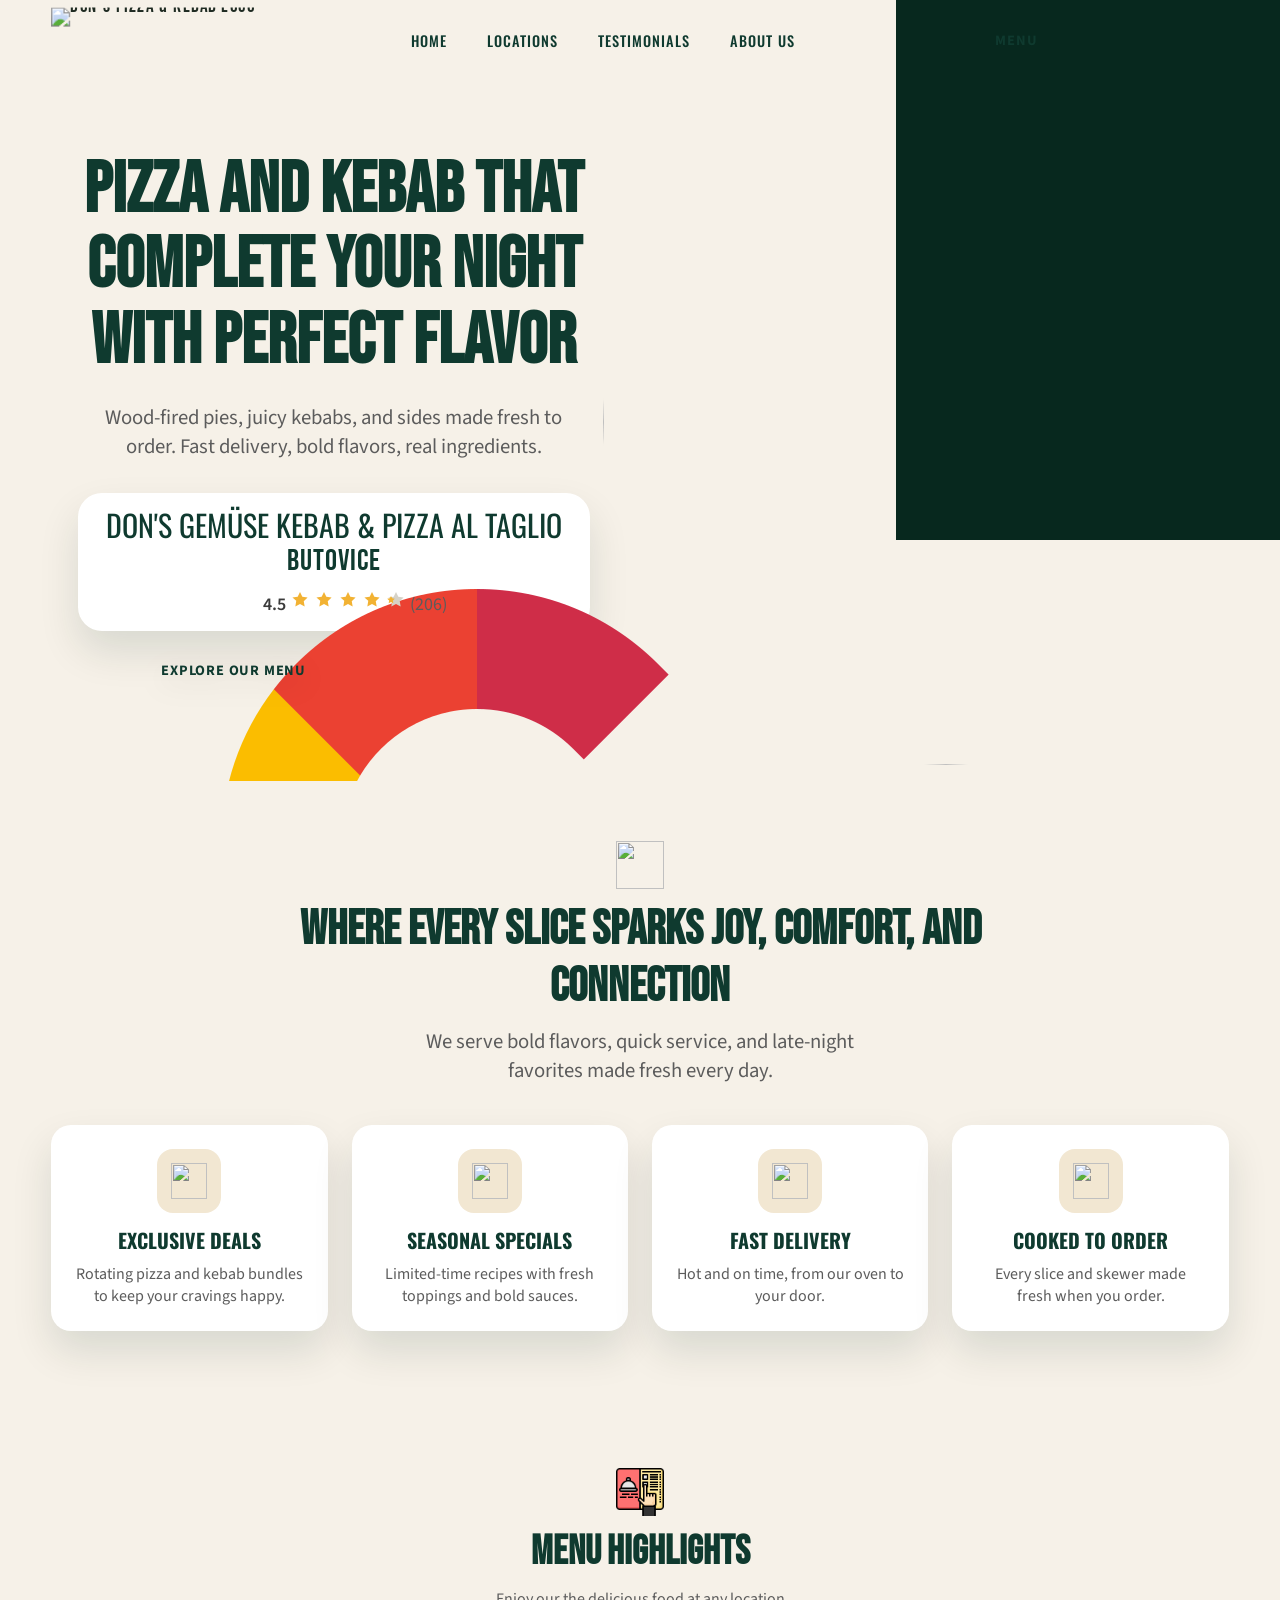
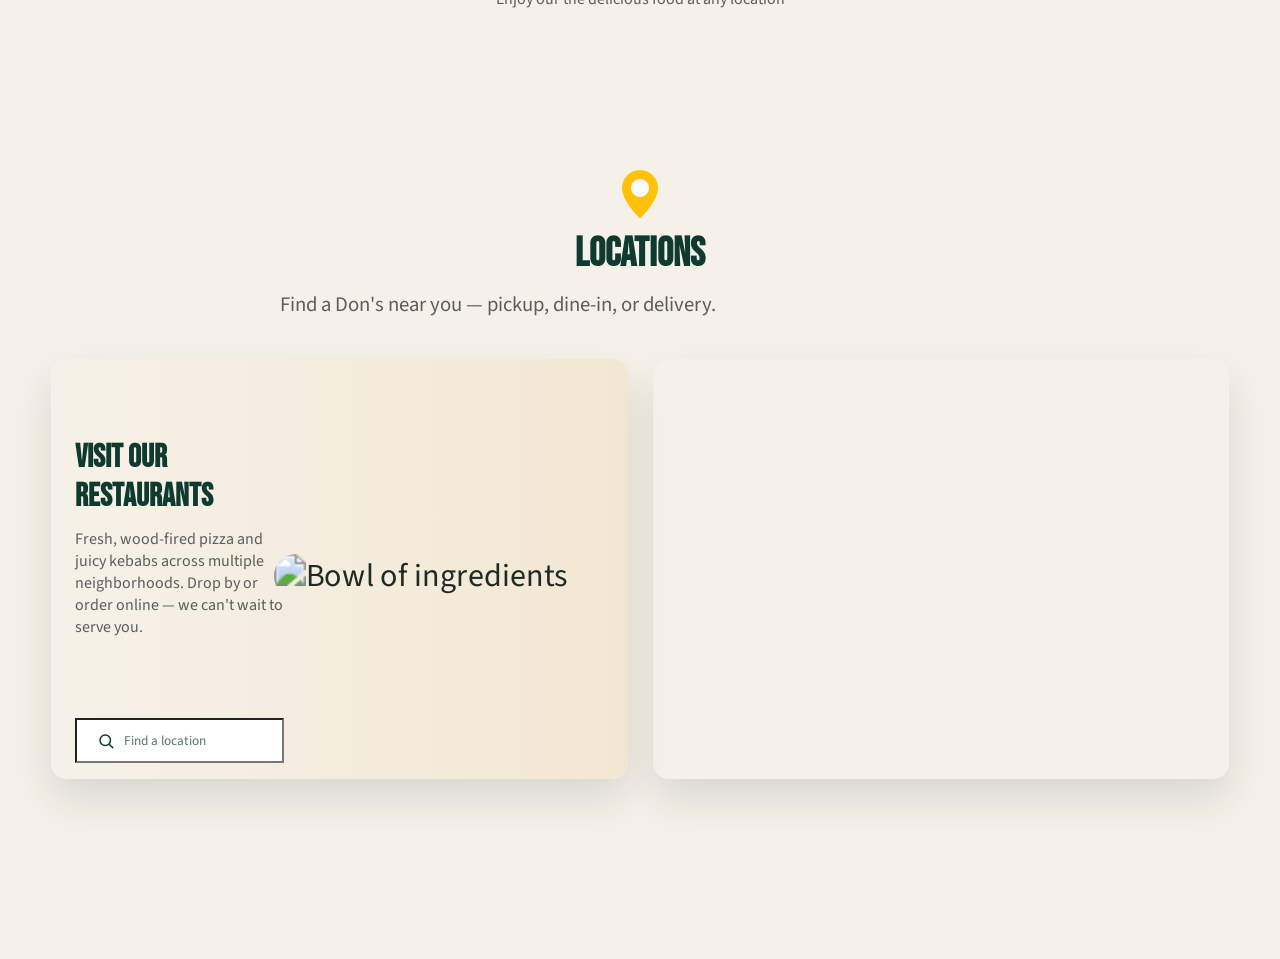
==== index.html @ 58d1435b "testimonials, minor improvements to section titles and descriptions" ====
<!DOCTYPE html>
<html lang="en">
  <head>
    <meta charset="utf-8" />
    <meta name="viewport" content="width=device-width, initial-scale=1" />
    <title>DON's Pizza & Kebab</title>
    <meta
      name="description"
      content="Wood-fired pizza, kebabs, and late-night comfort food made fresh."
    />
    <link rel="icon" href="assets/img/logo.svg" type="image/svg+xml" />
    <link rel="preconnect" href="https://fonts.googleapis.com" />
    <link rel="preconnect" href="https://fonts.gstatic.com" crossorigin />
    <link
      href="https://fonts.googleapis.com/css2?family=Bebas+Neue&family=Oswald:wght@400;500;600&family=Source+Sans+3:wght@300;400;600;700&display=swap"
      rel="stylesheet"
    />
    <link
      rel="stylesheet"
      href="https://cdn.jsdelivr.net/npm/@picocss/pico@2/css/pico.min.css"
    />
    <link rel="stylesheet" href="assets/css/main.css" />
  </head>
  <body>
    <header class="site-header" id="home">
      <div class="container header-inner">
        <a class="logo" href="#home" aria-label="Don's Pizza & Kebab">
          <img
            class="logo-image"
            src="assets/img/logo.svg"
            alt="DON's Pizza & Kebab logo"
          />
        </a>
        <nav class="nav" aria-label="Primary">
          <a class="nav-link" href="#home">Home</a>
          <a class="nav-link" href="#locations">Locations</a>
          <a class="nav-link" href="#testimonials">Testimonials</a>
          <a class="nav-link" href="#about">About us</a>
        </nav>
        <div class="header-cta">
          <div class="header-cta-inner">
            <a
              class="btn btn-primary btn-pill btn-animated btn-curvy"
              href="#menu"
            >
              <span class="btn-outline" aria-hidden="true"></span>
              <span class="btn-fill" aria-hidden="true"></span>
              <span class="btn-hover" aria-hidden="true"></span>
              <span class="btn-label">Menu</span>
            </a>
          </div>
        </div>
      </div>
    </header>
    <div class="page-panel page-panel--full" aria-hidden="true">
      <div class="page-slicer" aria-hidden="true">
        <div class="panel-vertical-text" aria-hidden="true">
          <span class="panel-vertical-text__content" data-word="DON'S"></span>
        </div>
      </div>
    </div>

    <main>
      <section class="hero">
        <div class="container hero-grid">
          <div class="hero-content">
            <div class="hero-heading">
              <img
                class="hero-steam"
                src="assets/img/steam.svg"
                alt=""
                aria-hidden="true"
              />
              <h1>
                Pizza and kebab that complete your night with perfect flavor
              </h1>
            </div>
            <p class="section-lede">
              Wood-fired pies, juicy kebabs, and sides made fresh to order. Fast
              delivery, bold flavors, real ingredients.
            </p>
            <div class="hero-rating">
              <div class="rating-slider" aria-live="polite">
                <article class="rating-card is-active">
                  <p class="rating-title">
                    DON's Gemüse Kebab &amp; Pizza Al Taglio
                    <span class="rating-location">BUTOVICE</span>
                  </p>
                  <div class="rating-row">
                    <div class="rating-column rating-icon">
                      <img src="assets/img/icons/google.png" alt="Yelp logo" />
                    </div>
                    <div class="rating-column rating-scoreboard">
                      <span class="rating-score">4.5</span>
                      <span class="rating-stars" aria-hidden="true">
                        <span class="star">
                          <svg
                            class="star-icon star-icon--full"
                            viewBox="0 0 24 24"
                            role="presentation"
                          >
                            <path
                              d="M12 2.3l2.8 5.7 6.3.9-4.6 4.5 1.1 6.3L12 16.9 6.4 19.7 7.5 13 2.9 8.9l6.3-.9L12 2.3z"
                            ></path>
                          </svg>
                        </span>
                        <span class="star">
                          <svg
                            class="star-icon star-icon--full"
                            viewBox="0 0 24 24"
                            role="presentation"
                          >
                            <path
                              d="M12 2.3l2.8 5.7 6.3.9-4.6 4.5 1.1 6.3L12 16.9 6.4 19.7 7.5 13 2.9 8.9l6.3-.9L12 2.3z"
                            ></path>
                          </svg>
                        </span>
                        <span class="star">
                          <svg
                            class="star-icon star-icon--full"
                            viewBox="0 0 24 24"
                            role="presentation"
                          >
                            <path
                              d="M12 2.3l2.8 5.7 6.3.9-4.6 4.5 1.1 6.3L12 16.9 6.4 19.7 7.5 13 2.9 8.9l6.3-.9L12 2.3z"
                            ></path>
                          </svg>
                        </span>
                        <span class="star">
                          <svg
                            class="star-icon star-icon--full"
                            viewBox="0 0 24 24"
                            role="presentation"
                          >
                            <path
                              d="M12 2.3l2.8 5.7 6.3.9-4.6 4.5 1.1 6.3L12 16.9 6.4 19.7 7.5 13 2.9 8.9l6.3-.9L12 2.3z"
                            ></path>
                          </svg>
                        </span>
                        <span class="star star--half">
                          <svg
                            class="star-icon star-icon--base"
                            viewBox="0 0 24 24"
                            role="presentation"
                          >
                            <path
                              d="M12 2.3l2.8 5.7 6.3.9-4.6 4.5 1.1 6.3L12 16.9 6.4 19.7 7.5 13 2.9 8.9l6.3-.9L12 2.3z"
                            ></path>
                          </svg>
                          <span class="star-icon--half">
                            <svg
                              class="star-icon star-icon--full"
                              viewBox="0 0 24 24"
                              role="presentation"
                            >
                              <path
                                d="M12 2.3l2.8 5.7 6.3.9-4.6 4.5 1.1 6.3L12 16.9 6.4 19.7 7.5 13 2.9 8.9l6.3-.9L12 2.3z"
                              ></path>
                            </svg>
                          </span>
                        </span>
                      </span>
                      <span class="rating-count">(206)</span>
                    </div>
                  </div>
                </article>
                <article class="rating-card">
                  <p class="rating-title">
                    DON's Gemüse Kebab &amp; Pizza Al Taglio
                    <span class="rating-location">KARLIN</span>
                  </p>
                  <div class="rating-row">
                    <div class="rating-column rating-icon">
                      <img src="assets/img/icons/google.png" alt="Yelp logo" />
                    </div>
                    <div class="rating-column rating-scoreboard">
                      <span class="rating-score">4.7</span>
                      <span class="rating-stars" aria-hidden="true">
                        <span class="star">
                          <svg
                            class="star-icon star-icon--full"
                            viewBox="0 0 24 24"
                            role="presentation"
                          >
                            <path
                              d="M12 2.3l2.8 5.7 6.3.9-4.6 4.5 1.1 6.3L12 16.9 6.4 19.7 7.5 13 2.9 8.9l6.3-.9L12 2.3z"
                            ></path>
                          </svg>
                        </span>
                        <span class="star">
                          <svg
                            class="star-icon star-icon--full"
                            viewBox="0 0 24 24"
                            role="presentation"
                          >
                            <path
                              d="M12 2.3l2.8 5.7 6.3.9-4.6 4.5 1.1 6.3L12 16.9 6.4 19.7 7.5 13 2.9 8.9l6.3-.9L12 2.3z"
                            ></path>
                          </svg>
                        </span>
                        <span class="star">
                          <svg
                            class="star-icon star-icon--full"
                            viewBox="0 0 24 24"
                            role="presentation"
                          >
                            <path
                              d="M12 2.3l2.8 5.7 6.3.9-4.6 4.5 1.1 6.3L12 16.9 6.4 19.7 7.5 13 2.9 8.9l6.3-.9L12 2.3z"
                            ></path>
                          </svg>
                        </span>
                        <span class="star">
                          <svg
                            class="star-icon star-icon--full"
                            viewBox="0 0 24 24"
                            role="presentation"
                          >
                            <path
                              d="M12 2.3l2.8 5.7 6.3.9-4.6 4.5 1.1 6.3L12 16.9 6.4 19.7 7.5 13 2.9 8.9l6.3-.9L12 2.3z"
                            ></path>
                          </svg>
                        </span>
                        <span class="star">
                          <svg
                            class="star-icon star-icon--full"
                            viewBox="0 0 24 24"
                            role="presentation"
                          >
                            <path
                              d="M12 2.3l2.8 5.7 6.3.9-4.6 4.5 1.1 6.3L12 16.9 6.4 19.7 7.5 13 2.9 8.9l6.3-.9L12 2.3z"
                            ></path>
                          </svg>
                        </span>
                      </span>
                      <span class="rating-count">(158)</span>
                    </div>
                  </div>
                </article>
                <article class="rating-card">
                  <p class="rating-title">
                    DON's Gemüse Kebab &amp; Pizza Al Taglio
                    <span class="rating-location">VINOHRADY</span>
                  </p>
                  <div class="rating-row">
                    <div class="rating-column rating-icon">
                      <img src="assets/img/icons/google.png" alt="Yelp logo" />
                    </div>
                    <div class="rating-column rating-scoreboard">
                      <span class="rating-score">4.6</span>
                      <span class="rating-stars" aria-hidden="true">
                        <span class="star">
                          <svg
                            class="star-icon star-icon--full"
                            viewBox="0 0 24 24"
                            role="presentation"
                          >
                            <path
                              d="M12 2.3l2.8 5.7 6.3.9-4.6 4.5 1.1 6.3L12 16.9 6.4 19.7 7.5 13 2.9 8.9l6.3-.9L12 2.3z"
                            ></path>
                          </svg>
                        </span>
                        <span class="star">
                          <svg
                            class="star-icon star-icon--full"
                            viewBox="0 0 24 24"
                            role="presentation"
                          >
                            <path
                              d="M12 2.3l2.8 5.7 6.3.9-4.6 4.5 1.1 6.3L12 16.9 6.4 19.7 7.5 13 2.9 8.9l6.3-.9L12 2.3z"
                            ></path>
                          </svg>
                        </span>
                        <span class="star">
                          <svg
                            class="star-icon star-icon--full"
                            viewBox="0 0 24 24"
                            role="presentation"
                          >
                            <path
                              d="M12 2.3l2.8 5.7 6.3.9-4.6 4.5 1.1 6.3L12 16.9 6.4 19.7 7.5 13 2.9 8.9l6.3-.9L12 2.3z"
                            ></path>
                          </svg>
                        </span>
                        <span class="star">
                          <svg
                            class="star-icon star-icon--full"
                            viewBox="0 0 24 24"
                            role="presentation"
                          >
                            <path
                              d="M12 2.3l2.8 5.7 6.3.9-4.6 4.5 1.1 6.3L12 16.9 6.4 19.7 7.5 13 2.9 8.9l6.3-.9L12 2.3z"
                            ></path>
                          </svg>
                        </span>
                        <span class="star star--half">
                          <svg
                            class="star-icon star-icon--base"
                            viewBox="0 0 24 24"
                            role="presentation"
                          >
                            <path
                              d="M12 2.3l2.8 5.7 6.3.9-4.6 4.5 1.1 6.3L12 16.9 6.4 19.7 7.5 13 2.9 8.9l6.3-.9L12 2.3z"
                            ></path>
                          </svg>
                          <span class="star-icon--half">
                            <svg
                              class="star-icon star-icon--full"
                              viewBox="0 0 24 24"
                              role="presentation"
                            >
                              <path
                                d="M12 2.3l2.8 5.7 6.3.9-4.6 4.5 1.1 6.3L12 16.9 6.4 19.7 7.5 13 2.9 8.9l6.3-.9L12 2.3z"
                              ></path>
                            </svg>
                          </span>
                        </span>
                      </span>
                      <span class="rating-count">(121)</span>
                    </div>
                  </div>
                </article>
              </div>
            </div>
            <div class="hero-actions">
              <a
                class="btn btn-primary btn-pill btn-curvy btn-curvy-shadow btn-explore"
                href="#menu"
              >
                <span
                  class="btn-outline btn-outline--explore"
                  aria-hidden="true"
                ></span>
                <span class="btn-label">Explore Our Menu</span>
              </a>
              <a class="btn btn-ghost" href="#contact">Find a Location</a>
            </div>
          </div>
          <div class="hero-visual" aria-hidden="true">
            <div class="hero-plate">
              <div class="hero-slider">
                <img
                  class="hero-image is-active"
                  src="assets/img/hero-bowl/bowl-1.png"
                  alt=""
                />
                <img
                  class="hero-image"
                  src="assets/img/hero-bowl/bowl-2.png"
                  alt=""
                />
                <img
                  class="hero-image"
                  src="assets/img/hero-bowl/bowl-3.png"
                  alt=""
                />
                <img
                  class="hero-image"
                  src="assets/img/hero-bowl/bowl-4.png"
                  alt=""
                />
              </div>
            </div>
          </div>
        </div>
      </section>

      <div id="belt-section" data-include="partials/belt.html"></div>

      <section class="features-section" id="features">
        <div class="container">
          <div class="features-header">
            <div class="features-header-icon">
              <img src="assets/img/Belt/pizza-slice.svg" alt="" />
            </div>
            <h2>Where every slice sparks joy, comfort, and connection</h2>
            <p class="section-lede">
              We serve bold flavors, quick service, and late-night favorites
              made fresh every day.
            </p>
          </div>
          <div class="features-grid">
            <article class="feature-card">
              <div class="feature-icon">
                <img src="assets/img/Belt/pizza-slice.svg" alt="" />
              </div>
              <h3>Exclusive Deals</h3>
              <p>
                Rotating pizza and kebab bundles to keep your cravings happy.
              </p>
            </article>
            <article class="feature-card">
              <div class="feature-icon">
                <img src="assets/img/Belt/kebab.svg" alt="" />
              </div>
              <h3>Seasonal Specials</h3>
              <p>Limited-time recipes with fresh toppings and bold sauces.</p>
            </article>
            <article class="feature-card">
              <div class="feature-icon">
                <img src="assets/img/Belt/fries.svg" alt="" />
              </div>
              <h3>Fast Delivery</h3>
              <p>Hot and on time, from our oven to your door.</p>
            </article>
            <article class="feature-card">
              <div class="feature-icon">
                <img src="assets/img/Belt/pizza-slice.svg" alt="" />
              </div>
              <h3>Cooked to Order</h3>
              <p>Every slice and skewer made fresh when you order.</p>
            </article>
          </div>
        </div>
      </section>

      <section class="section" id="menu">
        <div class="container">
          <div class="features-header">
            <div class="features-header-icon">
              <img src="assets/img/icons/menu.png" alt="" />
            </div>
            <h2>Menu highlights</h2>
            <p>Enjoy our the delicious food at any location</p>
          </div>
          <div
            id="menu-section"
            data-include="partials/menu-gallery.html"
          ></div>
        </div>
      </section>
      <section class="section" id="locations">
        <div class="container">
          <div class="features-header">
            <div class="features-header-icon">
              <img src="assets/img/icons/location.png" alt="" />
            </div>
            <h2>Locations</h2>
            <p class="section-lede section-lede--left">
              Find a Don's near you — pickup, dine-in, or delivery.
            </p>
          </div>

          <div class="locations-grid">
            <div
              class="locations-banner"
              role="region"
              aria-label="Locations banner"
            >
              <div class="locations-banner__content">
                <h3>Visit our restaurants</h3>
                <p>
                  Fresh, wood-fired pizza and juicy kebabs across multiple
                  neighborhoods. Drop by or order online — we can't wait to
                  serve you.
                </p>
                <form role="find-location" aria-label="Find a location form">
                  <input
                    name="search"
                    type="search"
                    placeholder="Find a location"
                  />
                </form>
              </div>
              <div class="locations-banner__image" aria-hidden="true">
                <img
                  src="assets/img/character_pizza.png"
                  alt="Bowl of ingredients"
                />
              </div>
            </div>

            <div class="locations-map" role="region" aria-label="Locations map">
              <iframe
                src="https://maps.google.com/maps?q=Prague&t=&z=13&ie=UTF8&iwloc=&output=embed"
                loading="lazy"
                referrerpolicy="no-referrer-when-downgrade"
                title="Don's locations map"
                aria-label="Don's locations map"
              ></iframe>
            </div>
          </div>
        </div>
      </section>

      <section class="section" id="testimonials">
        <div
          id="testimonials-section"
          data-include="partials/testimonials.html"
        ></div>
      </section>

      <section class="section footer-section" id="contact">
        <div id="footer-section" data-include="partials/footer.html"></div>
      </section>
    </main>

    <script src="assets/js/main.js"></script>
  </body>
</html>
---- assets/css/main.css ----
:root {
  --bg: #f6f1e8;
  --bg-accent: #f6f1e8;
  --ink: #1f2b22;
  --muted: #5c5c5c;
  --green: #0f3a2f;
  --green-deep: #07281e;
  --red: #c43b2b;
  --gold: #f2b233;
  --gold-soft: #f2e7d2;
  --ink-strong: #2b2e2f;
  --ink-soft: #3b3b3b;
  --charcoal: #292d30;
  --star-base: #d6d2c7;
  --white: #ffffff;
  --footer-bg: #0b2f25;
  --shadow: 0 20px 40px rgba(7, 39, 30, 0.12);
  --panel-right-width: min(30vw, 480px);
}

* {
  box-sizing: border-box;
}

body {
  margin: 0;
  font-family: "Source Sans 3", sans-serif;
  color: var(--ink);
  background: var(--bg);
  overflow-x: hidden;
}

h1,
h2,
h3,
h4,
h5,
h6 {
  margin: 0;
  color: var(--green);
  ;
}

p {
  margin: 0;
}

ul,
ol {
  margin: 0;
  padding: 0;
  list-style: none;
}

header,
nav,
main,
section {
  margin: 0;
  padding: 0;
  background: transparent;
  box-shadow: none;
}

button,
input,
select,
textarea {
  font-family: inherit;
}


a {
  color: inherit;
  text-decoration: none;
}

.container {
  width: min(1200px, 92vw);
  margin: 0 auto;
}

main {
  position: relative;
  z-index: 1;
  padding: unset !important;
}

.page-panel {
  position: fixed;
  inset: 0;
  width: 100vw;
  height: 100vh;
  display: flex;
  align-items: center;
  justify-content: center;
  pointer-events: none;
  z-index: 0;
}

.page-panel .page-slicer {
  position: absolute;
  inset: 0;
  z-index: 0;
  --panel-cut-y: 60vh;
  --panel-cut-rise: 0px;
  --panel-cut-overlap: 0px;
  --panel-cut-bleed: 6px;
  clip-path: polygon(calc(0% - var(--panel-cut-bleed)) 0,
      calc(100% + var(--panel-cut-bleed)) 0,
      calc(100% + var(--panel-cut-bleed)) calc(var(--panel-cut-y) + var(--panel-cut-rise) + var(--panel-cut-overlap)),
      calc(0% - var(--panel-cut-bleed)) calc(var(--panel-cut-y) + var(--panel-cut-overlap)),
      calc(0% - var(--panel-cut-bleed)) 0);
}

.page-panel--full .page-slicer {
  background:
    linear-gradient(to right,
      transparent 0 calc(100% - var(--panel-right-width)),
      var(--green-deep) calc(100% - var(--panel-right-width)) 100%),
    radial-gradient(circle at top left, var(--bg-accent), var(--bg));
  background-repeat: no-repeat;
  background-size: 100% 100%;
}

.panel-vertical-text {
  position: absolute;
  top: 0;
  right: 0;
  bottom: 0;
  width: var(--panel-right-width);
  overflow: hidden;
  pointer-events: none;
  z-index: 1;
}

.panel-vertical-text__content {
  position: absolute;
  top: 0;
  bottom: 0;
  right: 0;
  padding-right: clamp(1px, 0.12vw, 2px);
  margin-right: clamp(4px, 0.4vw, 8px);
  margin-top: clamp(12px, 1.2vw, 20px);
  font-family: "Oswald", sans-serif;
  font-size: clamp(36px, 5.6vw, 80px);
  font-weight: 600;
  letter-spacing: -0.64px;
  text-transform: uppercase;
  color: var(--bg);
  writing-mode: vertical-rl;
  text-orientation: mixed;
  white-space: nowrap;
}

.panel-vertical-text__word {
  display: inline-block;
}

.panel-vertical-text__word--outline {
  color: transparent;
  -webkit-text-stroke: 1px var(--bg);
}


.site-header {
  position: sticky;
  top: 0;
  background: transparent;
  backdrop-filter: none;
  border-bottom: 1px solid transparent;
  padding: 0;
  z-index: 30;
  transition:
    background-color 0.45s ease,
    box-shadow 0.45s ease,
    border-color 0.45s ease,
    opacity 0.45s ease,
    transform 0.45s ease;
  opacity: 1;
  transform: translateY(0);
}

.site-header::before {
  content: "";
  position: absolute;
  inset: 0;
  background: var(--bg);
  z-index: -1;
  transition:
    background-color 0.45s ease,
    opacity 0.45s ease;
  opacity: 0;
}

.site-header.is-scrolled {
  background: var(--gold-soft);
  backdrop-filter: blur(8px);
  border-bottom-color: rgba(0, 0, 0, 0.08);
  box-shadow: 0 20px 45px rgba(7, 39, 30, 0.35);
  opacity: 1;
  transform: translateY(0);
}

.site-header.is-scrolled::before {
  background: var(--gold-soft);
  opacity: 1;
}

.header-inner {
  position: relative;
  display: flex;
  justify-content: flex-start;
  align-items: center;
  gap: 0;
  padding: clamp(10px, 1.0vw, 16px) 0;
}


.logo {
  display: flex;
  align-items: center;
  gap: clamp(8px, 1.4vw, 12px);
  font-family: "Bebas Neue", sans-serif;
  letter-spacing: 1px;
  margin: 0;
  padding: 0 clamp(26px, 3.2vw, 42px) 0 0;
  line-height: 0;
}

.logo-image {
  height: clamp(40px, 4.5vw, 56px);
  width: auto;
  display: block;
  transform: scale(1.2);
  transform-origin: left center;
}

.nav {
  display: flex;
  justify-content: flex-start;
  gap: clamp(16px, 2.2vw, 28px);
  font-family: "Oswald", sans-serif;
  font-weight: 500;
  text-transform: uppercase;
  letter-spacing: 1px;
  position: static;
  justify-self: start;
  margin-left: clamp(77px, 12.36vw, 143px);
  margin-right: clamp(77px, 12.36vw, 143px);
  transform: none;
  font-size: 0.90em;
}

.nav-link {
  position: relative;
  padding: 2px clamp(4px, 0.8vw, 6px);
  color: var(--green);
  line-height: 1;
}

.header-cta {
  position: static;
  transform: none;
}

.header-cta-inner {
  display: flex;
  align-items: center;
  gap: clamp(8px, 1.4vw, 12px);
  padding: 0;
  background: transparent;
  border-radius: 999px;
  box-shadow: none;
}

.btn {
  display: inline-flex;
  align-items: center;
  justify-content: center;
  padding: clamp(6px, 0.9vw, 8px) clamp(16px, 2.4vw, 24px);
  border-radius: 999px;
  font-weight: 700;
  text-transform: uppercase;
  letter-spacing: 0.8px;
  border: 2px solid transparent;
}

.btn-primary {
  background: var(--gold);
  color: var(--green);
  box-shadow: var(--shadow);
}

.btn-animated {
  position: relative;
  overflow: hidden;
  border: 0;
  transition: color 0.3s ease;
}

.btn-label {
  position: relative;
  z-index: 4;
  color: var(--green);
  font-size: 0.90em;
}

.btn-animated:hover,
.btn-animated:focus-visible {
  color: var(--white);
}

.btn-pill {
  padding: clamp(10px, 1.4vw, 12px) clamp(18px, 2.8vw, 28px);
}

.btn-curvy {
  border-radius: clamp(14px, 2vw, 18px);
  padding: clamp(6px, 0.9vw, 8px) clamp(32px, 4vw, 52px);
  background: transparent;
  box-shadow: none;
}

.btn-curvy-shadow {
  filter: drop-shadow(0 8px 14px rgba(0, 0, 0, 0.16));
}

.curvy-badge {
  --fill: #ee4928;
  /* close to the image color */
  width: min(900px, 90vw);
  aspect-ratio: 1064 / 344;
  /* keeps the shape proportions */
  background: var(--fill);

  /* Safari needs the -webkit- prefix */
  -webkit-clip-path: path('M 0.0 171.5 L 13.0 164.5 L 31.0 151.5 L 47.5 136.0 L 58.5 123.0 L 67.5 112.0 L 72.5 101.0 L 86.5 71.0 L 97.5 51.0 L 106.5 38.0 L 110.5 32.0 L 135.0 12.5 L 149.0 6.5 L 164.0 1.5 L 174.0 1.5 L 175.0 0.5 L 252.5 0.0 L 828.5 0.0 L 895.0 0.5 L 896.0 1.5 L 902.0 1.5 L 921.0 7.5 L 936.0 14.5 L 958.0 30.5 L 967.0 40.5 L 971.0 47.5 L 988.0 76.5 L 997.0 94.5 L 1000.0 102.5 L 1005.0 113.5 L 1015.0 127.5 L 1028.0 141.5 L 1041.0 153.5 L 1058.0 165.5 L 1064.0 171.5 L 1042.0 186.5 L 1025.0 201.5 L 1015.0 212.5 L 1005.0 225.5 L 990.0 252.5 L 985.0 261.5 L 980.0 272.5 L 974.0 284.5 L 965.0 297.5 L 955.0 308.5 L 941.0 320.5 L 925.0 331.5 L 912.0 337.5 L 904.0 339.5 L 903.0 340.5 L 896.0 340.5 L 895.0 341.5 L 879.0 342.5 L 878.0 343.5 L 815.5 344.0 L 234.5 344.0 L 173.0 343.5 L 172.0 342.5 L 159.0 340.5 L 158.0 339.5 L 145.0 334.5 L 132.0 327.5 L 122.0 320.5 L 111.0 310.5 L 102.5 300.0 L 70.5 240.0 L 54.5 217.0 L 42.0 203.5 L 27.0 190.5 Z');
  clip-path: path('M 0.0 171.5 L 13.0 164.5 L 31.0 151.5 L 47.5 136.0 L 58.5 123.0 L 67.5 112.0 L 72.5 101.0 L 86.5 71.0 L 97.5 51.0 L 106.5 38.0 L 110.5 32.0 L 135.0 12.5 L 149.0 6.5 L 164.0 1.5 L 174.0 1.5 L 175.0 0.5 L 252.5 0.0 L 828.5 0.0 L 895.0 0.5 L 896.0 1.5 L 902.0 1.5 L 921.0 7.5 L 936.0 14.5 L 958.0 30.5 L 967.0 40.5 L 971.0 47.5 L 988.0 76.5 L 997.0 94.5 L 1000.0 102.5 L 1005.0 113.5 L 1015.0 127.5 L 1028.0 141.5 L 1041.0 153.5 L 1058.0 165.5 L 1064.0 171.5 L 1042.0 186.5 L 1025.0 201.5 L 1015.0 212.5 L 1005.0 225.5 L 990.0 252.5 L 985.0 261.5 L 980.0 272.5 L 974.0 284.5 L 965.0 297.5 L 955.0 308.5 L 941.0 320.5 L 925.0 331.5 L 912.0 337.5 L 904.0 339.5 L 903.0 340.5 L 896.0 340.5 L 895.0 341.5 L 879.0 342.5 L 878.0 343.5 L 815.5 344.0 L 234.5 344.0 L 173.0 343.5 L 172.0 342.5 L 159.0 340.5 L 158.0 339.5 L 145.0 334.5 L 132.0 327.5 L 122.0 320.5 L 111.0 310.5 L 102.5 300.0 L 70.5 240.0 L 54.5 217.0 L 42.0 203.5 L 27.0 190.5 Z');
}

.btn-outline,
.btn-fill,
.btn-hover {
  position: absolute;
  inset: 0;
  z-index: 1;
  background-repeat: no-repeat;
  background-position: center;
  background-size: 100% 100%;
  pointer-events: none;
}

.btn-outline {
  background-image: url("../img/buttons/menu-btn.svg");
  z-index: 1;
}

.btn-explore {
  position: relative;
  overflow: hidden;
}

.btn-outline--explore {
  background-image: url("../img/buttons/explore-btn.svg");
}

.btn-explore .btn-label {
  font-size: 0.9em;
}

.btn-explore {
  transition: transform 0.2s ease, filter 0.2s ease;
}

.btn-explore:hover,
.btn-explore:focus-visible {
  transform: translateY(-2px);
  filter: drop-shadow(0 14px 26px rgba(0, 0, 0, 0.34));
}

.btn-fill {
  display: none;
}

.btn-hover {
  background-image: url("../img/buttons/menu-btn-hover.svg");
  z-index: 3;
  clip-path: inset(100% 0 0 0);
  transition: clip-path 0.65s ease;
}

.btn-animated:hover .btn-hover,
.btn-animated:focus-visible .btn-hover {
  clip-path: inset(0 0 0 0);
}

.btn-animated:hover .btn-label,
.btn-animated:focus-visible .btn-label {
  color: var(--white);
}

.btn-ghost {
  border-color: var(--green);
  color: var(--green);
  background: transparent;
}

.hero {
  padding: clamp(48px, 6vw, 70px) 0 clamp(60px, 7vw, 90px);
  position: relative;
  overflow: hidden;
}

.hero-grid {
  display: grid;
  gap: clamp(24px, 4vw, 48px);
  grid-template-columns: repeat(2, minmax(0, 1fr));
  align-items: center;
  position: relative;
  z-index: 1;
}

.hero-content {
  display: flex;
  flex-direction: column;
  gap: clamp(16px, 2.6vw, 24px);
  align-items: center;
  justify-content: center;
}



.features-section {
  padding: clamp(40px, 5vw, 60px) 0 clamp(56px, 6vw, 80px);
}

.features-header {
  text-align: center;
  max-width: min(720px, 92vw);
  margin: 0 auto clamp(24px, 4vw, 40px);
}

.features-header-icon {
  width: clamp(32px, 4.5vw, 48px);
  height: clamp(32px, 4.5vw, 48px);
  margin: 0 auto clamp(8px, 1.4vw, 12px);
}

.features-header-icon img {
  width: 100%;
  height: 100%;
  object-fit: contain;
  display: block;
}

.features-header h2 {
  font-family: "Bebas Neue", sans-serif;
  font-size: clamp(32px, 4vw, 48px);
  text-transform: uppercase;
  margin-bottom: clamp(8px, 1.4vw, 12px);
}

.features-header p {
  color: var(--muted);
}

.features-grid {
  display: grid;
  grid-template-columns: repeat(auto-fit, minmax(min(220px, 100%), 1fr));
  gap: clamp(16px, 2.4vw, 24px);
}

.feature-card {
  background: var(--white);
  border-radius: clamp(16px, 2.4vw, 20px);
  padding: clamp(18px, 2.6vw, 24px);
  box-shadow: var(--shadow);
  text-align: center;
  transition: transform 0.2s ease, box-shadow 0.2s ease;
}

.feature-card:hover {
  transform: translateY(-4px);
  box-shadow: 0 24px 44px rgba(7, 39, 30, 0.16);
}

.feature-card h3 {
  font-family: "Oswald", sans-serif;
  text-transform: uppercase;
  font-size: clamp(16px, 2vw, 20px);
  margin: clamp(8px, 1.6vw, 12px) 0 clamp(6px, 1.2vw, 8px);
}

.feature-card p {
  color: var(--muted);
  margin: 0;
}

.feature-icon {
  width: clamp(44px, 6vw, 64px);
  height: clamp(44px, 6vw, 64px);
  border-radius: clamp(12px, 1.8vw, 16px);
  background: var(--gold-soft);
  display: grid;
  place-items: center;
  margin: 0 auto;
}

.feature-icon img {
  width: clamp(24px, 3.6vw, 36px);
  height: clamp(24px, 3.6vw, 36px);
  object-fit: contain;
  display: block;
}

.marquee-band {
  position: relative;
  overflow: visible;
  margin: clamp(24px, 4vw, 40px) 0;
  padding: 0;
  min-height: clamp(120px, 12vw, 176px);
  z-index: 15;
}

.marquee-track {
  position: absolute;
  width: calc(100vw + clamp(240px, 30vw, 400px));
  left: 50%;
  top: 50%;
  height: clamp(72px, 7.5vw, 110px);
  display: flex;
  border-radius: 0;
  overflow: visible;
  box-shadow: none;
  transform-origin: center;
  pointer-events: none;
  z-index: 20;
  gap: clamp(18px, 3vw, 40px);
}

.marquee-track--gold {
  background: var(--gold);
  transform: translate3d(-50%, -50%, 0) skewY(-3deg);
  box-shadow: 0 18px 28px rgba(0, 0, 0, 0.3);
  z-index: 20;
}

.marquee-track--dark {
  background: var(--charcoal);
  transform: translate3d(-50%, -50%, 0) skewY(3deg);
  box-shadow: 0 18px 28px rgba(0, 0, 0, 0.3);
  z-index: 20;
}

.marquee-run {
  display: flex;
  align-items: center;
  flex: 0 0 auto;
  width: max-content;
  gap: clamp(18px, 3vw, 40px);
  transition: transform 0.3s ease-out;
  transform: translateX(calc(var(--belt-dark, 0px) + var(--belt-base, 0px)));
}

.marquee-track--gold .marquee-run {
  transform: translateX(calc(var(--belt-gold, 0px) + var(--belt-base, 0px)));
}

.marquee-track--gold .marquee-run.is-second {
  transform: translateX(calc(var(--belt-gold, 0px) + var(--belt-base, 0px) + var(--belt-run-offset, 0px)));
}

.marquee-track--dark .marquee-run {
  transform: translateX(calc(var(--belt-dark, 0px) + var(--belt-base, 0px)));
}

.marquee-track--dark .marquee-run.is-second {
  transform: translateX(calc(var(--belt-dark, 0px) + var(--belt-base, 0px) + var(--belt-run-offset, 0px)));
}

.ribbon-item {
  font-family: "Oswald", sans-serif;
  font-size: clamp(26px, 3.2vw, 44px);
  font-weight: 500;
  color: var(--gold);
  letter-spacing: -0.48px;
  text-transform: uppercase;
  display: flex;
  align-items: center;
  gap: clamp(6px, 1.2vw, 8px);
  padding-right: clamp(8px, 1.6vw, 12px);
  padding-left: clamp(4px, 1vw, 6px);
  font-style: normal;
  white-space: nowrap;
}

.marquee-track--gold .ribbon-item {
  color: var(--ink-strong);
  transform: skewX(3deg);
}

.marquee-track--dark .ribbon-item {
  color: var(--white);
  transform: skewX(-3deg);
}


.ribbon-icon {
  width: clamp(26px, 3.2vw, 44px);
  height: clamp(26px, 3.2vw, 44px);
  display: inline-block;
  background-size: contain;
  background-repeat: no-repeat;
}

.ribbon-icon--pizza {
  background-image: url("../img/Belt/pizza-slice.svg");
}

.ribbon-icon--kebab {
  background-image: url("../img/Belt/kebab.svg");
}

.ribbon-icon--fries {
  background-image: url("../img/Belt/fries.svg");
  background-position: calc(100% + clamp(1px, 0.25vw, 4px)) center;
}

.ribbon-text {
  font-family: "Oswald", sans-serif;
  font-size: clamp(26px, 3.2vw, 44px);
  font-weight: 500;
  letter-spacing: -0.48px;
  text-transform: uppercase;
  font-style: normal;
}

.ribbon-icon {
  font-size: clamp(14px, 2vw, 20px);
}

@keyframes scroll {
  0% {
    transform: translateX(0);
  }

  100% {
    transform: translateX(50%);
  }
}

@media (max-width: 1024px) {
  :root {
    --panel-right-width: min(40vw, 420px);
  }

  .header-inner {
    flex-direction: column;
    align-items: center;
    gap: clamp(8px, 2vw, 12px);
  }

  .nav {
    flex-wrap: wrap;
    gap: clamp(10px, 2.4vw, 16px);
    justify-content: flex-start;
    position: static;
    transform: none;
    left: auto;
  }

  .header-cta {
    position: static;
    transform: none;
    margin-top: clamp(6px, 1.4vw, 8px);
  }

  .hero-grid {
    grid-template-columns: 1fr;
  }

}

@media (max-width: 1024px) {
  .panel-vertical-text {
    display: none;
  }
}

@media (max-width: 526px) {
  .page-panel--full {
    display: none;
  }
}

@media (max-width: 600px) {

  .ribbon-item,
  .ribbon-text {
    font-size: clamp(22px, 6vw, 28px);
  }

  .ribbon-icon {
    width: clamp(22px, 6vw, 28px);
    height: clamp(22px, 6vw, 28px);
  }

  .marquee-track {
    height: clamp(56px, 12vw, 72px);
  }

  .marquee-band {
    min-height: clamp(96px, 20vw, 120px);
  }
}

.hero h1 {
  font-family: "Bebas Neue", sans-serif;
  font-size: clamp(42px, 6vw, 72px);
  line-height: 1.05;
  margin: 0;
  text-transform: uppercase;
  color: var(--green);
}

.hero-heading {
  position: relative;
  display: inline-block;
  text-align: center
}

.hero-steam {
  position: absolute;
  top: clamp(-54px, -7.2vw, -38px);
  left: clamp(204px, 22.4vw, 310px);
  width: clamp(32px, 4.5vw, 54px);
  height: auto;
  pointer-events: none;
}

.section-lede {
  font-size: clamp(17.25px, 1.84vw, 20.7px);
  color: var(--muted);
  max-width: min(480px, 92vw);
  text-align: center;
  margin: 0 auto;
}

.section-lede--left {
  text-align: left;
  margin-left: 0;
  margin-right: 0;
}

.hero-actions {
  display: flex;
  gap: clamp(10px, 2vw, 16px);
  flex-wrap: wrap;
  margin-top: clamp(12px, 2vw, 20px);
  justify-content: center;
}

.hero-rating {
  max-width: min(540px, 92vw);
}

.rating-slider {
  position: relative;
  min-height: 120px;
}

.rating-card {
  position: absolute;
  top: 0;
  left: 50%;
  right: 0;
  background: var(--white);
  border-radius: clamp(18px, 2.6vw, 24px);
  padding: clamp(10px, 1.6vw, 14px) clamp(18px, 3vw, 28px) clamp(8px, 1.4vw, 14px);
  box-shadow: var(--shadow);
  opacity: 0;
  transform: translate(-50%, 8px);
  transition: opacity 0.45s ease, transform 0.45s ease;
  pointer-events: none;
  min-width: max-content;
}

.rating-card.is-active {
  opacity: 1;
  pointer-events: auto;
}

.rating-title {
  font-family: "Oswald", sans-serif;
  font-size: clamp(20px, 2.6vw, 30px);
  text-transform: uppercase;
  margin-bottom: clamp(6px, 1vw, 10px);
  line-height: 1.2;
  text-align: center;
  color: var(--green);
}

.rating-location {
  display: block;
  font-family: "Bebas Neue", sans-serif;
  letter-spacing: 1px;
}

.rating-row {
  display: flex;
  align-items: center;
  gap: clamp(8px, 1.6vw, 14px);
  font-size: clamp(14px, 1.6vw, 18px);
  color: var(--ink-soft);
  justify-content: center;
}

.rating-icon {
  width: clamp(20px, 2.6vw, 28px);
  height: clamp(20px, 2.6vw, 28px);
  display: inline-block;
}

.rating-score {
  font-weight: 600;
}

.rating-stars {
  display: inline-flex;
  align-items: center;
  gap: 4px;
}

.star {
  position: relative;
  width: clamp(16px, 2vw, 20px);
  height: clamp(16px, 2vw, 20px);
  display: inline-block;
}

.star-icon {
  width: 100%;
  height: 100%;
  display: block;
}

.star-icon--full {
  fill: var(--gold);
}

.star-icon--base {
  fill: var(--star-base);
}

.star--half .star-icon--half {
  position: absolute;
  inset: 0;
  width: 50%;
  overflow: hidden;
}

.rating-count {
  color: var(--muted);
}

.hero-visual {
  position: relative;
  min-height: clamp(280px, 40vw, 420px);
}

.hero-plate {
  position: absolute;
  left: var(--plate-center-x, 50%);
  top: var(--plate-center-y, 50%);
  width: clamp(317px, 55.2vw, 686px);
  height: clamp(317px, 55.2vw, 686px);
  border-radius: 50%;
  overflow: hidden;
  display: grid;
  place-items: center;
  transform: translate(-50%, -50%);
}

.hero-slider {
  position: relative;
  width: 100%;
  height: 100%;
  border-radius: 50%;
  overflow: hidden;
  z-index: 1;
}

.hero-image {
  position: absolute;
  inset: 0;
  width: 100%;
  height: 100%;
  object-fit: contain;
  opacity: 0;
  transform: scale(0.9) translateY(20px);
  transition: opacity 1.2s ease, transform 1.0s ease;
  will-change: transform, opacity;
}

.hero-image.is-active {
  opacity: 1;
  transform: scale(1) translateY(0);
  animation: slow-rotate 35s linear infinite;
}

@keyframes slow-rotate {
  from {
    rotate: 0deg;
  }

  to {
    rotate: 360deg;
  }
}

.section {
  padding: clamp(40px, 5vw, 60px) 0;
}

.section h2 {
  font-family: "Bebas Neue", sans-serif;
  font-size: clamp(31px, 4.4vw, 40px);
  text-transform: uppercase;
  margin-bottom: clamp(8px, 1.6vw, 12px);
}

.locations-grid {
  display: grid;
  grid-template-columns: 1fr;
  gap: clamp(20px, 3vw, 25px);
  align-items: stretch;
  margin-top: clamp(18px, 2.4vw, 28px);
}

.locations-banner {
  display: grid;
  grid-template-columns: 2fr 1fr;
  overflow: hidden;
  gap: clamp(12px, 2vw, 20px);
  align-items: center;
  padding: clamp(18px, 2.6vw, 24px);
  background: linear-gradient(90deg, var(--bg) 0%, var(--gold-soft) 100%);
  border-radius: clamp(12px, 2.4vw, 16px);
  box-shadow: var(--shadow);
}

.locations-banner__content h3 {
  font-family: "Bebas Neue", sans-serif;
  font-size: clamp(20px, 3.2vw, 32px);
  margin-bottom: clamp(8px, 1.4vw, 12px);
  text-transform: uppercase;
}

.locations-banner__content p {
  color: var(--muted);
  margin-bottom: clamp(12px, 1.6vw, 16px);
}

.locations-banner__content input[type="search"] {
  background-color: var(--white);
  color: var(--green);
  background-image: url("data:image/svg+xml,%3Csvg xmlns='http://www.w3.org/2000/svg' viewBox='0 0 24 24' fill='none' stroke='%230f3a2f' stroke-width='2' stroke-linecap='round' stroke-linejoin='round'%3E%3Ccircle cx='11' cy='11' r='7'/%3E%3Cline x1='21' y1='21' x2='16.65' y2='16.65'/%3E%3C/svg%3E");
  background-repeat: no-repeat;
  background-position: clamp(16px, 2vw, 20px) center;
  background-size: clamp(16px, 2vw, 18px);
  width: 100%;
  padding: clamp(9px, 1.26vw, 10.8px) clamp(16px, 2.16vw, 19.8px);
  padding-left: clamp(40px, 4.5vw, 46.8px);
}

.locations-banner__content input[type="search"]::placeholder {
  color: color-mix(in srgb, var(--green) 70%, transparent);
}

.locations-banner__content form {
  transform: translateY(clamp(48px, 6.2vw, 64px));
  width: min(468px, 100%);
}

.locations-banner__image img {
  display: block;
  width: clamp(120px, 24vw, 300px);
  height: auto;
  border-radius: clamp(10px, 2vw, 12px);
  object-fit: cover;
  transform: translate(40%, 32%) scale(2);
}

.locations-map iframe {
  width: 100%;
  height: 320px;
  border: 0;
  border-radius: clamp(12px, 2.4vw, 16px);
  box-shadow: var(--shadow);
  display: block;
}

@media (min-width: 900px) {
  .locations-grid {
    grid-template-columns: 1fr 1fr;
  }

  .locations-map iframe {
    height: 420px;
  }
}

@media (max-width: 900px) {
  .header-inner {
    flex-direction: column;
    align-items: center;
  }

  .nav {
    order: 3;
    width: 100%;
    justify-content: flex-start;
    flex-wrap: wrap;
    position: static;
    transform: none;
    left: auto;
  }

  .header-cta {
    order: 2;
  }

  .hero-grid {
    grid-template-columns: 1fr;
  }

  .hero-visual {
    min-height: clamp(220px, 50vw, 320px);
  }
}

.row {
  display: flex;
  flex-wrap: wrap;
  flex-direction: row;
  text-align: left !important;
}

.column {
  flex: 33.3%;
  padding: 0 10px;
}

.column img {
  vertical-align: middle;
  width: 100%;
}

.menu-item {
  border-radius: clamp(12px, 2.4vw, 16px);
  box-shadow: var(--shadow);
  padding: clamp(12px, 1.8vw, 16px);
  margin-bottom: clamp(16px, 2.4vw, 24px);
  transition: transform 0.2s ease, box-shadow 0.2s ease;
}

.menu-item:hover {
  transform: translateY(-4px);
  box-shadow: 0 24px 44px rgba(7, 39, 30, 0.16);
}

.menu-description {
  font-size: clamp(15px, 1.6vw, 18px);
  color: var(--muted);
}

@media screen and (max-width: 800px) {
  .column {
    flex: 50%;
    max-width: 50%;
  }
}

@media screen and (max-width: 600px) {
  .column {
    flex: 100%;
    max-width: 100%;
  }
}

.footer-section {
  color: var(--white);
  margin: 0;
  padding: 0;
  background-color: transparent;
}

.footer {
  background: var(--footer-bg);
}

.footer-wave {
  width: 100%;
  overflow: hidden;
  line-height: 0;
}

.footer-wave path {
  fill: var(--white);
}

.footer-section h2 {
  color: var(--gold);
}

.footer p {
  color: var(--muted-light);
}

.footer-credit {
  text-align: center;
  padding: clamp(12px, 1.6vw, 16px) 0;
  font-size: 0.90em;
  color: var(--gold);
  margin-top: 10cqh;
}

.social-logos {
  gap: clamp(12px, 2vw, 16px);
  padding: 10px 0;
  color: var(--gold);
}

.social-logo {
  width: clamp(24px, 3.2vw, 36px);
  height: clamp(24px, 3.2vw, 36px);
  display: inline-block;
  background-size: contain;
  background-repeat: no-repeat;
  margin-right: clamp(12px, 2vw, 16px);
}

/* Base */
:root {
  --testimonial-bg: #fff;
  --testimonial-shadow: rgba(0, 0, 0, 0.08);
  --text-dark: #111;
  --text-light: #555;
}

.testimonials-section {
  padding: 80px 10px;
  text-align: center;
}

.testimonials-section .container {
  max-width: 1200px;
  margin: auto;
}

/* Title & description */
.section-title {
  font-size: 2.6rem;
  font-weight: 700;
  margin-bottom: 12px;
  color: var(--text-dark);
}

.section-description {
  font-size: 1.1rem;
  color: var(--text-light);
  margin-bottom: 40px;
  max-width: 720px;
  margin-left: auto;
  margin-right: auto;
}

.testimonials-wrapper {
  position: relative;
  overflow: hidden;
  padding: 20px;
  /* Fade edges */
  -webkit-mask-image: linear-gradient(to right,
      transparent 0%,
      black 10%,
      black 90%,
      transparent 100%);
  mask-image: linear-gradient(to right,
      transparent 0%,
      black 10%,
      black 90%,
      transparent 100%);
}

/* Slider Rows */
.slider-row {
  display: flex;
  gap: 24px;
  animation: slideLeft 16s linear infinite;
}

.row2 {
  animation: slideLeft 20s linear infinite reverse;
  margin-top: 32px;
}

/* Card */
.testimonial-card {
  background: var(--testimonial-bg);
  padding: 20px 24px;
  border-radius: 16px;
  box-shadow: 0 8px 18px var(--testimonial-shadow);
  text-align: left;
  display: flex;
  flex-direction: column;
  gap: 12px;
  transition: transform 0.3s ease;
}

.testimonial-card:hover {
  transform: scale(1.05);
}

/* Text */
.review-text {
  font-size: 1rem;
  line-height: 1.5;
  color: var(--text-dark);
}

.review-meta {
  font-size: 0.9rem;
  display: flex;
  justify-content: space-between;
  color: var(--text-light);
}

.review-rating {
  color: #f5a623;
}

/* Animation keyframes */
@keyframes slideLeft {
  from {
    transform: translateX(0%);
  }

  to {
    transform: translateX(-50%);
  }
}
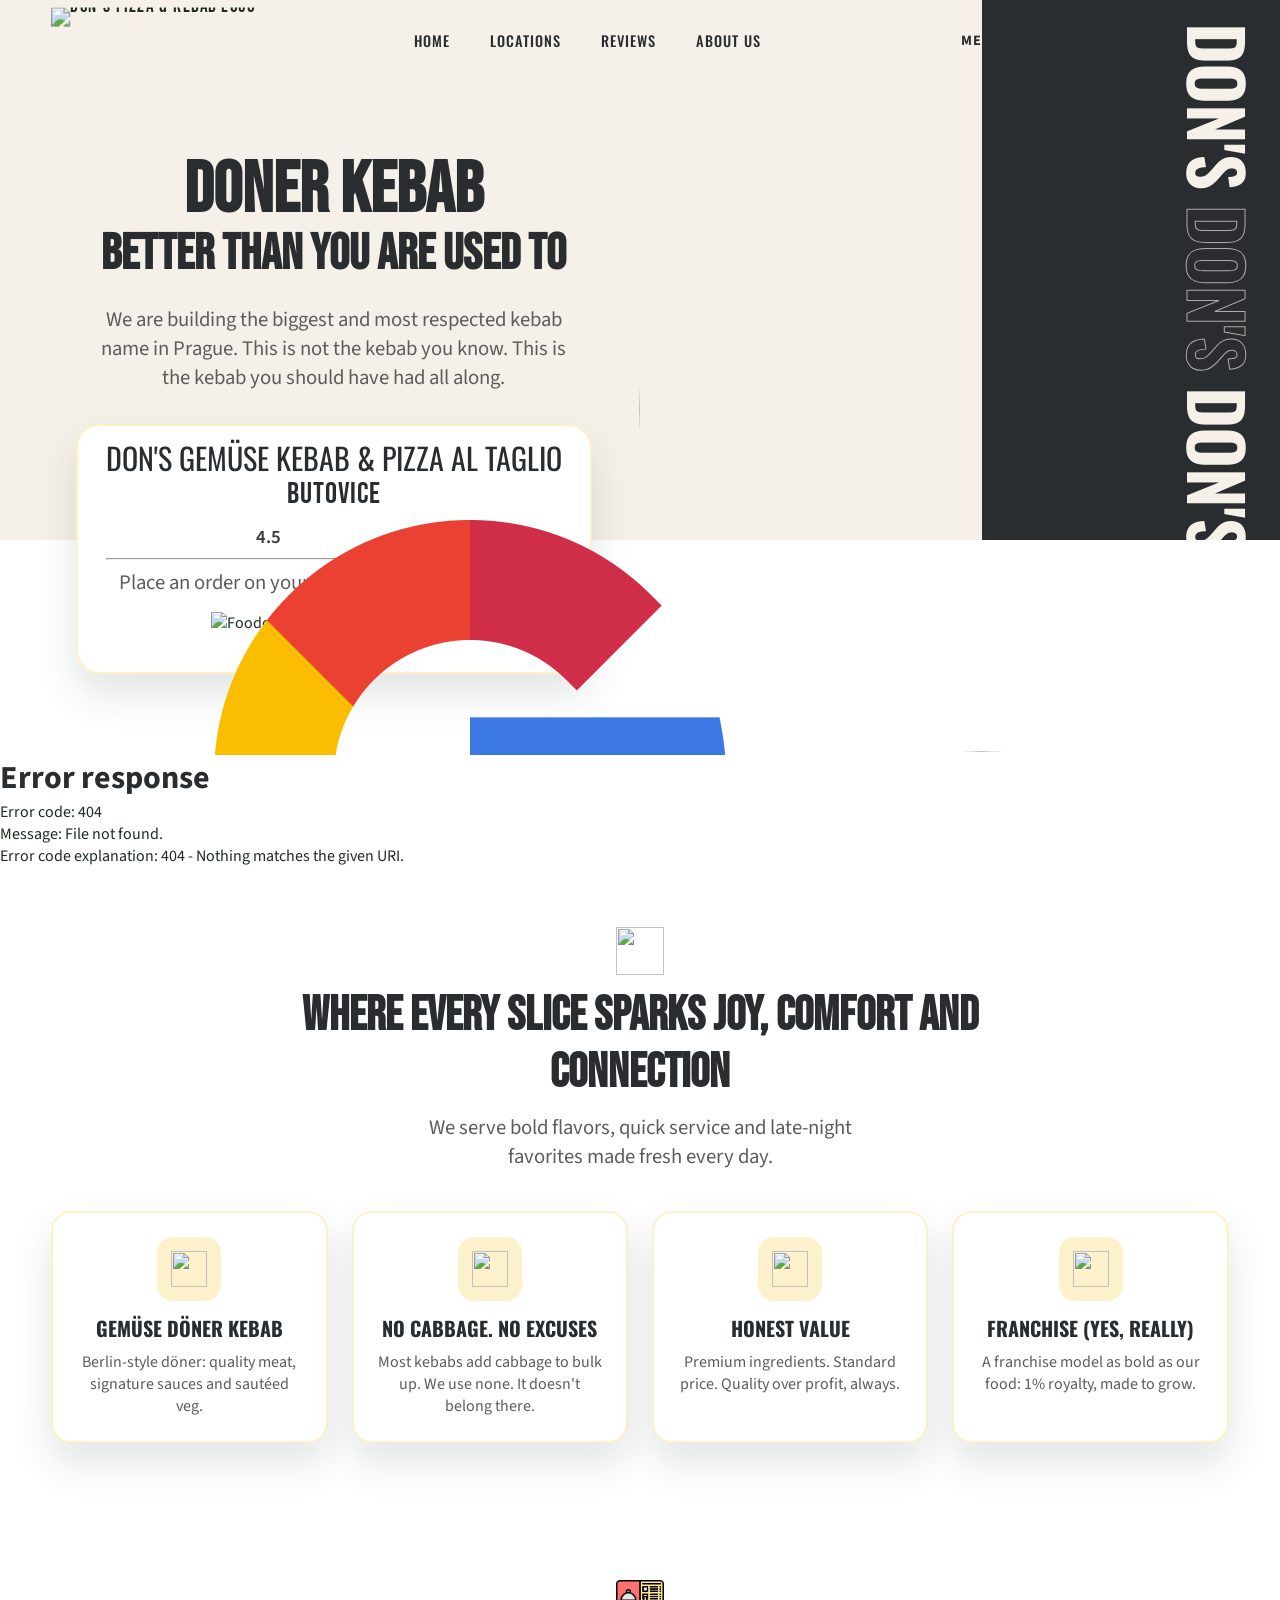
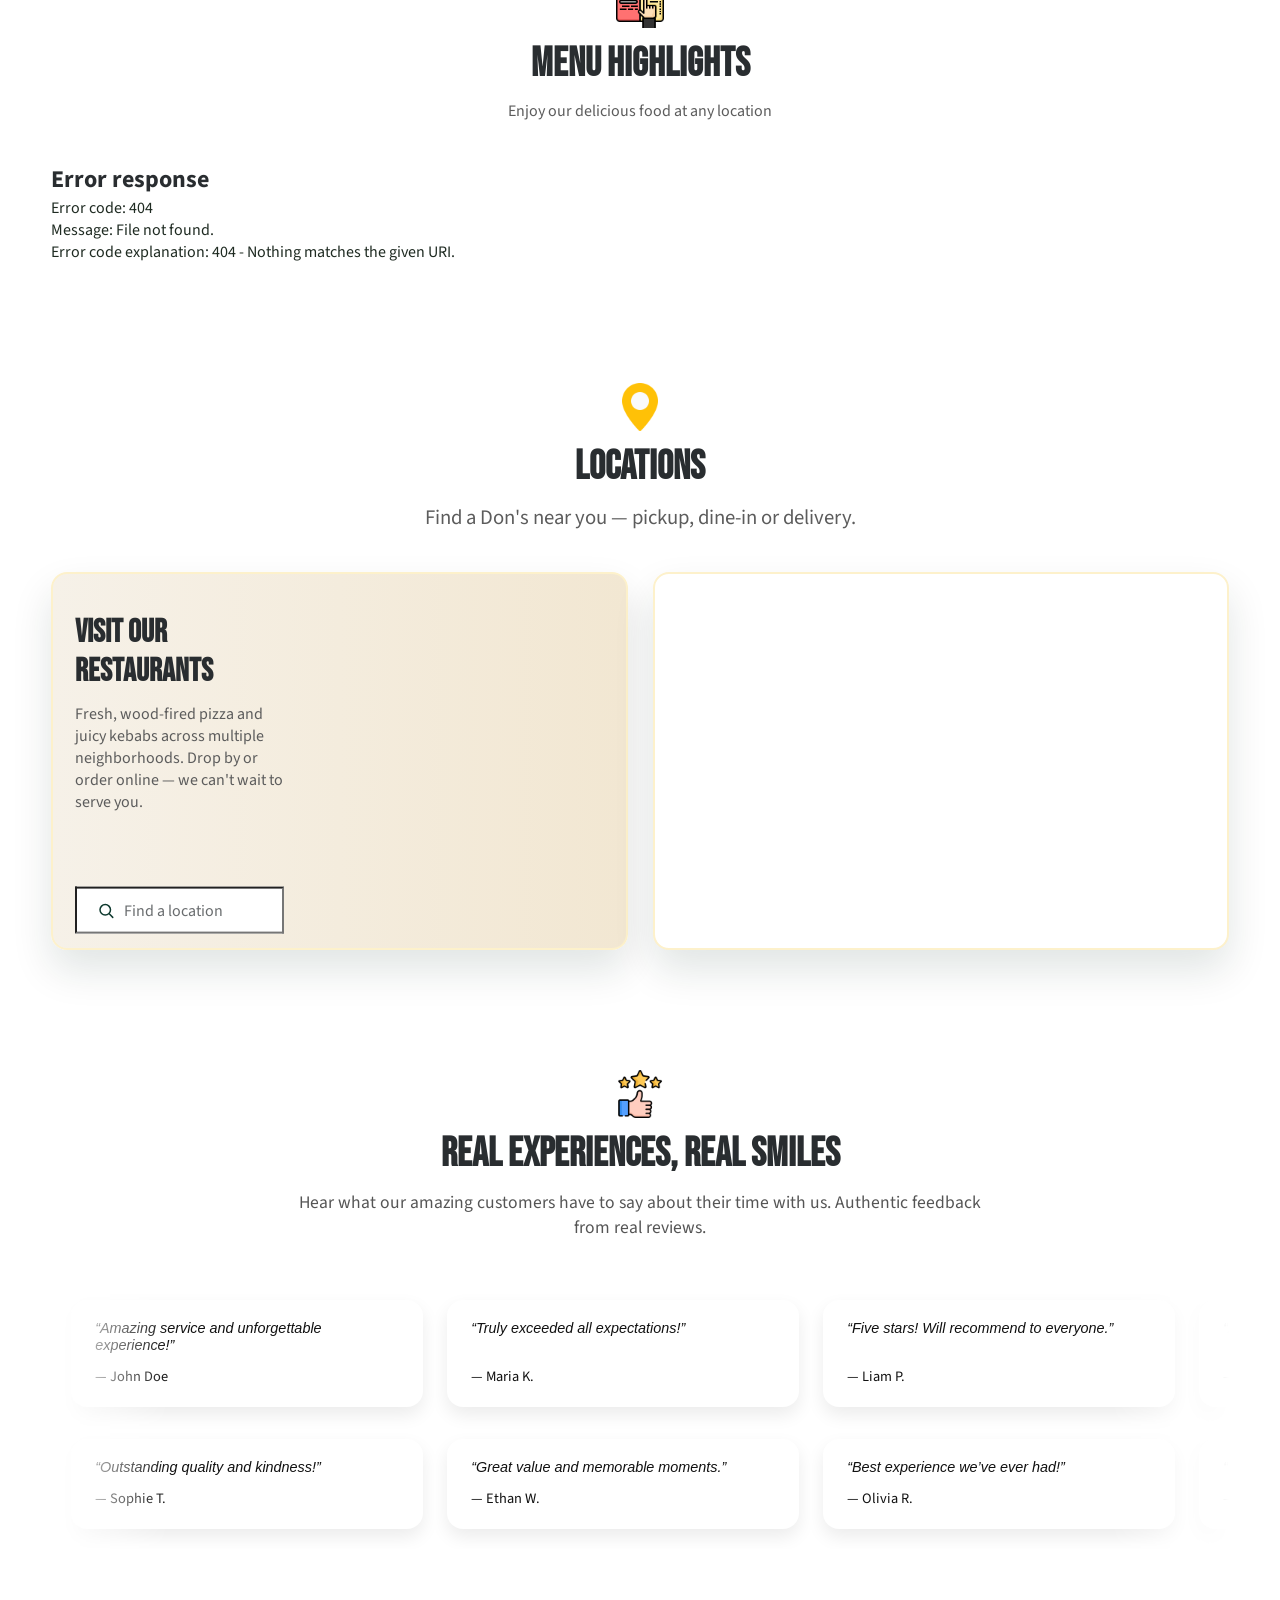
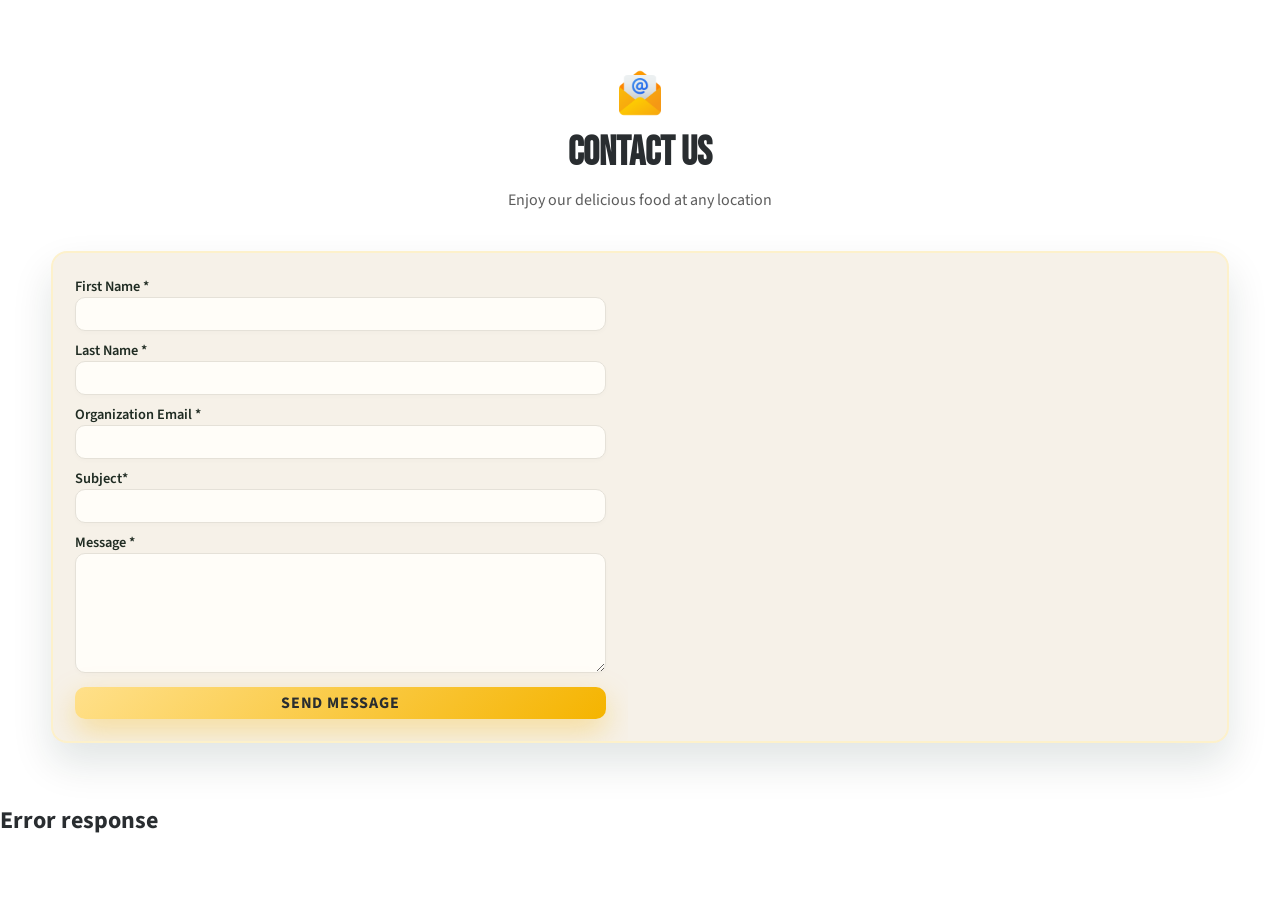
==== commit 89b8bc34: "contact-us form complete" ====
--- a/index.html
+++ b/index.html
@@ -8,7 +8,7 @@
       name="description"
       content="Wood-fired pizza, kebabs, and late-night comfort food made fresh."
     />
-    <link rel="icon" href="assets/img/logo.svg" type="image/svg+xml" />
+    <link rel="icon" href="assets/img/logos/dons.svg" type="image/svg+xml" />
     <link rel="preconnect" href="https://fonts.googleapis.com" />
     <link rel="preconnect" href="https://fonts.gstatic.com" crossorigin />
     <link
@@ -20,21 +20,42 @@
       href="https://cdn.jsdelivr.net/npm/@picocss/pico@2/css/pico.min.css"
     />
     <link rel="stylesheet" href="assets/css/main.css" />
+    <link rel="stylesheet" href="assets/css/mobile-resolution.css" />
   </head>
   <body>
-    <header class="site-header" id="home">
+    <header class="site-header">
       <div class="container header-inner">
         <a class="logo" href="#home" aria-label="Don's Pizza & Kebab">
           <img
             class="logo-image"
-            src="assets/img/logo.svg"
+            src="assets/img/logos/dons.svg"
             alt="DON's Pizza & Kebab logo"
           />
         </a>
+
+        <!-- MOBILE TOGGLE -->
+        <input type="checkbox" id="nav-toggle" class="nav-toggle" />
+
+        <label
+          for="nav-toggle"
+          class="nav-toggle-label"
+          aria-label="Toggle menu"
+        >
+          <!-- Hamburger icon -->
+          <svg class="icon icon-menu" viewBox="0 0 24 24" aria-hidden="true">
+            <path d="M3 6h18M3 12h18M3 18h18" />
+          </svg>
+
+          <!-- Close icon -->
+          <svg class="icon icon-close" viewBox="0 0 24 24" aria-hidden="true">
+            <path d="M6 6l12 12M18 6l-12 12" />
+          </svg>
+        </label>
+
         <nav class="nav" aria-label="Primary">
           <a class="nav-link" href="#home">Home</a>
           <a class="nav-link" href="#locations">Locations</a>
-          <a class="nav-link" href="#testimonials">Testimonials</a>
+          <a class="nav-link" href="#reviews">Reviews</a>
           <a class="nav-link" href="#about">About us</a>
         </nav>
         <div class="header-cta">
@@ -61,27 +82,29 @@
     </div>
 
     <main>
-      <section class="hero">
+      <section class="hero" id="home">
         <div class="container hero-grid">
           <div class="hero-content">
             <div class="hero-heading">
               <img
                 class="hero-steam"
-                src="assets/img/steam.svg"
+                src="assets/img/icons/steam.svg"
                 alt=""
                 aria-hidden="true"
               />
               <h1>
-                Pizza and kebab that complete your night with perfect flavor
+                DONER KEBAB
+                <span class="hero-title-line">BETTER THAN YOU ARE USED TO</span>
               </h1>
             </div>
             <p class="section-lede">
-              Wood-fired pies, juicy kebabs, and sides made fresh to order. Fast
-              delivery, bold flavors, real ingredients.
+              We are building the biggest and most respected kebab name in
+              Prague. This is not the kebab you know. This is the kebab you
+              should have had all along.
             </p>
             <div class="hero-rating">
               <div class="rating-slider" aria-live="polite">
-                <article class="rating-card is-active">
+                <article class="rating-card is-active card">
                   <p class="rating-title">
                     DON's Gemüse Kebab &amp; Pizza Al Taglio
                     <span class="rating-location">BUTOVICE</span>
@@ -92,79 +115,45 @@
                     </div>
                     <div class="rating-column rating-scoreboard">
                       <span class="rating-score">4.5</span>
-                      <span class="rating-stars" aria-hidden="true">
-                        <span class="star">
-                          <svg
-                            class="star-icon star-icon--full"
-                            viewBox="0 0 24 24"
-                            role="presentation"
-                          >
-                            <path
-                              d="M12 2.3l2.8 5.7 6.3.9-4.6 4.5 1.1 6.3L12 16.9 6.4 19.7 7.5 13 2.9 8.9l6.3-.9L12 2.3z"
-                            ></path>
-                          </svg>
-                        </span>
-                        <span class="star">
-                          <svg
-                            class="star-icon star-icon--full"
-                            viewBox="0 0 24 24"
-                            role="presentation"
-                          >
-                            <path
-                              d="M12 2.3l2.8 5.7 6.3.9-4.6 4.5 1.1 6.3L12 16.9 6.4 19.7 7.5 13 2.9 8.9l6.3-.9L12 2.3z"
-                            ></path>
-                          </svg>
-                        </span>
-                        <span class="star">
-                          <svg
-                            class="star-icon star-icon--full"
-                            viewBox="0 0 24 24"
-                            role="presentation"
-                          >
-                            <path
-                              d="M12 2.3l2.8 5.7 6.3.9-4.6 4.5 1.1 6.3L12 16.9 6.4 19.7 7.5 13 2.9 8.9l6.3-.9L12 2.3z"
-                            ></path>
-                          </svg>
-                        </span>
-                        <span class="star">
-                          <svg
-                            class="star-icon star-icon--full"
-                            viewBox="0 0 24 24"
-                            role="presentation"
-                          >
-                            <path
-                              d="M12 2.3l2.8 5.7 6.3.9-4.6 4.5 1.1 6.3L12 16.9 6.4 19.7 7.5 13 2.9 8.9l6.3-.9L12 2.3z"
-                            ></path>
-                          </svg>
-                        </span>
-                        <span class="star star--half">
-                          <svg
-                            class="star-icon star-icon--base"
-                            viewBox="0 0 24 24"
-                            role="presentation"
-                          >
-                            <path
-                              d="M12 2.3l2.8 5.7 6.3.9-4.6 4.5 1.1 6.3L12 16.9 6.4 19.7 7.5 13 2.9 8.9l6.3-.9L12 2.3z"
-                            ></path>
-                          </svg>
-                          <span class="star-icon--half">
-                            <svg
-                              class="star-icon star-icon--full"
-                              viewBox="0 0 24 24"
-                              role="presentation"
-                            >
-                              <path
-                                d="M12 2.3l2.8 5.7 6.3.9-4.6 4.5 1.1 6.3L12 16.9 6.4 19.7 7.5 13 2.9 8.9l6.3-.9L12 2.3z"
-                              ></path>
-                            </svg>
-                          </span>
-                        </span>
-                      </span>
+                      <span class="rating-stars" aria-hidden="true"></span>
                       <span class="rating-count">(206)</span>
                     </div>
                   </div>
+                  <hr />
+                  <div class="hero-partners-block">
+                    <p class="section-lede hero-partners-text">
+                      Place an order on your preferred delivery platform.
+                    </p>
+                    <div
+                      class="hero-actions hero-partners"
+                      aria-label="Delivery partners"
+                    >
+                      <a href="https://www.foodora.cz/en/restaurants/new?query=Dons-Gemuse-Kebab" target="_blank" rel="noopener">
+                        <img
+                          class="hero-partner-icon"
+                          src="assets/img/logos/foodora.png"
+                          alt="Foodora"
+                        />
+                      </a>
+                      <a href="https://wolt.com/en/search?q=Dons" target="_blank" rel="noopener">
+                        <img
+                          class="hero-partner-icon"
+                          src="assets/img/logos/wolt.svg"
+                          alt="Wolt"
+                        />
+                      </a>
+                      <a href="https://food.bolt.eu/en/271-prague/search/?query=Don%27s%20Gemuse" target="_blank" rel="noopener">
+                        <img
+                          class="hero-partner-icon"
+                          src="assets/img/logos/bolt.webp"
+                          alt="Bolt Food"
+                        />
+                      </a>
+                    </div>
+                  </div>
                 </article>
-                <article class="rating-card">
+
+                <article class="rating-card card">
                   <p class="rating-title">
                     DON's Gemüse Kebab &amp; Pizza Al Taglio
                     <span class="rating-location">KARLIN</span>
@@ -175,68 +164,45 @@
                     </div>
                     <div class="rating-column rating-scoreboard">
                       <span class="rating-score">4.7</span>
-                      <span class="rating-stars" aria-hidden="true">
-                        <span class="star">
-                          <svg
-                            class="star-icon star-icon--full"
-                            viewBox="0 0 24 24"
-                            role="presentation"
-                          >
-                            <path
-                              d="M12 2.3l2.8 5.7 6.3.9-4.6 4.5 1.1 6.3L12 16.9 6.4 19.7 7.5 13 2.9 8.9l6.3-.9L12 2.3z"
-                            ></path>
-                          </svg>
-                        </span>
-                        <span class="star">
-                          <svg
-                            class="star-icon star-icon--full"
-                            viewBox="0 0 24 24"
-                            role="presentation"
-                          >
-                            <path
-                              d="M12 2.3l2.8 5.7 6.3.9-4.6 4.5 1.1 6.3L12 16.9 6.4 19.7 7.5 13 2.9 8.9l6.3-.9L12 2.3z"
-                            ></path>
-                          </svg>
-                        </span>
-                        <span class="star">
-                          <svg
-                            class="star-icon star-icon--full"
-                            viewBox="0 0 24 24"
-                            role="presentation"
-                          >
-                            <path
-                              d="M12 2.3l2.8 5.7 6.3.9-4.6 4.5 1.1 6.3L12 16.9 6.4 19.7 7.5 13 2.9 8.9l6.3-.9L12 2.3z"
-                            ></path>
-                          </svg>
-                        </span>
-                        <span class="star">
-                          <svg
-                            class="star-icon star-icon--full"
-                            viewBox="0 0 24 24"
-                            role="presentation"
-                          >
-                            <path
-                              d="M12 2.3l2.8 5.7 6.3.9-4.6 4.5 1.1 6.3L12 16.9 6.4 19.7 7.5 13 2.9 8.9l6.3-.9L12 2.3z"
-                            ></path>
-                          </svg>
-                        </span>
-                        <span class="star">
-                          <svg
-                            class="star-icon star-icon--full"
-                            viewBox="0 0 24 24"
-                            role="presentation"
-                          >
-                            <path
-                              d="M12 2.3l2.8 5.7 6.3.9-4.6 4.5 1.1 6.3L12 16.9 6.4 19.7 7.5 13 2.9 8.9l6.3-.9L12 2.3z"
-                            ></path>
-                          </svg>
-                        </span>
-                      </span>
+                      <span class="rating-stars" aria-hidden="true"></span>
                       <span class="rating-count">(158)</span>
                     </div>
                   </div>
+                  <hr />
+                  <div class="hero-partners-block">
+                    <p class="section-lede hero-partners-text">
+                      Place an order on your preferred delivery platform.
+                    </p>
+                    <div
+                      class="hero-actions hero-partners"
+                      aria-label="Delivery partners"
+                    >
+                      <a href="https://www.foodora.cz/en/restaurants/new?query=Dons-Gemuse-Kebab" target="_blank" rel="noopener">
+                        <img
+                          class="hero-partner-icon"
+                          src="assets/img/logos/foodora.png"
+                          alt="Foodora"
+                        />
+                      </a>
+                      <a href="https://wolt.com/en/search?q=Dons" target="_blank" rel="noopener">
+                        <img
+                          class="hero-partner-icon"
+                          src="assets/img/logos/wolt.svg"
+                          alt="Wolt"
+                        />
+                      </a>
+                      <a href="https://food.bolt.eu/en/271-prague/search/?query=Don%27s%20Gemuse" target="_blank" rel="noopener">
+                        <img
+                          class="hero-partner-icon"
+                          src="assets/img/logos/bolt.webp"
+                          alt="Bolt Food"
+                        />
+                      </a>
+                    </div>
+                  </div>
                 </article>
-                <article class="rating-card">
+
+<article class="rating-card card">
                   <p class="rating-title">
                     DON's Gemüse Kebab &amp; Pizza Al Taglio
                     <span class="rating-location">VINOHRADY</span>
@@ -247,118 +213,221 @@
                     </div>
                     <div class="rating-column rating-scoreboard">
                       <span class="rating-score">4.6</span>
-                      <span class="rating-stars" aria-hidden="true">
-                        <span class="star">
-                          <svg
-                            class="star-icon star-icon--full"
-                            viewBox="0 0 24 24"
-                            role="presentation"
-                          >
-                            <path
-                              d="M12 2.3l2.8 5.7 6.3.9-4.6 4.5 1.1 6.3L12 16.9 6.4 19.7 7.5 13 2.9 8.9l6.3-.9L12 2.3z"
-                            ></path>
-                          </svg>
-                        </span>
-                        <span class="star">
-                          <svg
-                            class="star-icon star-icon--full"
-                            viewBox="0 0 24 24"
-                            role="presentation"
-                          >
-                            <path
-                              d="M12 2.3l2.8 5.7 6.3.9-4.6 4.5 1.1 6.3L12 16.9 6.4 19.7 7.5 13 2.9 8.9l6.3-.9L12 2.3z"
-                            ></path>
-                          </svg>
-                        </span>
-                        <span class="star">
-                          <svg
-                            class="star-icon star-icon--full"
-                            viewBox="0 0 24 24"
-                            role="presentation"
-                          >
-                            <path
-                              d="M12 2.3l2.8 5.7 6.3.9-4.6 4.5 1.1 6.3L12 16.9 6.4 19.7 7.5 13 2.9 8.9l6.3-.9L12 2.3z"
-                            ></path>
-                          </svg>
-                        </span>
-                        <span class="star">
-                          <svg
-                            class="star-icon star-icon--full"
-                            viewBox="0 0 24 24"
-                            role="presentation"
-                          >
-                            <path
-                              d="M12 2.3l2.8 5.7 6.3.9-4.6 4.5 1.1 6.3L12 16.9 6.4 19.7 7.5 13 2.9 8.9l6.3-.9L12 2.3z"
-                            ></path>
-                          </svg>
-                        </span>
-                        <span class="star star--half">
-                          <svg
-                            class="star-icon star-icon--base"
-                            viewBox="0 0 24 24"
-                            role="presentation"
-                          >
-                            <path
-                              d="M12 2.3l2.8 5.7 6.3.9-4.6 4.5 1.1 6.3L12 16.9 6.4 19.7 7.5 13 2.9 8.9l6.3-.9L12 2.3z"
-                            ></path>
-                          </svg>
-                          <span class="star-icon--half">
-                            <svg
-                              class="star-icon star-icon--full"
-                              viewBox="0 0 24 24"
-                              role="presentation"
-                            >
-                              <path
-                                d="M12 2.3l2.8 5.7 6.3.9-4.6 4.5 1.1 6.3L12 16.9 6.4 19.7 7.5 13 2.9 8.9l6.3-.9L12 2.3z"
-                              ></path>
-                            </svg>
-                          </span>
-                        </span>
-                      </span>
+                      <span class="rating-stars" aria-hidden="true"></span>
                       <span class="rating-count">(121)</span>
                     </div>
                   </div>
+                  <hr />
+                  <div class="hero-partners-block">
+                    <p class="section-lede hero-partners-text">
+                      Place an order on your preferred delivery platform.
+                    </p>
+                    <div
+                      class="hero-actions hero-partners"
+                      aria-label="Delivery partners"
+                    >
+                      <a href="https://www.foodora.cz/en/restaurants/new?query=Dons-Gemuse-Kebab" target="_blank" rel="noopener">
+                        <img
+                          class="hero-partner-icon"
+                          src="assets/img/logos/foodora.png"
+                          alt="Foodora"
+                        />
+                      </a>
+                      <a href="https://wolt.com/en/search?q=Dons" target="_blank" rel="noopener">
+                        <img
+                          class="hero-partner-icon"
+                          src="assets/img/logos/wolt.svg"
+                          alt="Wolt"
+                        />
+                      </a>
+                      <a href="https://food.bolt.eu/en/271-prague/search/?query=Don%27s%20Gemuse" target="_blank" rel="noopener">
+                        <img
+                          class="hero-partner-icon"
+                          src="assets/img/logos/bolt.webp"
+                          alt="Bolt Food"
+                        />
+                      </a>
+                    </div>
+                  </div>
                 </article>
-              </div>
-            </div>
-            <div class="hero-actions">
-              <a
-                class="btn btn-primary btn-pill btn-curvy btn-curvy-shadow btn-explore"
-                href="#menu"
-              >
-                <span
-                  class="btn-outline btn-outline--explore"
-                  aria-hidden="true"
-                ></span>
-                <span class="btn-label">Explore Our Menu</span>
-              </a>
-              <a class="btn btn-ghost" href="#contact">Find a Location</a>
+
+<article class="rating-card card">
+                  <p class="rating-title">
+                    DON's Gemüse Kebab &amp; Pizza Al Taglio
+                    <span class="rating-location">SMICHOV</span>
+                  </p>
+                  <div class="rating-row">
+                    <div class="rating-column rating-icon">
+                      <img src="assets/img/icons/google.png" alt="Yelp logo" />
+                    </div>
+                    <div class="rating-column rating-scoreboard">
+                      <span class="rating-score">4.6</span>
+                      <span class="rating-stars" aria-hidden="true"></span>
+                      <span class="rating-count">(121)</span>
+                    </div>
+                  </div>
+                  <hr />
+                  <div class="hero-partners-block">
+                    <p class="section-lede hero-partners-text">
+                      Place an order on your preferred delivery platform.
+                    </p>
+                    <div
+                      class="hero-actions hero-partners"
+                      aria-label="Delivery partners"
+                    >
+                      <a href="https://www.foodora.cz/en/restaurants/new?query=Dons-Gemuse-Kebab" target="_blank" rel="noopener">
+                        <img
+                          class="hero-partner-icon"
+                          src="assets/img/logos/foodora.png"
+                          alt="Foodora"
+                        />
+                      </a>
+                      <a href="https://wolt.com/en/search?q=Dons" target="_blank" rel="noopener">
+                        <img
+                          class="hero-partner-icon"
+                          src="assets/img/logos/wolt.svg"
+                          alt="Wolt"
+                        />
+                      </a>
+                      <a href="https://food.bolt.eu/en/271-prague/search/?query=Don%27s%20Gemuse" target="_blank" rel="noopener">
+                        <img
+                          class="hero-partner-icon"
+                          src="assets/img/logos/bolt.webp"
+                          alt="Bolt Food"
+                        />
+                      </a>
+                    </div>
+                  </div>
+                </article>
+
+<article class="rating-card card">
+                  <p class="rating-title">
+                    DON's Gemüse Kebab &amp; Pizza Al Taglio
+                    <span class="rating-location">LETNA</span>
+                  </p>
+                  <div class="rating-row">
+                    <div class="rating-column rating-icon">
+                      <img src="assets/img/icons/google.png" alt="Yelp logo" />
+                    </div>
+                    <div class="rating-column rating-scoreboard">
+                      <span class="rating-score">4.6</span>
+                      <span class="rating-stars" aria-hidden="true"></span>
+                      <span class="rating-count">(121)</span>
+                    </div>
+                  </div>
+                  <hr />
+                  <div class="hero-partners-block">
+                    <p class="section-lede hero-partners-text">
+                      Place an order on your preferred delivery platform.
+                    </p>
+                    <div
+                      class="hero-actions hero-partners"
+                      aria-label="Delivery partners"
+                    >
+                      <a href="https://www.foodora.cz/en/restaurants/new?query=Dons-Gemuse-Kebab" target="_blank" rel="noopener">
+                        <img
+                          class="hero-partner-icon"
+                          src="assets/img/logos/foodora.png"
+                          alt="Foodora"
+                        />
+                      </a>
+                      <a href="https://wolt.com/en/search?q=Dons" target="_blank" rel="noopener">
+                        <img
+                          class="hero-partner-icon"
+                          src="assets/img/logos/wolt.svg"
+                          alt="Wolt"
+                        />
+                      </a>
+                      <a href="https://food.bolt.eu/en/271-prague/search/?query=Don%27s%20Gemuse" target="_blank" rel="noopener">
+                        <img
+                          class="hero-partner-icon"
+                          src="assets/img/logos/bolt.webp"
+                          alt="Bolt Food"
+                        />
+                      </a>
+                    </div>
+                  </div>
+                </article>
+
+<article class="rating-card card">
+                  <p class="rating-title">
+                    DON's Gemüse Kebab &amp; Pizza Al Taglio
+                    <span class="rating-location">VRSOVICE</span>
+                  </p>
+                  <div class="rating-row">
+                    <div class="rating-column rating-icon">
+                      <img src="assets/img/icons/google.png" alt="Yelp logo" />
+                    </div>
+                    <div class="rating-column rating-scoreboard">
+                      <span class="rating-score">4.6</span>
+                      <span class="rating-stars" aria-hidden="true"></span>
+                      <span class="rating-count">(121)</span>
+                    </div>
+                  </div>
+                  <hr />
+                  <div class="hero-partners-block">
+                    <p class="section-lede hero-partners-text">
+                      Place an order on your preferred delivery platform.
+                    </p>
+                    <div
+                      class="hero-actions hero-partners"
+                      aria-label="Delivery partners"
+                    >
+                      <a href="https://www.foodora.cz/en/restaurants/new?query=Dons-Gemuse-Kebab" target="_blank" rel="noopener">
+                        <img
+                          class="hero-partner-icon"
+                          src="assets/img/logos/foodora.png"
+                          alt="Foodora"
+                        />
+                      </a>
+                      <a href="https://wolt.com/en/search?q=Dons" target="_blank" rel="noopener">
+                        <img
+                          class="hero-partner-icon"
+                          src="assets/img/logos/wolt.svg"
+                          alt="Wolt"
+                        />
+                      </a>
+                      <a href="https://food.bolt.eu/en/271-prague/search/?query=Don%27s%20Gemuse" target="_blank" rel="noopener">
+                        <img
+                          class="hero-partner-icon"
+                          src="assets/img/logos/bolt.webp"
+                          alt="Bolt Food"
+                        />
+                      </a>
+                    </div>
+                  </div>
+                </article>
+
+                
+                
+                
+
+                                                              </div>
             </div>
           </div>
           <div class="hero-visual" aria-hidden="true">
             <div class="hero-plate">
-              <div class="hero-slider">
-                <img
-                  class="hero-image is-active"
-                  src="assets/img/hero-bowl/bowl-1.png"
-                  alt=""
-                />
-                <img
-                  class="hero-image"
-                  src="assets/img/hero-bowl/bowl-2.png"
-                  alt=""
-                />
-                <img
-                  class="hero-image"
-                  src="assets/img/hero-bowl/bowl-3.png"
-                  alt=""
-                />
-                <img
-                  class="hero-image"
-                  src="assets/img/hero-bowl/bowl-4.png"
-                  alt=""
-                />
-              </div>
+                <div class="hero-slider">
+                  <picture>
+                    <source
+                      type="image/avif"
+                      srcset="assets/img/hero-bowl/bowl-1.avif 1x, assets/img/hero-bowl/bowl-1@2x.avif 2x"
+                    />
+                    <source
+                      type="image/webp"
+                      srcset="assets/img/hero-bowl/bowl-1.webp 1x, assets/img/hero-bowl/bowl-1@2x.webp 2x"
+                    />
+                    <img
+                      class="hero-image is-active"
+                      src="assets/img/hero-bowl/bowl-1.png"
+                      alt=""
+                      width="4000"
+                      height="4000"
+                      decoding="async"
+                      fetchpriority="high"
+                    />
+                  </picture>
+                </div>
             </div>
           </div>
         </div>
@@ -366,48 +435,50 @@
 
       <div id="belt-section" data-include="partials/belt.html"></div>
 
-      <section class="features-section" id="features">
+      <section class="features-section">
         <div class="container">
           <div class="features-header">
             <div class="features-header-icon">
-              <img src="assets/img/Belt/pizza-slice.svg" alt="" />
-            </div>
-            <h2>Where every slice sparks joy, comfort, and connection</h2>
+              <img src="assets/img/icons/magic.png" alt="" />
+            </div>
+            <h2>Where every slice sparks joy, comfort and connection</h2>
             <p class="section-lede">
-              We serve bold flavors, quick service, and late-night favorites
-              made fresh every day.
+              We serve bold flavors, quick service and late-night favorites made
+              fresh every day.
             </p>
           </div>
           <div class="features-grid">
-            <article class="feature-card">
+            <article class="feature-card card">
               <div class="feature-icon">
-                <img src="assets/img/Belt/pizza-slice.svg" alt="" />
+                <img src="assets/img/belt/kebab.svg" alt="" />
               </div>
-              <h3>Exclusive Deals</h3>
+              <h3>GEMÜSE DÖNER KEBAB</h3>
               <p>
-                Rotating pizza and kebab bundles to keep your cravings happy.
+                Berlin-style döner: quality meat, signature sauces and sautéed veg.
               </p>
             </article>
-            <article class="feature-card">
+            <article class="feature-card card">
               <div class="feature-icon">
-                <img src="assets/img/Belt/kebab.svg" alt="" />
+                <img src="assets/img/icons/hands-no.png" alt="" />
               </div>
-              <h3>Seasonal Specials</h3>
-              <p>Limited-time recipes with fresh toppings and bold sauces.</p>
+              <h3>NO CABBAGE. NO EXCUSES</h3>
+              <p>Most kebabs add cabbage to bulk up. We use none. It doesn't belong there.</p>
             </article>
-            <article class="feature-card">
+            <article class="feature-card card">
               <div class="feature-icon">
-                <img src="assets/img/Belt/fries.svg" alt="" />
+                <img src="assets/img/icons/honest-rating.png" alt="" />
               </div>
-              <h3>Fast Delivery</h3>
-              <p>Hot and on time, from our oven to your door.</p>
+              <h3>HONEST VALUE</h3>
+              <p>
+                Premium ingredients. Standard price. Quality over profit, always.
+              </p>
             </article>
-            <article class="feature-card">
+            <article class="feature-card card">
               <div class="feature-icon">
-                <img src="assets/img/Belt/pizza-slice.svg" alt="" />
+                <img src="assets/img/icons/franchise.png" alt="" />
               </div>
-              <h3>Cooked to Order</h3>
-              <p>Every slice and skewer made fresh when you order.</p>
+              <h3>FRANCHISE (YES, REALLY)</h3>
+              <p>A franchise model as bold as our food: 1% royalty, made to grow.</p>
             </article>
           </div>
         </div>
@@ -420,7 +491,7 @@
               <img src="assets/img/icons/menu.png" alt="" />
             </div>
             <h2>Menu highlights</h2>
-            <p>Enjoy our the delicious food at any location</p>
+            <p>Enjoy our delicious food at any location</p>
           </div>
           <div
             id="menu-section"
@@ -435,14 +506,14 @@
               <img src="assets/img/icons/location.png" alt="" />
             </div>
             <h2>Locations</h2>
-            <p class="section-lede section-lede--left">
-              Find a Don's near you — pickup, dine-in, or delivery.
+            <p class="section-lede">
+              Find a Don's near you — pickup, dine-in or delivery.
             </p>
           </div>
 
-          <div class="locations-grid">
+          <div class="section-grid">
             <div
-              class="locations-banner"
+              class="locations-banner card"
               role="region"
               aria-label="Locations banner"
             >
@@ -462,38 +533,116 @@
                 </form>
               </div>
               <div class="locations-banner__image" aria-hidden="true">
-                <img
-                  src="assets/img/character_pizza.png"
-                  alt="Bowl of ingredients"
-                />
+                <picture>
+                  <source
+                    type="image/avif"
+                    srcset="assets/img/main-page/durum-man.avif"
+                  />
+                  <source
+                    type="image/webp"
+                    srcset="assets/img/main-page/durum-man.webp"
+                  />
+                  <img src="assets/img/main-page/durum-man.png" alt="" />
+                </picture>
               </div>
             </div>
 
             <div class="locations-map" role="region" aria-label="Locations map">
-              <iframe
-                src="https://maps.google.com/maps?q=Prague&t=&z=13&ie=UTF8&iwloc=&output=embed"
-                loading="lazy"
-                referrerpolicy="no-referrer-when-downgrade"
-                title="Don's locations map"
+              <div
+                id="locations-map"
+                class="locations-map__frame card"
+                data-api-key="AIzaSyDhF8Xto6ENguGBN9--wB-NuYlollvot3Y"
+                data-map-id="d7a3710499e926c882fde4c1"
                 aria-label="Don's locations map"
-              ></iframe>
+              ></div>
             </div>
           </div>
         </div>
       </section>
 
-      <section class="section" id="testimonials">
+      <section class="section" id="reviews">
         <div
-          id="testimonials-section"
+          id="reviews-section"
           data-include="partials/testimonials.html"
         ></div>
       </section>
-
+      <section class="section" id="contact-us">
+        <div
+          id="contact-us-section"
+          data-include="partials/contact-us.html"
+        ></div>
+      </section>
       <section class="section footer-section" id="contact">
         <div id="footer-section" data-include="partials/footer.html"></div>
       </section>
     </main>
 
-    <script src="assets/js/main.js"></script>
+    <script>
+      window.kebabLocations = [
+        {
+          name: "Letna",
+          position: { lat: 50.09887, lng: 14.43262 },
+          url: "https://maps.google.com/?cid=15903287924674034702",
+          placeId: "ChIJN3vuQACVC0cRDnz0thvUs9w"
+        },
+        {
+          name: "Vršovice",
+          position: { lat: 50.06963, lng: 14.47037 },
+          url: "https://maps.google.com/?cid=12927121273785324709",
+          placeId: "ChIJZ5PLLIGTC0cRpZRexE5cZrM"
+        },
+        {
+          name: "Karlin",
+          position: { lat: 50.09022, lng: 14.44019 },
+          url: "https://maps.google.com/?cid=9813112090029160601",
+          placeId: "ChIJZUQxVqeVC0cRmXhHK3QtL4g"
+        },
+        {
+          name: "Lipanska",
+          position: { lat: 50.08443, lng: 14.45162 },
+          url: "https://maps.google.com/?cid=4357327423977632565",
+          placeId: "ChIJBXplWo6TC0cRz9f5_PfUG2I"
+        },
+        {
+          name: "Vinohrady",
+          position: { lat: 50.07793, lng: 14.47681 },
+          url: "https://maps.google.com/?cid=6176864086281839369",
+          placeId: "ChIJtWbpXWiTC0cRCWOy-CihuFU"
+        },
+        {
+          name: "Smichov",
+          position: { lat: 50.06107, lng: 14.40873 },
+          url: "https://maps.google.com/?cid=14816542102444613343",
+          placeId: "ChIJpe3hJmKVC0cR357Ub4runs0"
+        },
+        {
+          name: "Nuselska",
+          position: { lat: 50.06334, lng: 14.44342 },
+          url: "https://maps.google.com/?cid=7836159461725183710",
+          placeId: "ChIJ-9ywsi-VC0cR3h5yP4Ohv2w"
+        },
+        {
+          name: "Želivského",
+          position: { lat: 50.08541, lng: 14.47008 },
+          url: "https://maps.google.com/?cid=7069478201654368207",
+          placeId: "ChIJBXplWo6TC0cRz9f5_PfUG2I"
+        },
+        {
+          name: "Petřiny",
+          position: { lat: 50.08782, lng: 14.34443 },
+          url: "https://maps.google.com/?cid=13050713539795464899",
+          placeId: "ChIJwZaEGACVC0cRw7LjnNFyHbU"
+        },
+        {
+          name: "Butovice",
+          position: { lat: 50.04871, lng: 14.35535 },
+          url: "https://maps.google.com/?cid=2863930431183049667",
+          placeId: "ChIJN-s5Oh-VC0cRw9MYrI25vic"
+        }
+      ];
+    </script>
+    <script src="assets/js/main.js" async defer></script>
+    <script src="https://web3forms.com/client/script.js" async defer></script>
+    <script src="assets/js/contact-us.js" async defer></script>
   </body>
 </html>
--- a/assets/css/main.css
+++ b/assets/css/main.css
@@ -3,19 +3,32 @@
   --bg-accent: #f6f1e8;
   --ink: #1f2b22;
   --muted: #5c5c5c;
-  --green: #0f3a2f;
-  --green-deep: #07281e;
-  --red: #c43b2b;
-  --gold: #f2b233;
+  --gold: #fbb100;
   --gold-soft: #f2e7d2;
   --ink-strong: #2b2e2f;
   --ink-soft: #3b3b3b;
   --charcoal: #292d30;
-  --star-base: #d6d2c7;
+  --gold-cream: #fdf1cb;
+  --card-border-color: #fdf1cb;
   --white: #ffffff;
-  --footer-bg: #0b2f25;
   --shadow: 0 20px 40px rgba(7, 39, 30, 0.12);
   --panel-right-width: min(30vw, 480px);
+  --header-height: 0px;
+  --avatar-1: #f59e0b;
+  --avatar-2: #22c55e;
+  --avatar-3: #3b82f6;
+  --avatar-4: #ef4444;
+  --avatar-5: #14b8a6;
+  --avatar-6: #f97316;
+  --avatar-7: #8b5cf6;
+  --avatar-8: #06b6d4;
+  --avatar-9: #ec4899;
+  --avatar-10: #84cc16;
+  --avatar-11: #fb7185;
+  --avatar-12: #6366f1;
+  --avatar-13: #a855f7;
+  --avatar-14: #0ea5e9;
+  --avatar-15: #eab308;
 }
 
 * {
@@ -26,7 +39,7 @@
   margin: 0;
   font-family: "Source Sans 3", sans-serif;
   color: var(--ink);
-  background: var(--bg);
+  background: var(--white);
   overflow-x: hidden;
 }
 
@@ -37,8 +50,7 @@
 h5,
 h6 {
   margin: 0;
-  color: var(--green);
-  ;
+  color: var(--charcoal);
 }
 
 p {
@@ -67,17 +79,28 @@
 select,
 textarea {
   font-family: inherit;
-}
-
+  color: var(--charcoal);
+  width: 100%;
+  font-size: 1em;
+}
 
 a {
   color: inherit;
   text-decoration: none;
 }
 
+/* Layout container for section widths */
 .container {
   width: min(1200px, 92vw);
   margin: 0 auto;
+}
+
+/* Reusable card surface with border/shadow */
+.card {
+  background: var(--card-bg, var(--white));
+  border-radius: var(--card-radius, clamp(12px, 2.4vw, 16px));
+  box-shadow: var(--card-shadow, var(--shadow));
+  border: var(--card-border, 2.5px solid var(--card-border-color));
 }
 
 main {
@@ -86,6 +109,7 @@
   padding: unset !important;
 }
 
+/* Fixed background panels for hero split */
 .page-panel {
   position: fixed;
   inset: 0;
@@ -98,6 +122,7 @@
   z-index: 0;
 }
 
+/* Panel splitter wrapper */
 .page-panel .page-slicer {
   position: absolute;
   inset: 0;
@@ -113,16 +138,37 @@
       calc(0% - var(--panel-cut-bleed)) 0);
 }
 
+/* Right panel background layer */
 .page-panel--full .page-slicer {
   background:
     linear-gradient(to right,
       transparent 0 calc(100% - var(--panel-right-width)),
-      var(--green-deep) calc(100% - var(--panel-right-width)) 100%),
+      var(--charcoal) calc(100% - var(--panel-right-width)) 100%),
     radial-gradient(circle at top left, var(--bg-accent), var(--bg));
+  background-repeat: no-repeat, no-repeat;
+  background-position: left top, left top;
+  background-size: 100% 100%, 100% 100%;
+}
+
+/* Right panel texture overlay */
+.page-panel--full .page-slicer::after {
+  content: "";
+  position: absolute;
+  top: 0;
+  right: 0;
+  width: var(--panel-right-width);
+  height: 100%;
+  background-image: url("/first-web/assets/img/main-page/tile.png");
+  background-image: image-set(url("/first-web/assets/img/main-page/tile.avif") type("image/avif"),
+      url("/first-web/assets/img/main-page/tile.webp") type("image/webp"),
+      url("/first-web/assets/img/main-page/tile.png") type("image/png"));
   background-repeat: no-repeat;
-  background-size: 100% 100%;
-}
-
+  background-position: center;
+  background-size: cover;
+  pointer-events: none;
+}
+
+/* Vertical branding stack on the right panel */
 .panel-vertical-text {
   position: absolute;
   top: 0;
@@ -134,6 +180,7 @@
   z-index: 1;
 }
 
+/* Vertical text column sizing and font */
 .panel-vertical-text__content {
   position: absolute;
   top: 0;
@@ -153,16 +200,19 @@
   white-space: nowrap;
 }
 
+/* Individual vertical word styling */
 .panel-vertical-text__word {
   display: inline-block;
-}
-
+  padding-inline: clamp(4px, 0.6vw, 8px);
+}
+
+/* Outline variant for alternating words */
 .panel-vertical-text__word--outline {
   color: transparent;
-  -webkit-text-stroke: 1px var(--bg);
-}
-
-
+  -webkit-text-stroke: 1px color-mix(in srgb, var(--bg) 65%, transparent);
+}
+
+/* Sticky site header bar */
 .site-header {
   position: sticky;
   top: 0;
@@ -207,6 +257,7 @@
   opacity: 1;
 }
 
+/* Header layout: logo, nav, CTA */
 .header-inner {
   position: relative;
   display: flex;
@@ -216,7 +267,7 @@
   padding: clamp(10px, 1.0vw, 16px) 0;
 }
 
-
+/* Header logo wrapper */
 .logo {
   display: flex;
   align-items: center;
@@ -236,6 +287,7 @@
   transform-origin: left center;
 }
 
+/* Primary navigation list */
 .nav {
   display: flex;
   justify-content: flex-start;
@@ -252,13 +304,15 @@
   font-size: 0.90em;
 }
 
+/* Navigation link styling */
 .nav-link {
   position: relative;
   padding: 2px clamp(4px, 0.8vw, 6px);
-  color: var(--green);
+  color: var(--charcoal);
   line-height: 1;
 }
 
+/* Header call-to-action container */
 .header-cta {
   position: static;
   transform: none;
@@ -274,6 +328,13 @@
   box-shadow: none;
 }
 
+.nav-toggle {
+  position: absolute;
+  opacity: 0;
+  pointer-events: none;
+}
+
+/* Base button styling */
 .btn {
   display: inline-flex;
   align-items: center;
@@ -286,12 +347,14 @@
   border: 2px solid transparent;
 }
 
+/* Primary button theme */
 .btn-primary {
   background: var(--gold);
-  color: var(--green);
+  color: var(--charcoal);
   box-shadow: var(--shadow);
 }
 
+/* Button with hover mask animation */
 .btn-animated {
   position: relative;
   overflow: hidden;
@@ -299,10 +362,11 @@
   transition: color 0.3s ease;
 }
 
+/* Button text label */
 .btn-label {
   position: relative;
   z-index: 4;
-  color: var(--green);
+  color: var(--charcoal);
   font-size: 0.90em;
 }
 
@@ -311,10 +375,12 @@
   color: var(--white);
 }
 
+/* Pill button sizing */
 .btn-pill {
   padding: clamp(10px, 1.4vw, 12px) clamp(18px, 2.8vw, 28px);
 }
 
+/* Curvy badge button mask */
 .btn-curvy {
   border-radius: clamp(14px, 2vw, 18px);
   padding: clamp(6px, 0.9vw, 8px) clamp(32px, 4vw, 52px);
@@ -322,25 +388,9 @@
   box-shadow: none;
 }
 
-.btn-curvy-shadow {
-  filter: drop-shadow(0 8px 14px rgba(0, 0, 0, 0.16));
-}
-
-.curvy-badge {
-  --fill: #ee4928;
-  /* close to the image color */
-  width: min(900px, 90vw);
-  aspect-ratio: 1064 / 344;
-  /* keeps the shape proportions */
-  background: var(--fill);
-
-  /* Safari needs the -webkit- prefix */
-  -webkit-clip-path: path('M 0.0 171.5 L 13.0 164.5 L 31.0 151.5 L 47.5 136.0 L 58.5 123.0 L 67.5 112.0 L 72.5 101.0 L 86.5 71.0 L 97.5 51.0 L 106.5 38.0 L 110.5 32.0 L 135.0 12.5 L 149.0 6.5 L 164.0 1.5 L 174.0 1.5 L 175.0 0.5 L 252.5 0.0 L 828.5 0.0 L 895.0 0.5 L 896.0 1.5 L 902.0 1.5 L 921.0 7.5 L 936.0 14.5 L 958.0 30.5 L 967.0 40.5 L 971.0 47.5 L 988.0 76.5 L 997.0 94.5 L 1000.0 102.5 L 1005.0 113.5 L 1015.0 127.5 L 1028.0 141.5 L 1041.0 153.5 L 1058.0 165.5 L 1064.0 171.5 L 1042.0 186.5 L 1025.0 201.5 L 1015.0 212.5 L 1005.0 225.5 L 990.0 252.5 L 985.0 261.5 L 980.0 272.5 L 974.0 284.5 L 965.0 297.5 L 955.0 308.5 L 941.0 320.5 L 925.0 331.5 L 912.0 337.5 L 904.0 339.5 L 903.0 340.5 L 896.0 340.5 L 895.0 341.5 L 879.0 342.5 L 878.0 343.5 L 815.5 344.0 L 234.5 344.0 L 173.0 343.5 L 172.0 342.5 L 159.0 340.5 L 158.0 339.5 L 145.0 334.5 L 132.0 327.5 L 122.0 320.5 L 111.0 310.5 L 102.5 300.0 L 70.5 240.0 L 54.5 217.0 L 42.0 203.5 L 27.0 190.5 Z');
-  clip-path: path('M 0.0 171.5 L 13.0 164.5 L 31.0 151.5 L 47.5 136.0 L 58.5 123.0 L 67.5 112.0 L 72.5 101.0 L 86.5 71.0 L 97.5 51.0 L 106.5 38.0 L 110.5 32.0 L 135.0 12.5 L 149.0 6.5 L 164.0 1.5 L 174.0 1.5 L 175.0 0.5 L 252.5 0.0 L 828.5 0.0 L 895.0 0.5 L 896.0 1.5 L 902.0 1.5 L 921.0 7.5 L 936.0 14.5 L 958.0 30.5 L 967.0 40.5 L 971.0 47.5 L 988.0 76.5 L 997.0 94.5 L 1000.0 102.5 L 1005.0 113.5 L 1015.0 127.5 L 1028.0 141.5 L 1041.0 153.5 L 1058.0 165.5 L 1064.0 171.5 L 1042.0 186.5 L 1025.0 201.5 L 1015.0 212.5 L 1005.0 225.5 L 990.0 252.5 L 985.0 261.5 L 980.0 272.5 L 974.0 284.5 L 965.0 297.5 L 955.0 308.5 L 941.0 320.5 L 925.0 331.5 L 912.0 337.5 L 904.0 339.5 L 903.0 340.5 L 896.0 340.5 L 895.0 341.5 L 879.0 342.5 L 878.0 343.5 L 815.5 344.0 L 234.5 344.0 L 173.0 343.5 L 172.0 342.5 L 159.0 340.5 L 158.0 339.5 L 145.0 334.5 L 132.0 327.5 L 122.0 320.5 L 111.0 310.5 L 102.5 300.0 L 70.5 240.0 L 54.5 217.0 L 42.0 203.5 L 27.0 190.5 Z');
-}
-
 .btn-outline,
 .btn-fill,
+/* Hover overlay layer for curvy button */
 .btn-hover {
   position: absolute;
   inset: 0;
@@ -351,40 +401,19 @@
   pointer-events: none;
 }
 
+/* Curvy button outline layer */
 .btn-outline {
-  background-image: url("../img/buttons/menu-btn.svg");
+  background-image: url("/first-web/assets/img/buttons/menu-btn.svg");
   z-index: 1;
 }
 
-.btn-explore {
-  position: relative;
-  overflow: hidden;
-}
-
-.btn-outline--explore {
-  background-image: url("../img/buttons/explore-btn.svg");
-}
-
-.btn-explore .btn-label {
-  font-size: 0.9em;
-}
-
-.btn-explore {
-  transition: transform 0.2s ease, filter 0.2s ease;
-}
-
-.btn-explore:hover,
-.btn-explore:focus-visible {
-  transform: translateY(-2px);
-  filter: drop-shadow(0 14px 26px rgba(0, 0, 0, 0.34));
-}
-
+/* Optional curvy button fill layer */
 .btn-fill {
   display: none;
 }
 
 .btn-hover {
-  background-image: url("../img/buttons/menu-btn-hover.svg");
+  background-image: url("/first-web/assets/img/buttons/menu-btn-hover.svg");
   z-index: 3;
   clip-path: inset(100% 0 0 0);
   transition: clip-path 0.65s ease;
@@ -400,18 +429,14 @@
   color: var(--white);
 }
 
-.btn-ghost {
-  border-color: var(--green);
-  color: var(--green);
-  background: transparent;
-}
-
+/* Hero section layout */
 .hero {
   padding: clamp(48px, 6vw, 70px) 0 clamp(60px, 7vw, 90px);
   position: relative;
   overflow: hidden;
 }
 
+/* Hero two-column grid */
 .hero-grid {
   display: grid;
   gap: clamp(24px, 4vw, 48px);
@@ -421,6 +446,7 @@
   z-index: 1;
 }
 
+/* Hero text column */
 .hero-content {
   display: flex;
   flex-direction: column;
@@ -429,8 +455,7 @@
   justify-content: center;
 }
 
-
-
+/* Features highlight section */
 .features-section {
   padding: clamp(40px, 5vw, 60px) 0 clamp(56px, 6vw, 80px);
 }
@@ -465,17 +490,17 @@
   color: var(--muted);
 }
 
+/* Features cards grid */
 .features-grid {
   display: grid;
   grid-template-columns: repeat(auto-fit, minmax(min(220px, 100%), 1fr));
   gap: clamp(16px, 2.4vw, 24px);
 }
 
+/* Feature tile card */
 .feature-card {
-  background: var(--white);
-  border-radius: clamp(16px, 2.4vw, 20px);
+  --card-radius: clamp(16px, 2.4vw, 20px);
   padding: clamp(18px, 2.6vw, 24px);
-  box-shadow: var(--shadow);
   text-align: center;
   transition: transform 0.2s ease, box-shadow 0.2s ease;
 }
@@ -501,7 +526,7 @@
   width: clamp(44px, 6vw, 64px);
   height: clamp(44px, 6vw, 64px);
   border-radius: clamp(12px, 1.8vw, 16px);
-  background: var(--gold-soft);
+  background: var(--gold-cream);
   display: grid;
   place-items: center;
   margin: 0 auto;
@@ -514,6 +539,7 @@
   display: block;
 }
 
+/* Slanted belt wrapper */
 .marquee-band {
   position: relative;
   overflow: visible;
@@ -523,6 +549,7 @@
   z-index: 15;
 }
 
+/* Belt track (dark/gold) */
 .marquee-track {
   position: absolute;
   width: calc(100vw + clamp(240px, 30vw, 400px));
@@ -553,6 +580,7 @@
   z-index: 20;
 }
 
+/* Moving belt content row */
 .marquee-run {
   display: flex;
   align-items: center;
@@ -579,6 +607,7 @@
   transform: translateX(calc(var(--belt-dark, 0px) + var(--belt-base, 0px) + var(--belt-run-offset, 0px)));
 }
 
+/* Belt item with icon + text */
 .ribbon-item {
   font-family: "Oswald", sans-serif;
   font-size: clamp(26px, 3.2vw, 44px);
@@ -605,7 +634,7 @@
   transform: skewX(-3deg);
 }
 
-
+/* Belt icon sizing */
 .ribbon-icon {
   width: clamp(26px, 3.2vw, 44px);
   height: clamp(26px, 3.2vw, 44px);
@@ -614,19 +643,31 @@
   background-repeat: no-repeat;
 }
 
-.ribbon-icon--pizza {
-  background-image: url("../img/Belt/pizza-slice.svg");
+.ribbon-icon--delivery {
+  background-image: url("/first-web/assets/img/belt/fast-delivery.png");
+}
+
+.ribbon-icon--seasons {
+  background-image: url("/first-web/assets/img/belt/seasons.png");
+}
+
+.ribbon-icon--standard {
+  background-image: url("/first-web/assets/img/belt/standard.png");
+}
+
+.ribbon-icon--souce {
+  background-image: url("/first-web/assets/img/belt/souce.png");
 }
 
 .ribbon-icon--kebab {
-  background-image: url("../img/Belt/kebab.svg");
-}
-
-.ribbon-icon--fries {
-  background-image: url("../img/Belt/fries.svg");
-  background-position: calc(100% + clamp(1px, 0.25vw, 4px)) center;
-}
-
+  background-image: url("/first-web/assets/img/belt/kebab.svg");
+}
+
+.ribbon-icon--bread {
+  background-image: url("/first-web/assets/img/belt/bread-roll.png");
+}
+
+/* Belt text styling */
 .ribbon-text {
   font-family: "Oswald", sans-serif;
   font-size: clamp(26px, 3.2vw, 44px);
@@ -640,16 +681,6 @@
   font-size: clamp(14px, 2vw, 20px);
 }
 
-@keyframes scroll {
-  0% {
-    transform: translateX(0);
-  }
-
-  100% {
-    transform: translateX(50%);
-  }
-}
-
 @media (max-width: 1024px) {
   :root {
     --panel-right-width: min(40vw, 420px);
@@ -721,7 +752,12 @@
   line-height: 1.05;
   margin: 0;
   text-transform: uppercase;
-  color: var(--green);
+  color: var(--charcoal);
+}
+
+.hero-title-line {
+  display: block;
+  font-size: 0.7em;
 }
 
 .hero-heading {
@@ -739,6 +775,7 @@
   pointer-events: none;
 }
 
+/* Section lead paragraph */
 .section-lede {
   font-size: clamp(17.25px, 1.84vw, 20.7px);
   color: var(--muted);
@@ -747,12 +784,6 @@
   margin: 0 auto;
 }
 
-.section-lede--left {
-  text-align: left;
-  margin-left: 0;
-  margin-right: 0;
-}
-
 .hero-actions {
   display: flex;
   gap: clamp(10px, 2vw, 16px);
@@ -761,24 +792,49 @@
   justify-content: center;
 }
 
+.hero-partners-block {
+  display: flex;
+  flex-direction: column;
+  align-items: center;
+  gap: clamp(8px, 1.2vw, 16px);
+}
+
+/* Delivery partner logos row */
+.hero-partners {
+  gap: clamp(14px, 2.6vw, 22px);
+  align-items: center;
+  margin-top: 0;
+}
+
+.hero-partners-text {
+  margin: 0;
+}
+
+/* Individual partner logo sizing */
+.hero-partner-icon {
+  height: clamp(28.6px, 4.29vw, 45.1px);
+  width: auto;
+  display: block;
+}
+
 .hero-rating {
   max-width: min(540px, 92vw);
 }
 
+/* Rating cards carousel container */
 .rating-slider {
   position: relative;
   min-height: 120px;
 }
 
+/* Individual rating card */
 .rating-card {
   position: absolute;
   top: 0;
   left: 50%;
   right: 0;
-  background: var(--white);
-  border-radius: clamp(18px, 2.6vw, 24px);
+  --card-radius: clamp(18px, 2.6vw, 24px);
   padding: clamp(10px, 1.6vw, 14px) clamp(18px, 3vw, 28px) clamp(8px, 1.4vw, 14px);
-  box-shadow: var(--shadow);
   opacity: 0;
   transform: translate(-50%, 8px);
   transition: opacity 0.45s ease, transform 0.45s ease;
@@ -798,7 +854,7 @@
   margin-bottom: clamp(6px, 1vw, 10px);
   line-height: 1.2;
   text-align: center;
-  color: var(--green);
+  color: var(--charcoal);
 }
 
 .rating-location {
@@ -820,55 +876,48 @@
   width: clamp(20px, 2.6vw, 28px);
   height: clamp(20px, 2.6vw, 28px);
   display: inline-block;
+  transform: translateY(-2px);
 }
 
 .rating-score {
   font-weight: 600;
+  line-height: 1;
+  font-size: 1.05em;
+  transform: translateY(2px);
+}
+
+.rating-scoreboard {
+  display: inline-flex;
+  align-items: flex-end;
+  gap: clamp(6px, 1vw, 10px);
+  line-height: 1;
 }
 
 .rating-stars {
   display: inline-flex;
-  align-items: center;
+  align-items: flex-end;
   gap: 4px;
-}
-
-.star {
-  position: relative;
-  width: clamp(16px, 2vw, 20px);
-  height: clamp(16px, 2vw, 20px);
-  display: inline-block;
-}
-
-.star-icon {
-  width: 100%;
-  height: 100%;
+  line-height: 1;
+}
+
+.rating-star {
+  width: clamp(14px, 2vw, 20px);
+  height: auto;
   display: block;
-}
-
-.star-icon--full {
-  fill: var(--gold);
-}
-
-.star-icon--base {
-  fill: var(--star-base);
-}
-
-.star--half .star-icon--half {
-  position: absolute;
-  inset: 0;
-  width: 50%;
-  overflow: hidden;
 }
 
 .rating-count {
   color: var(--muted);
-}
-
+  line-height: 1;
+}
+
+/* Hero visual media column */
 .hero-visual {
   position: relative;
   min-height: clamp(280px, 40vw, 420px);
 }
 
+/* Centered plate image positioning */
 .hero-plate {
   position: absolute;
   left: var(--plate-center-x, 50%);
@@ -919,6 +968,7 @@
   }
 }
 
+/* Generic section wrapper */
 .section {
   padding: clamp(40px, 5vw, 60px) 0;
 }
@@ -930,7 +980,8 @@
   margin-bottom: clamp(8px, 1.6vw, 12px);
 }
 
-.locations-grid {
+/* Locations card + map grid */
+.section-grid {
   display: grid;
   grid-template-columns: 1fr;
   gap: clamp(20px, 3vw, 25px);
@@ -938,16 +989,21 @@
   margin-top: clamp(18px, 2.4vw, 28px);
 }
 
+/* Locations promo card */
 .locations-banner {
   display: grid;
   grid-template-columns: 2fr 1fr;
   overflow: hidden;
   gap: clamp(12px, 2vw, 20px);
   align-items: center;
-  padding: clamp(18px, 2.6vw, 24px);
-  background: linear-gradient(90deg, var(--bg) 0%, var(--gold-soft) 100%);
-  border-radius: clamp(12px, 2.4vw, 16px);
-  box-shadow: var(--shadow);
+  padding: clamp(16px, 2.34vw, 21.6px);
+  --card-bg: linear-gradient(90deg, var(--bg) 0%, var(--gold-soft) 100%);
+  --locations-content-shift: clamp(10px, 1.4vw, 16px);
+}
+
+.locations-banner__content,
+.locations-banner__image {
+  transform: translateY(calc(-1 * var(--locations-content-shift)));
 }
 
 .locations-banner__content h3 {
@@ -964,7 +1020,7 @@
 
 .locations-banner__content input[type="search"] {
   background-color: var(--white);
-  color: var(--green);
+  color: var(--charcoal);
   background-image: url("data:image/svg+xml,%3Csvg xmlns='http://www.w3.org/2000/svg' viewBox='0 0 24 24' fill='none' stroke='%230f3a2f' stroke-width='2' stroke-linecap='round' stroke-linejoin='round'%3E%3Ccircle cx='11' cy='11' r='7'/%3E%3Cline x1='21' y1='21' x2='16.65' y2='16.65'/%3E%3C/svg%3E");
   background-repeat: no-repeat;
   background-position: clamp(16px, 2vw, 20px) center;
@@ -975,11 +1031,11 @@
 }
 
 .locations-banner__content input[type="search"]::placeholder {
-  color: color-mix(in srgb, var(--green) 70%, transparent);
+  color: color-mix(in srgb, var(--charcoal) 70%, transparent);
 }
 
 .locations-banner__content form {
-  transform: translateY(clamp(48px, 6.2vw, 64px));
+  transform: translateY(clamp(43.2px, 5.58vw, 57.6px));
   width: min(468px, 100%);
 }
 
@@ -989,25 +1045,96 @@
   height: auto;
   border-radius: clamp(10px, 2vw, 12px);
   object-fit: cover;
-  transform: translate(40%, 32%) scale(2);
-}
-
-.locations-map iframe {
+  transform: translate(40%, 27%) scale(2);
+}
+
+/* Map iframe frame sizing */
+.locations-map__frame {
   width: 100%;
-  height: 320px;
-  border: 0;
-  border-radius: clamp(12px, 2.4vw, 16px);
-  box-shadow: var(--shadow);
+  height: 288px;
   display: block;
 }
 
+#locations-map gmp-advanced-marker,
+#locations-map .gmp-advanced-marker {
+  --marker-background: transparent;
+  --marker-border-color: transparent;
+  --marker-glyph-color: transparent;
+  --marker-shadow: none;
+  background: transparent !important;
+  border: 0 !important;
+  box-shadow: none !important;
+}
+
+#locations-map gmp-advanced-marker>div,
+#locations-map .gmp-advanced-marker>div {
+  background: transparent !important;
+  border: 0 !important;
+  box-shadow: none !important;
+}
+
+#locations-map .gm-style-iw-c .gm-ui-hover-effect,
+#locations-map .gm-style-iw .gm-ui-hover-effect {
+  opacity: 1 !important;
+  width: 28px !important;
+  height: 28px !important;
+  top: 8px !important;
+  right: 8px !important;
+  border-radius: 999px;
+  background: var(--bg) !important;
+  box-shadow: 0 4px 10px rgba(0, 0, 0, 0.12);
+  position: absolute;
+}
+
+#locations-map .gm-style-iw-c .gm-ui-hover-effect>span,
+#locations-map .gm-style-iw .gm-ui-hover-effect>span {
+  display: none !important;
+}
+
+#locations-map .gm-style-iw-c .gm-ui-hover-effect::before,
+#locations-map .gm-style-iw-c .gm-ui-hover-effect::after,
+#locations-map .gm-style-iw .gm-ui-hover-effect::before,
+#locations-map .gm-style-iw .gm-ui-hover-effect::after {
+  content: "";
+  position: absolute;
+  top: 50%;
+  left: 50%;
+  width: 12px;
+  height: 2px;
+  background: var(--ink-strong);
+  border-radius: 2px;
+  transform-origin: center;
+}
+
+#locations-map .gm-style-iw-c .gm-ui-hover-effect::before,
+#locations-map .gm-style-iw .gm-ui-hover-effect::before {
+  transform: translate(-50%, -50%) rotate(45deg);
+}
+
+#locations-map .gm-style-iw-c .gm-ui-hover-effect::after,
+#locations-map .gm-style-iw .gm-ui-hover-effect::after {
+  transform: translate(-50%, -50%) rotate(-45deg);
+}
+
+#locations-map .map-info-star {
+  width: 14px;
+  height: 14px;
+  margin-right: 6px;
+  vertical-align: -2px;
+}
+
+#locations-map .map-info-link {
+  color: #1a73e8;
+  text-decoration: none;
+}
+
 @media (min-width: 900px) {
-  .locations-grid {
+  .section-grid {
     grid-template-columns: 1fr 1fr;
   }
 
-  .locations-map iframe {
-    height: 420px;
+  .locations-map__frame {
+    height: 378px;
   }
 }
 
@@ -1057,9 +1184,8 @@
   width: 100%;
 }
 
+/* Menu highlight card */
 .menu-item {
-  border-radius: clamp(12px, 2.4vw, 16px);
-  box-shadow: var(--shadow);
   padding: clamp(12px, 1.8vw, 16px);
   margin-bottom: clamp(16px, 2.4vw, 24px);
   transition: transform 0.2s ease, box-shadow 0.2s ease;
@@ -1089,6 +1215,7 @@
   }
 }
 
+/* Footer section wrapper */
 .footer-section {
   color: var(--white);
   margin: 0;
@@ -1096,18 +1223,24 @@
   background-color: transparent;
 }
 
+/* Footer background block */
 .footer {
-  background: var(--footer-bg);
-}
-
-.footer-wave {
+  background: var(--charcoal);
+}
+
+/* Footer top wave/cover wrapper */
+.footer-cover-wrap {
   width: 100%;
-  overflow: hidden;
   line-height: 0;
-}
-
-.footer-wave path {
-  fill: var(--white);
+  background: var(--bg);
+  margin-bottom: -1px;
+}
+
+/* Footer wave image */
+.footer-banner {
+  display: block;
+  width: 100%;
+  height: auto;
 }
 
 .footer-section h2 {
@@ -1119,29 +1252,33 @@
 }
 
 .footer-credit {
-  text-align: center;
-  padding: clamp(12px, 1.6vw, 16px) 0;
   font-size: 0.90em;
   color: var(--gold);
-  margin-top: 10cqh;
-}
-
+  display: flex;
+  justify-content: space-between;
+  padding-bottom: var(--pico-typography-spacing-vertical);
+}
+
+/* Social media logo row */
 .social-logos {
-  gap: clamp(12px, 2vw, 16px);
-  padding: 10px 0;
-  color: var(--gold);
+  display: grid;
+  grid-auto-flow: row;
+  justify-content: left;
 }
 
 .social-logo {
-  width: clamp(24px, 3.2vw, 36px);
-  height: clamp(24px, 3.2vw, 36px);
-  display: inline-block;
-  background-size: contain;
-  background-repeat: no-repeat;
-  margin-right: clamp(12px, 2vw, 16px);
-}
-
-/* Base */
+  display: grid;
+  grid-auto-flow: column;
+  gap: clamp(8px, 1.2vw, 12px);
+  justify-content: left;
+}
+
+.social-logo img {
+  height: 1em;
+  display: block;
+  align-self: anchor-center;
+}
+
 :root {
   --testimonial-bg: #fff;
   --testimonial-shadow: rgba(0, 0, 0, 0.08);
@@ -1149,8 +1286,9 @@
   --text-light: #555;
 }
 
+/* Testimonials section wrapper */
 .testimonials-section {
-  padding: 80px 10px;
+  padding: 0;
   text-align: center;
 }
 
@@ -1159,12 +1297,11 @@
   margin: auto;
 }
 
-/* Title & description */
 .section-title {
   font-size: 2.6rem;
   font-weight: 700;
   margin-bottom: 12px;
-  color: var(--text-dark);
+  color: var(--charcoal);
 }
 
 .section-description {
@@ -1176,11 +1313,11 @@
   margin-right: auto;
 }
 
+/* Testimonials slider wrapper */
 .testimonials-wrapper {
   position: relative;
   overflow: hidden;
   padding: 20px;
-  /* Fade edges */
   -webkit-mask-image: linear-gradient(to right,
       transparent 0%,
       black 10%,
@@ -1193,21 +1330,22 @@
       transparent 100%);
 }
 
-/* Slider Rows */
 .slider-row {
   display: flex;
   gap: 24px;
-  animation: slideLeft 16s linear infinite;
+  animation: slideLeft 50s linear infinite;
+  --marquee-shift: 50%;
 }
 
 .row2 {
-  animation: slideLeft 20s linear infinite reverse;
+  animation: slideLeft 50s linear infinite reverse;
   margin-top: 32px;
 }
 
-/* Card */
+/* Testimonial card */
 .testimonial-card {
   background: var(--testimonial-bg);
+  flex: 0 0 clamp(286px, 28.6vw, 352px);
   padding: 20px 24px;
   border-radius: 16px;
   box-shadow: 0 8px 18px var(--testimonial-shadow);
@@ -1222,10 +1360,10 @@
   transform: scale(1.05);
 }
 
-/* Text */
 .review-text {
-  font-size: 1rem;
-  line-height: 1.5;
+  font-size: 0.9rem;
+  font-style: italic;
+  line-height: 1.2;
   color: var(--text-dark);
 }
 
@@ -1233,20 +1371,254 @@
   font-size: 0.9rem;
   display: flex;
   justify-content: space-between;
+  align-items: center;
   color: var(--text-light);
-}
-
+  margin-top: auto;
+}
+
+.reviewer-name {
+  display: flex;
+  align-items: center;
+  gap: 10px;
+  color: var(--text-dark);
+}
+
+/* Reviewer avatar circle */
+.reviewer-avatar {
+  width: 32px;
+  height: 32px;
+  border-radius: 50%;
+  background: var(--avatar-color, var(--avatar-1));
+  color: var(--white);
+  display: inline-flex;
+  align-items: center;
+  justify-content: center;
+  font-weight: 400;
+  font-size: 0.9rem;
+  flex: 0 0 auto;
+}
+
+.reviewer-name-text {
+  white-space: nowrap;
+}
+
+/* Reviewer rating row */
 .review-rating {
-  color: #f5a623;
-}
-
-/* Animation keyframes */
+  display: inline-flex;
+  align-items: center;
+  gap: 4px;
+}
+
+.review-rating-link {
+  display: inline-flex;
+  align-items: center;
+  gap: 4px;
+  color: inherit;
+  text-decoration: none;
+}
+
+.review-star {
+  width: 16px;
+  height: 16px;
+  display: block;
+}
+
+.review-emoji {
+  font-style: normal;
+}
+
 @keyframes slideLeft {
   from {
     transform: translateX(0%);
   }
 
   to {
-    transform: translateX(-50%);
-  }
+    transform: translateX(calc(-1 * var(--marquee-shift)));
+  }
+}
+
+#menu {
+  position: relative;
+  z-index: 2;
+  margin-top: 0;
+  background: transparent;
+}
+
+/* Extra Small Mobile (small phones) */
+@media (min-width: 320px) {}
+
+/* Small Mobile (portrait phones) */
+@media (min-width: 360px) {}
+
+/* Tablet Portrait */
+@media (min-width: 768px) {}
+
+/* Small Laptop/E-Reader */
+@media (min-width: 992px) {}
+
+/* Desktop */
+@media (min-width: 1024px) {}
+
+/* Large Desktop / Wide Screens */
+@media (min-width: 1440px) {}
+
+.contact-us-form {
+  overflow: hidden;
+  gap: clamp(12px, 2vw, 20px);
+  align-items: center;
+  padding: clamp(16px, 2.34vw, 21.6px);
+  --card-bg: linear-gradient(90deg, var(--bg) 0%, var(--gold-soft) 100%);
+}
+
+.contact-us-form label {
+  color: var(--charcoal);
+  margin: unset
+}
+
+.contact-us-form label {
+  font-size: 0.9rem;
+  font-weight: 600;
+  color: var(--text);
+}
+
+
+.contact-us-form input,
+textarea {
+  appearance: none;
+  width: 100%;
+  padding: 14px 16px;
+  border-radius: 10px;
+  border: 1.5px solid #e5e1d8;
+  background: #fffdf8;
+  color: var(--text);
+  outline: none;
+  transition: all 0.25s ease;
+  box-shadow: 0 2px 5px rgba(0, 0, 0, 0.02);
+  margin-bottom: 0.5rem;
+  height: 1rem !important;
+  padding: 1rem !important;
+  font-size: 0.8rem;
+}
+
+.contact-us-form input::placeholder,
+textarea::placeholder {
+  color: #6b7280;
+}
+
+.contact-us-form input:hover,
+textarea:hover {
+  border-color: #d6cfc2;
+}
+
+.contact-us-form input:focus,
+textarea:focus {
+  border-color: #f5b400;
+  box-shadow: 0 0 0 4px rgba(245, 180, 0, 0.18);
+  background: #fffdfa;
+}
+
+.contact-us-form textarea {
+  min-height: 120px;
+  resize: vertical;
+}
+
+.contact-us-form button {
+  background: linear-gradient(135deg, #ffe08a, #f5b400);
+  border-radius: 10px;
+  padding: 5px;
+  font-weight: bold;
+  border: none;
+  color: var(--charcoal);
+  cursor: pointer;
+  box-shadow: 0 12px 30px rgba(245, 180, 0, .35);
+  transition: .3s ease;
+}
+
+.contact-us-form button:hover {
+  transform: translateY(-2px) scale(1.02);
+  box-shadow: 0 18px 40px rgba(245, 180, 0, .5);
+  color: var(--ink-soft)
+}
+
+
+
+@keyframes dash {
+  from {
+    clip-path: inset(0 100% 0 0);
+  }
+
+  to {
+    clip-path: inset(0 0 0 0);
+  }
+}
+
+.contact-us-photo {
+  background-image: url("../img/main-page/handshake.png");
+  background-repeat: no-repeat;
+  background-position: center;
+  background-size: 83% auto;
+
+}
+
+.contact-us-card {
+  background-color: #f6f1e8;
+}
+
+
+/* Toast container */
+.toast-container {
+  position: fixed;
+  bottom: 20px;
+  /* move to bottom */
+  left: 20px;
+  /* move to left */
+  display: flex;
+  flex-direction: column-reverse;
+  /* stack newest at bottom */
+  gap: 10px;
+  z-index: 9999;
+}
+
+/* Toast styling */
+.toast {
+  display: flex;
+  align-items: center;
+  min-width: 250px;
+  max-width: 300px;
+  padding: 12px 16px;
+  border-radius: 8px;
+  color: #fff;
+  font-size: 14px;
+  box-shadow: 0 4px 12px rgba(0, 0, 0, 0.15);
+  opacity: 0;
+  transform: translateX(100%);
+  transition: transform 0.3s ease, opacity 0.3s ease;
+  pointer-events: auto;
+}
+
+.toast.show {
+  opacity: 1;
+  transform: translateX(0);
+}
+
+.toast.success {
+  background-color: #28a745;
+}
+
+.toast.error {
+  background-color: #dc3545;
+}
+
+.toast svg {
+  width: 16px;
+  height: 16px;
+  margin-right: 8px;
+  flex-shrink: 0;
+}
+
+/* Close button */
+.toast .close-btn {
+  margin-left: auto;
+  cursor: pointer;
+  font-weight: bold;
 }
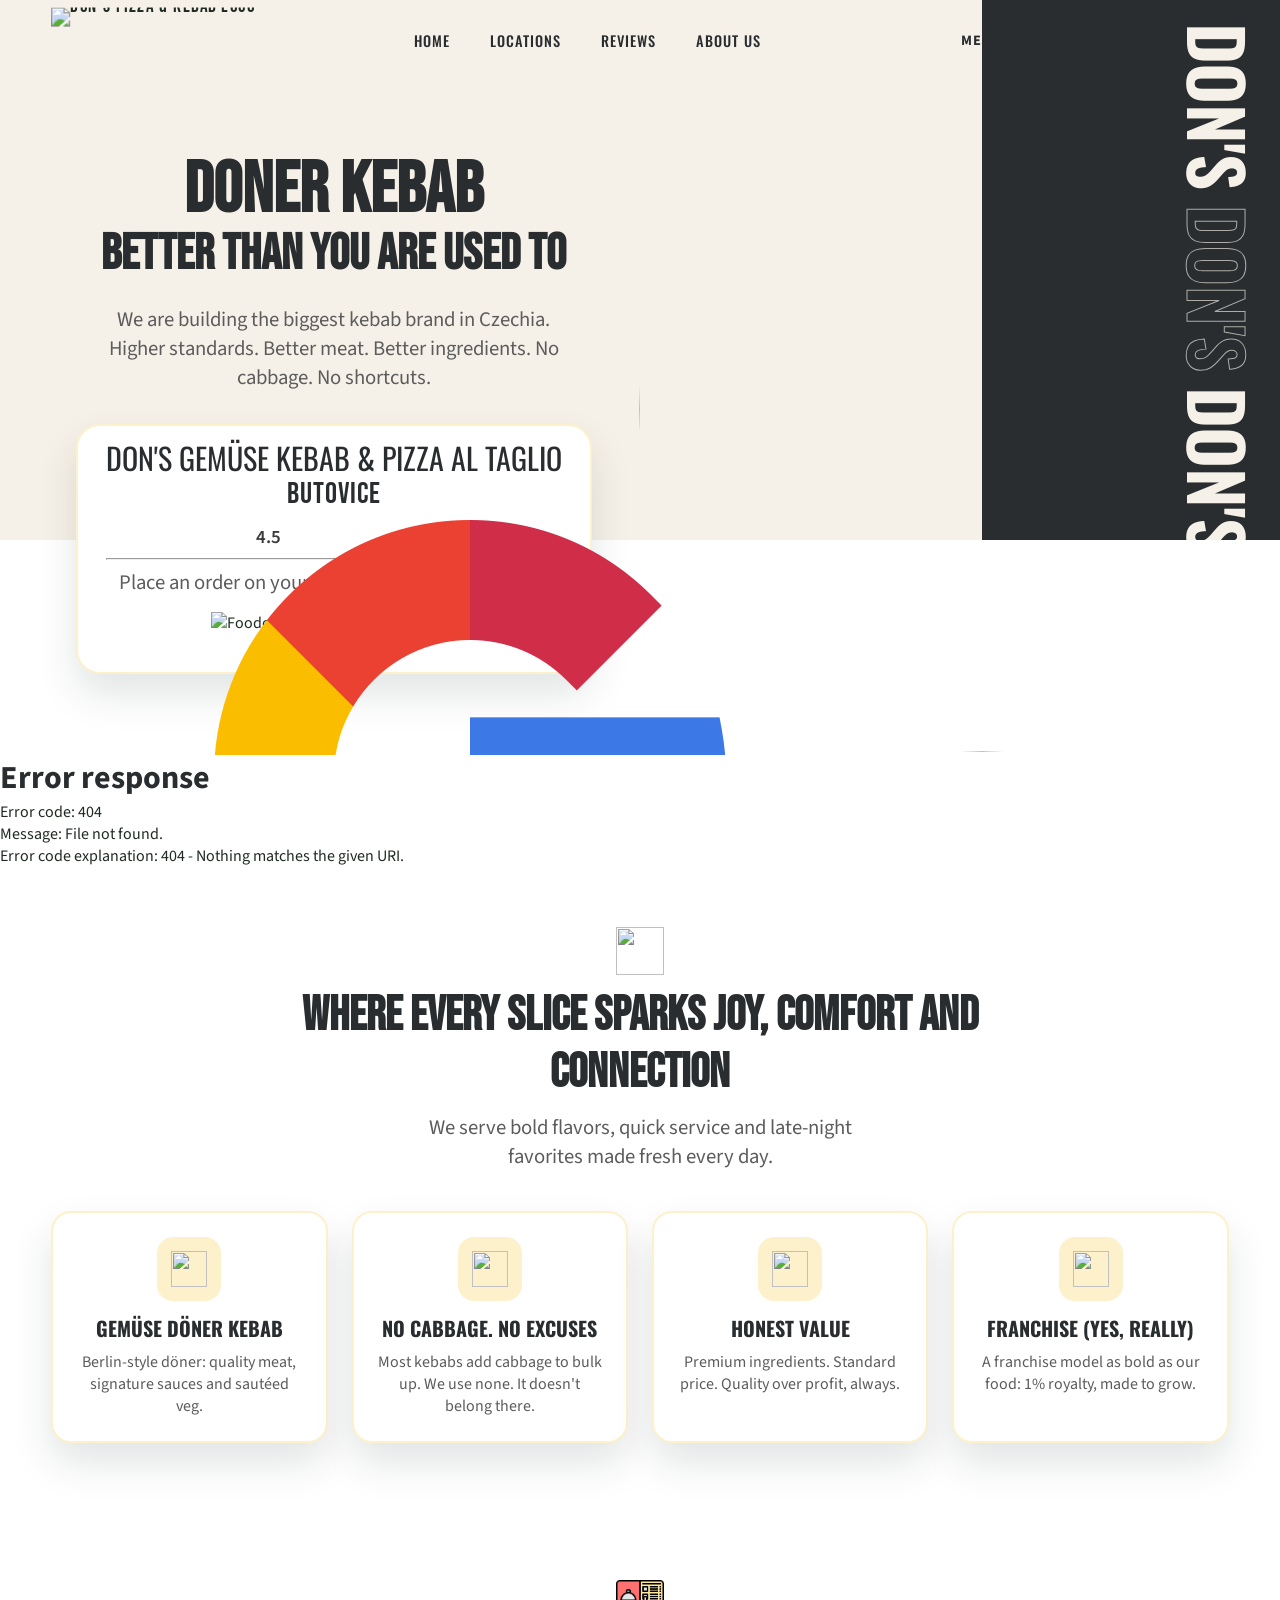
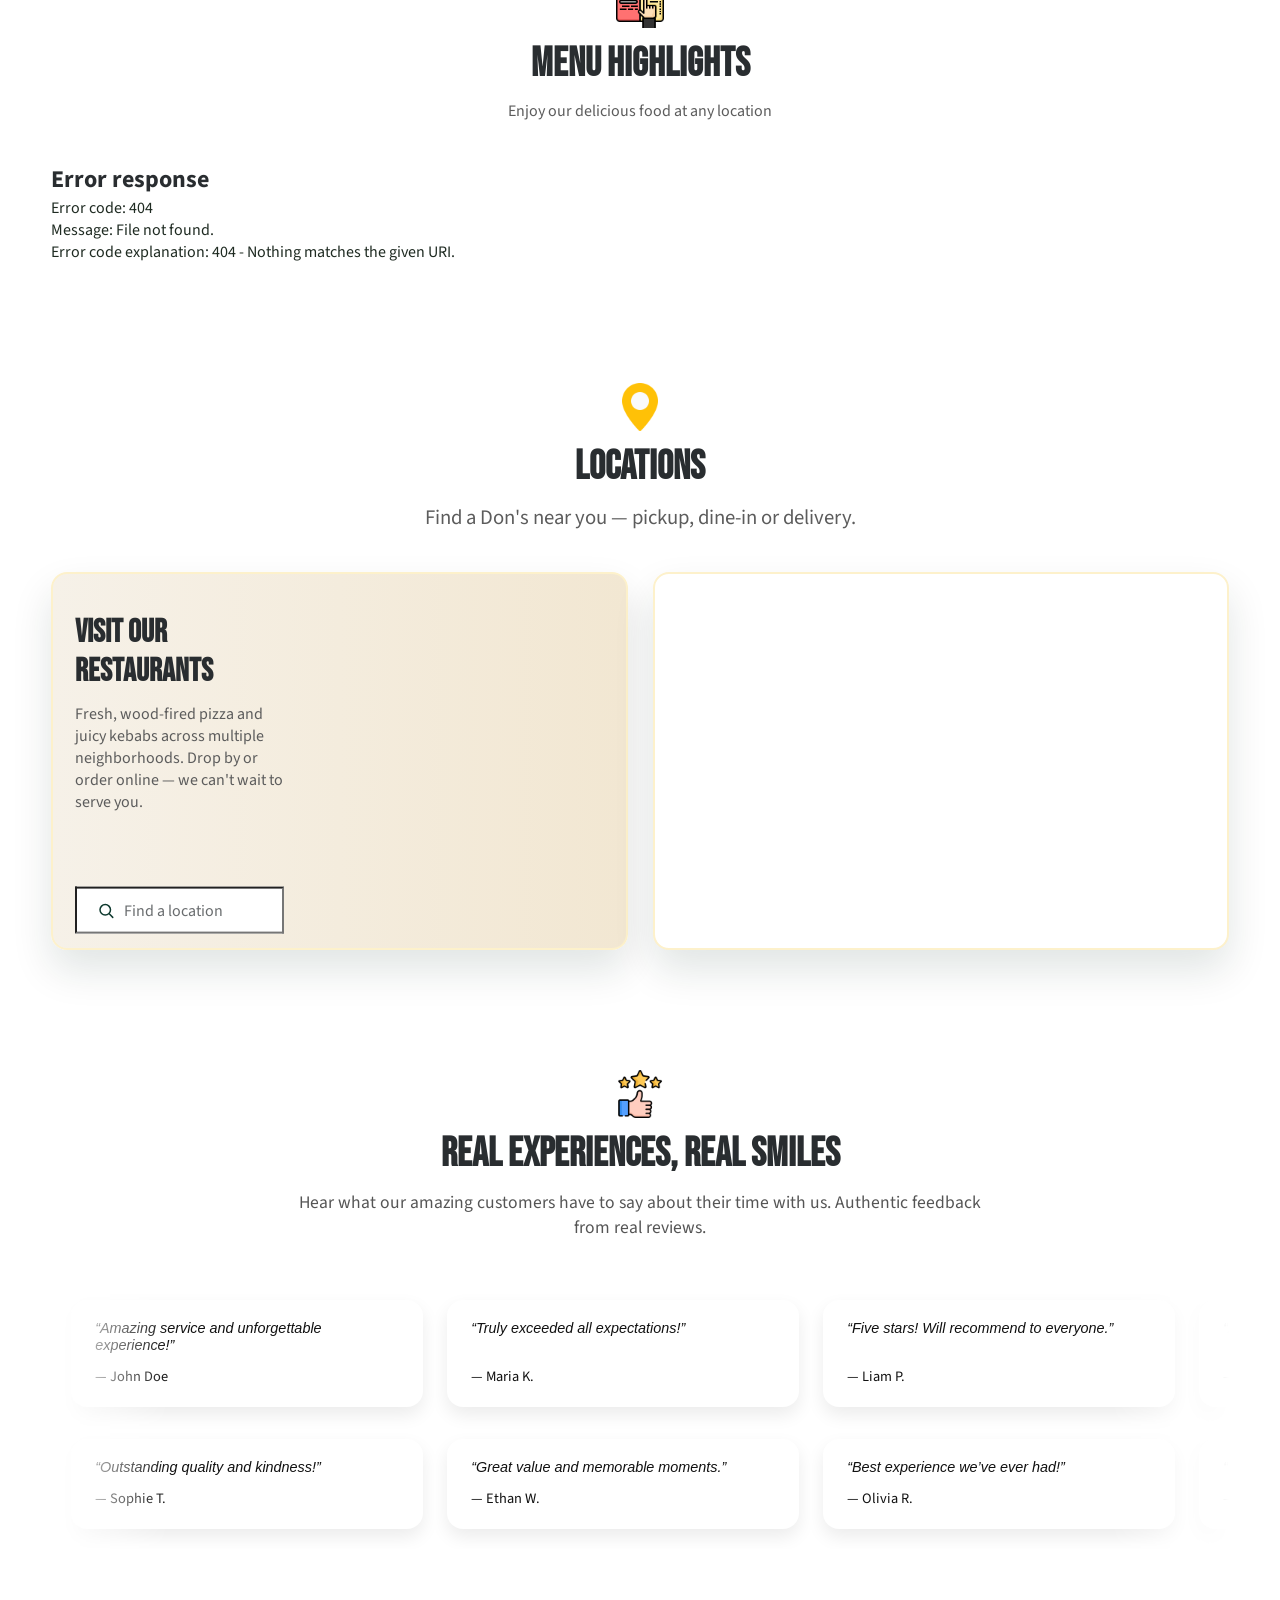
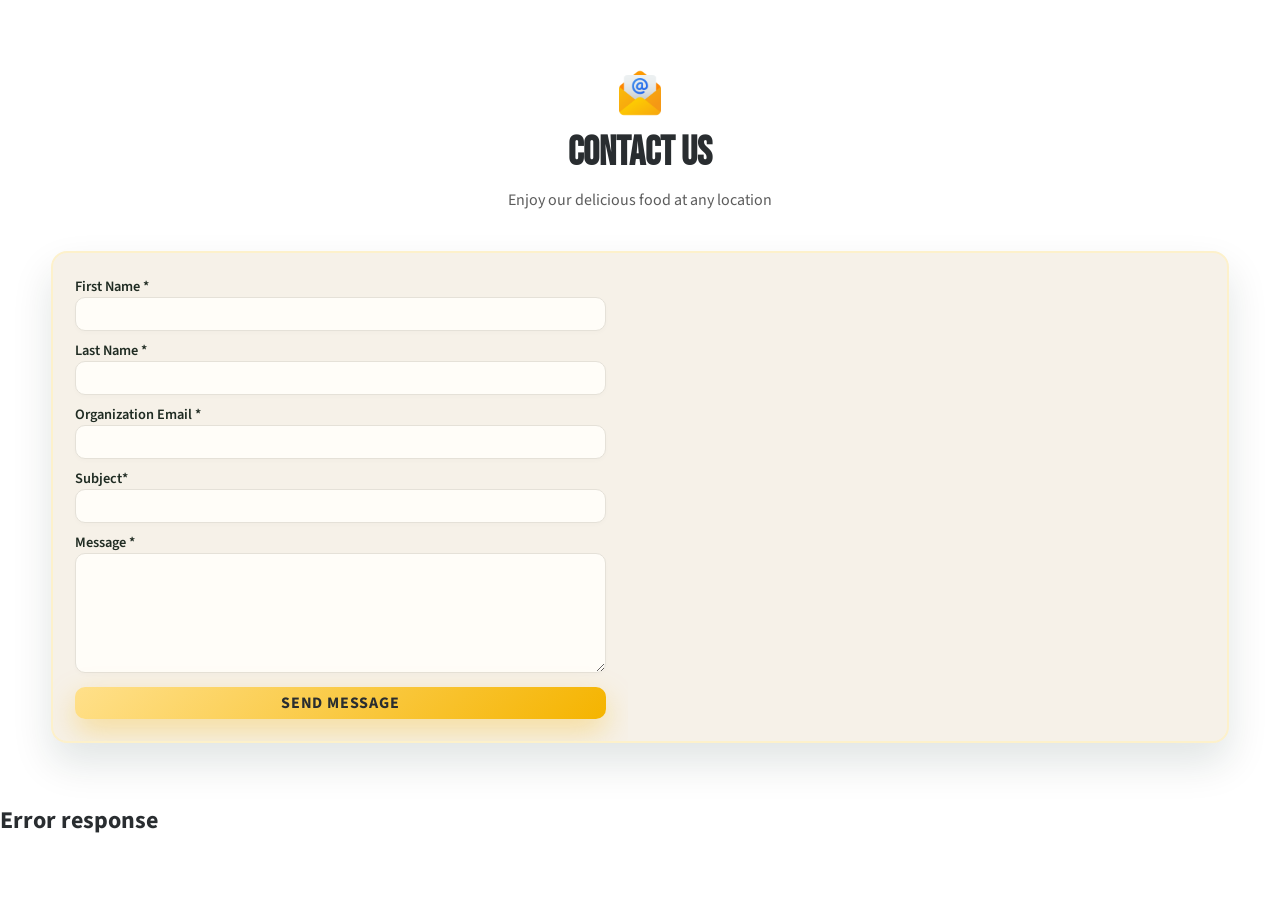
==== commit 7e49beaf: "Update hero section wording" ====
--- a/index.html
+++ b/index.html
@@ -98,9 +98,7 @@
               </h1>
             </div>
             <p class="section-lede">
-              We are building the biggest and most respected kebab name in
-              Prague. This is not the kebab you know. This is the kebab you
-              should have had all along.
+              We are building the biggest kebab brand in Czechia. Higher standards. Better meat. Better ingredients. No cabbage. No shortcuts.
             </p>
             <div class="hero-rating">
               <div class="rating-slider" aria-live="polite">
--- a/assets/css/mobile-resolution.css
+++ b/assets/css/mobile-resolution.css
@@ -0,0 +1,155 @@
+@media (max-width: 768px) {
+    .page-panel {
+        display: block !important;
+    }
+
+    .page-panel--full .page-slicer {
+        background: unset;
+        background-color: var(--bg) !important;
+    }
+
+    .header-inner {
+        flex-direction: row;
+        align-items: center;
+        justify-content: space-between;
+        width: 100%;
+        padding: 16px 24px;
+    }
+
+    .header-cta {
+        display: none;
+    }
+
+    .nav {
+        position: absolute;
+        top: 60px;
+        left: 0;
+        right: 0;
+        background: white;
+        flex-direction: column;
+        align-items: center;
+        gap: 24px;
+        padding: 32px 0;
+        transform: scaleY(0);
+        transform-origin: top;
+        transition: transform 0.3s ease;
+        margin: 0;
+        background-color: var(--gold-soft);
+    }
+
+    .nav-cta {
+        margin-top: 16px;
+    }
+
+    /* TOGGLE OPEN */
+    .nav-toggle:checked~.nav {
+        transform: scaleY(1);
+    }
+
+    .icon-close {
+        opacity: 0;
+        transform: scale(0.8);
+    }
+
+    .nav-toggle:checked+.nav-toggle-label .icon-menu {
+        opacity: 0;
+        display: none;
+        transform: scale(0.8);
+    }
+
+    .nav-toggle:checked+.nav-toggle-label .icon-close {
+        opacity: 1;
+        transform: scale(1);
+    }
+
+    /* Hamburger animation */
+    .nav-toggle:checked+.nav-toggle-label span:nth-child(1) {
+        transform: rotate(45deg) translateY(8px);
+    }
+
+    .nav-toggle:checked+.nav-toggle-label span:nth-child(2) {
+        opacity: 0;
+    }
+
+    .nav-toggle:checked+.nav-toggle-label span:nth-child(3) {
+        transform: rotate(-45deg) translateY(-8px);
+    }
+
+    .nav-toggle-label {
+        display: none;
+        cursor: pointer;
+        z-index: 110;
+    }
+
+    .icon {
+        width: 28px;
+        height: 28px;
+        stroke: #000;
+        stroke-width: 2;
+        fill: none;
+        transition: opacity 0.25s ease, transform 0.25s ease;
+    }
+
+    .video-sticky {
+        height: auto;
+    }
+
+    .video-section {
+        height: auto;
+    }
+
+    .video-section video {
+        width: min(1200px, 92vw);
+        margin: 0 auto;
+    }
+
+    #menu {
+        margin-top: 0;
+    }
+
+    .footer {
+        padding-top: 2rem;
+    }
+
+    .footer .column {
+        padding: 0;
+    }
+
+    .footer .row {
+        gap: 2rem;
+    }
+
+    .locations-banner__content form {
+        transform: none;
+    }
+
+    .marquee-band {
+        overflow: hidden;
+    }
+
+    .marquee-track--dark {
+        box-shadow: 0 4px 4px rgba(0, 0, 0, 0.3)
+    }
+
+    .marquee-track--gold {
+        box-shadow: 0 4px 4px rgba(0, 0, 0, 0.3)
+    }
+
+    .hero {
+        padding: 0;
+    }
+
+    .hero-plate {
+        transform: none;
+        position: unset;
+    }
+
+    .hero-visual {
+        justify-self: center;
+    }
+
+    .footer-credit {
+        flex-direction: column;
+        row-gap: 1em;
+    }
+}
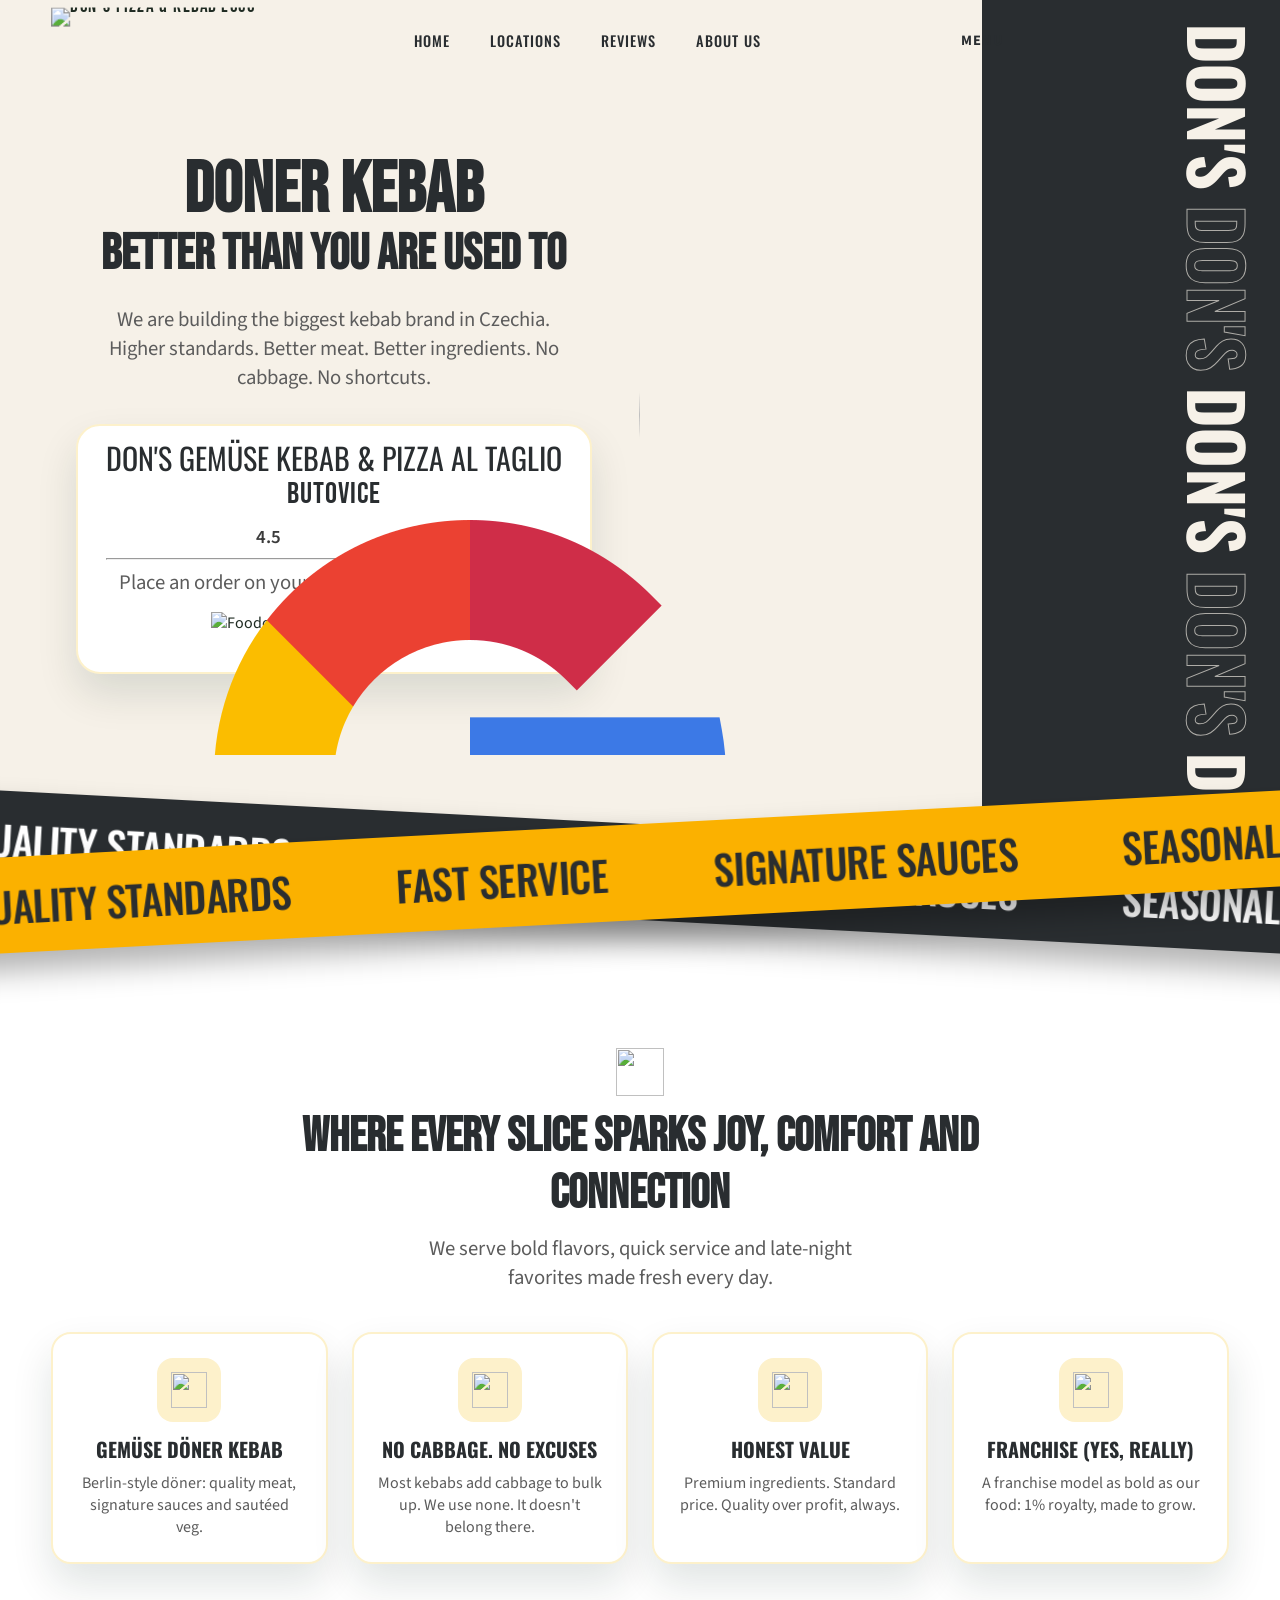
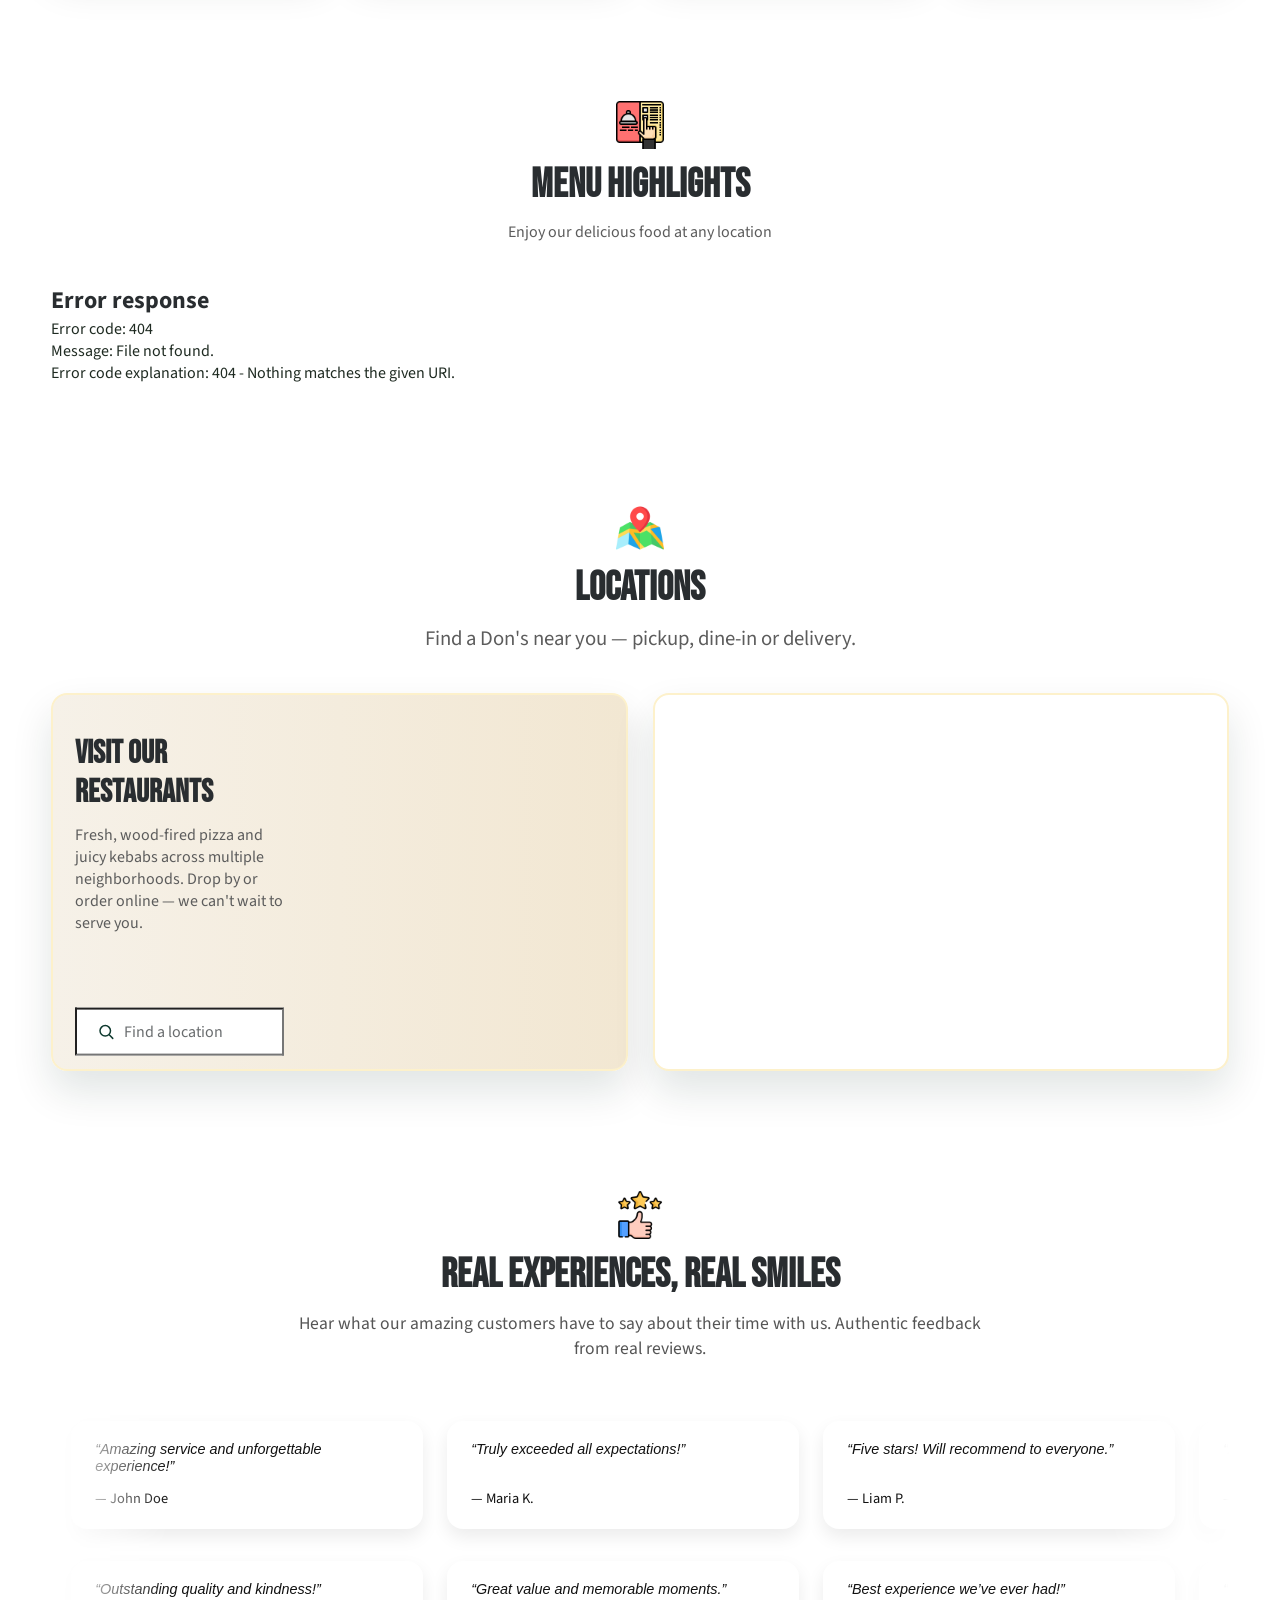
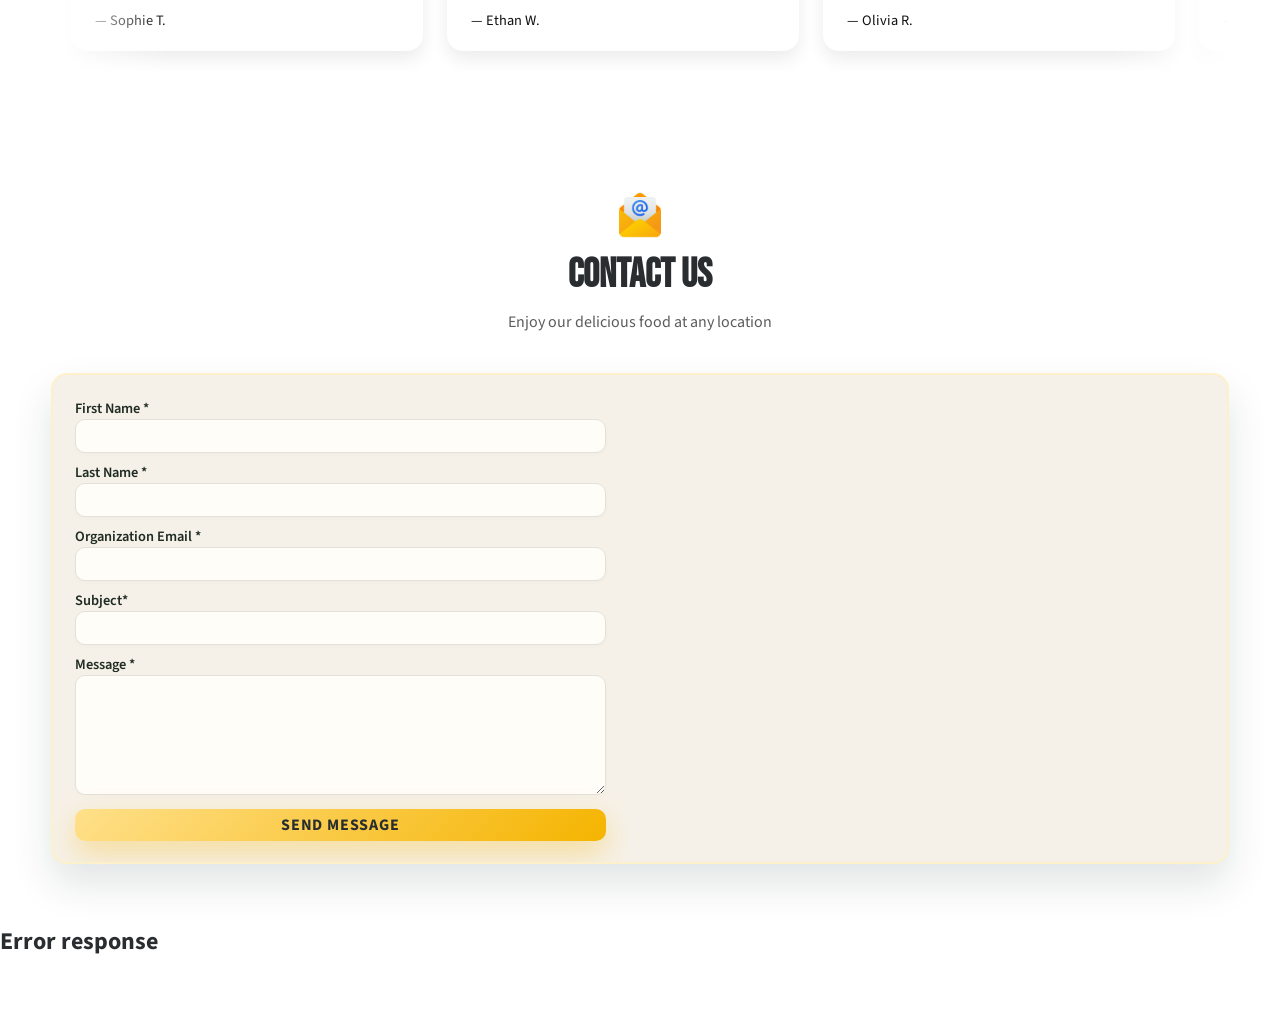
==== commit 1cbff14a: "update location header and fresh ingridients icons" ====
--- a/index.html
+++ b/index.html
@@ -501,7 +501,7 @@
         <div class="container">
           <div class="features-header">
             <div class="features-header-icon">
-              <img src="assets/img/icons/location.png" alt="" />
+              <img src="assets/img/icons/map.png" alt="" />
             </div>
             <h2>Locations</h2>
             <p class="section-lede">
--- a/assets/css/main.css
+++ b/assets/css/main.css
@@ -659,8 +659,8 @@
   background-image: url("/first-web/assets/img/belt/souce.png");
 }
 
-.ribbon-icon--kebab {
-  background-image: url("/first-web/assets/img/belt/kebab.svg");
+.ribbon-icon--fresh {
+  background-image: url("/first-web/assets/img/belt/fresh.png");
 }
 
 .ribbon-icon--bread {
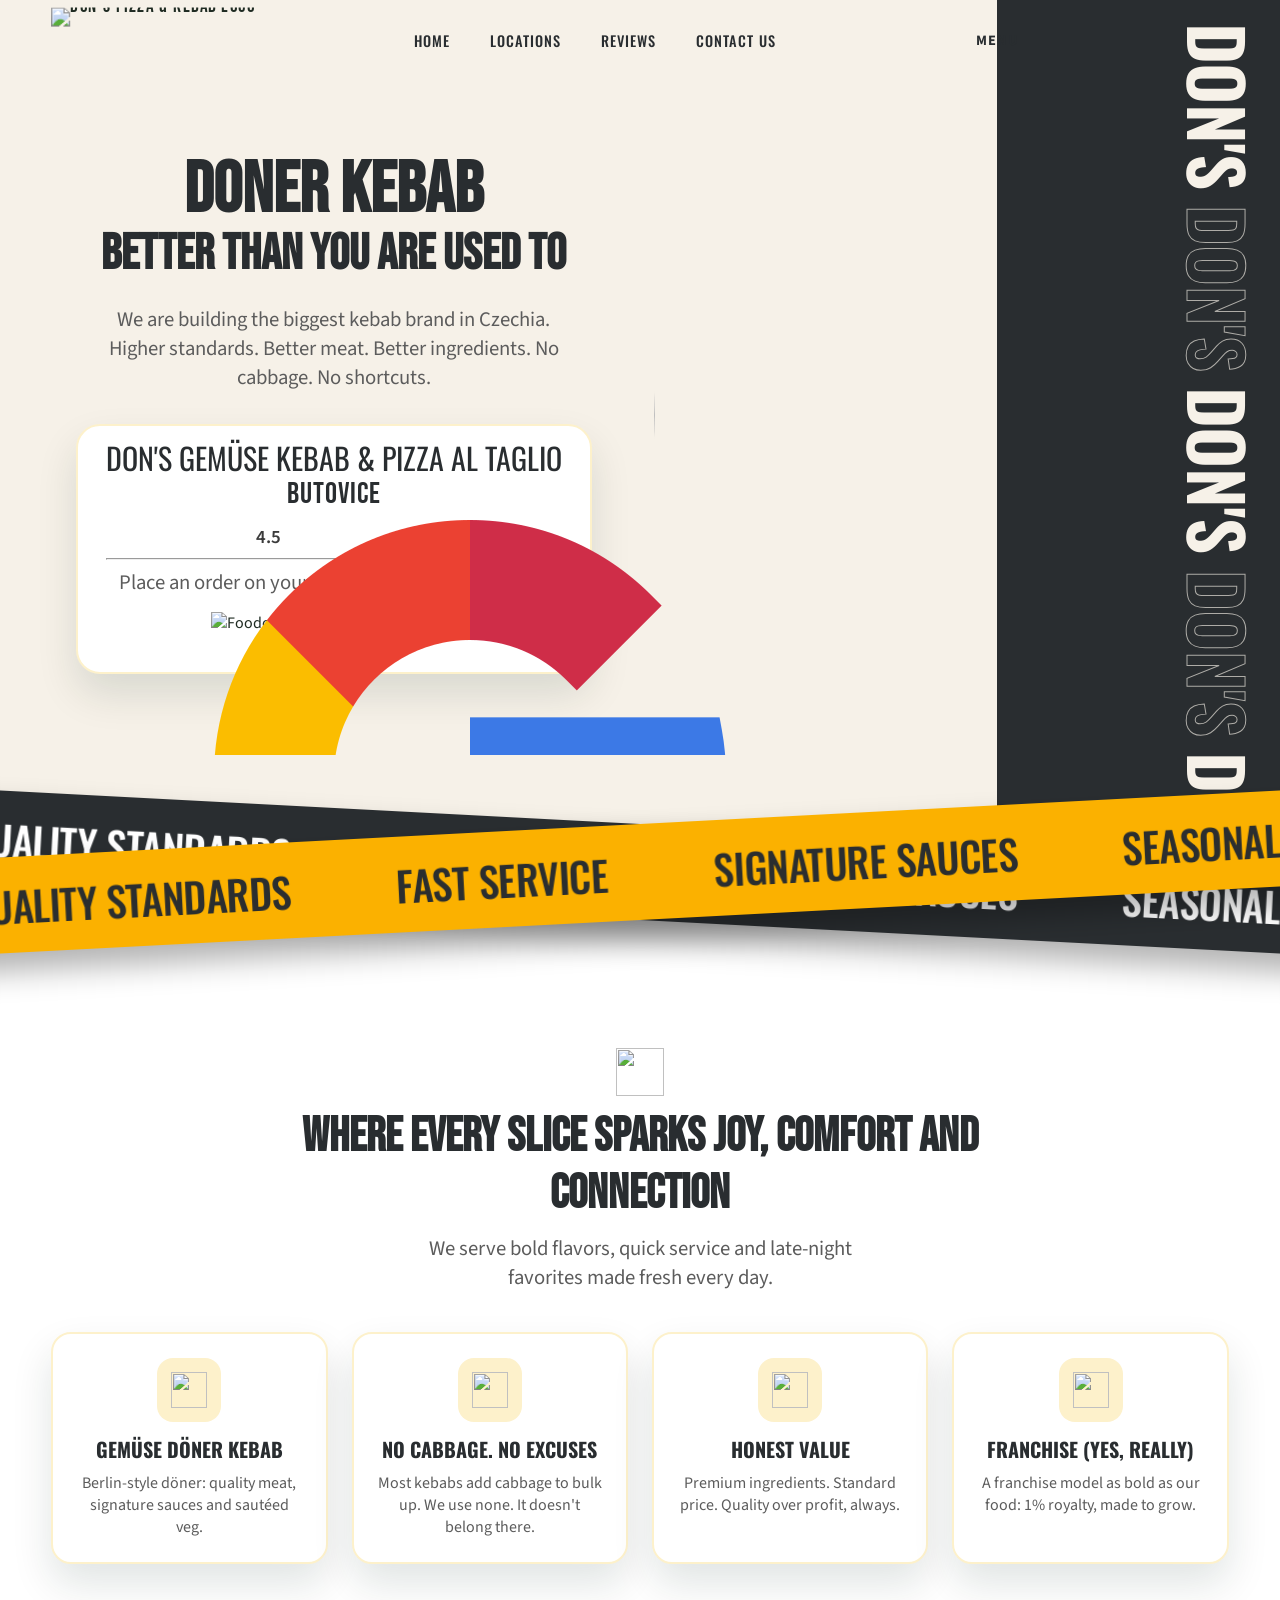
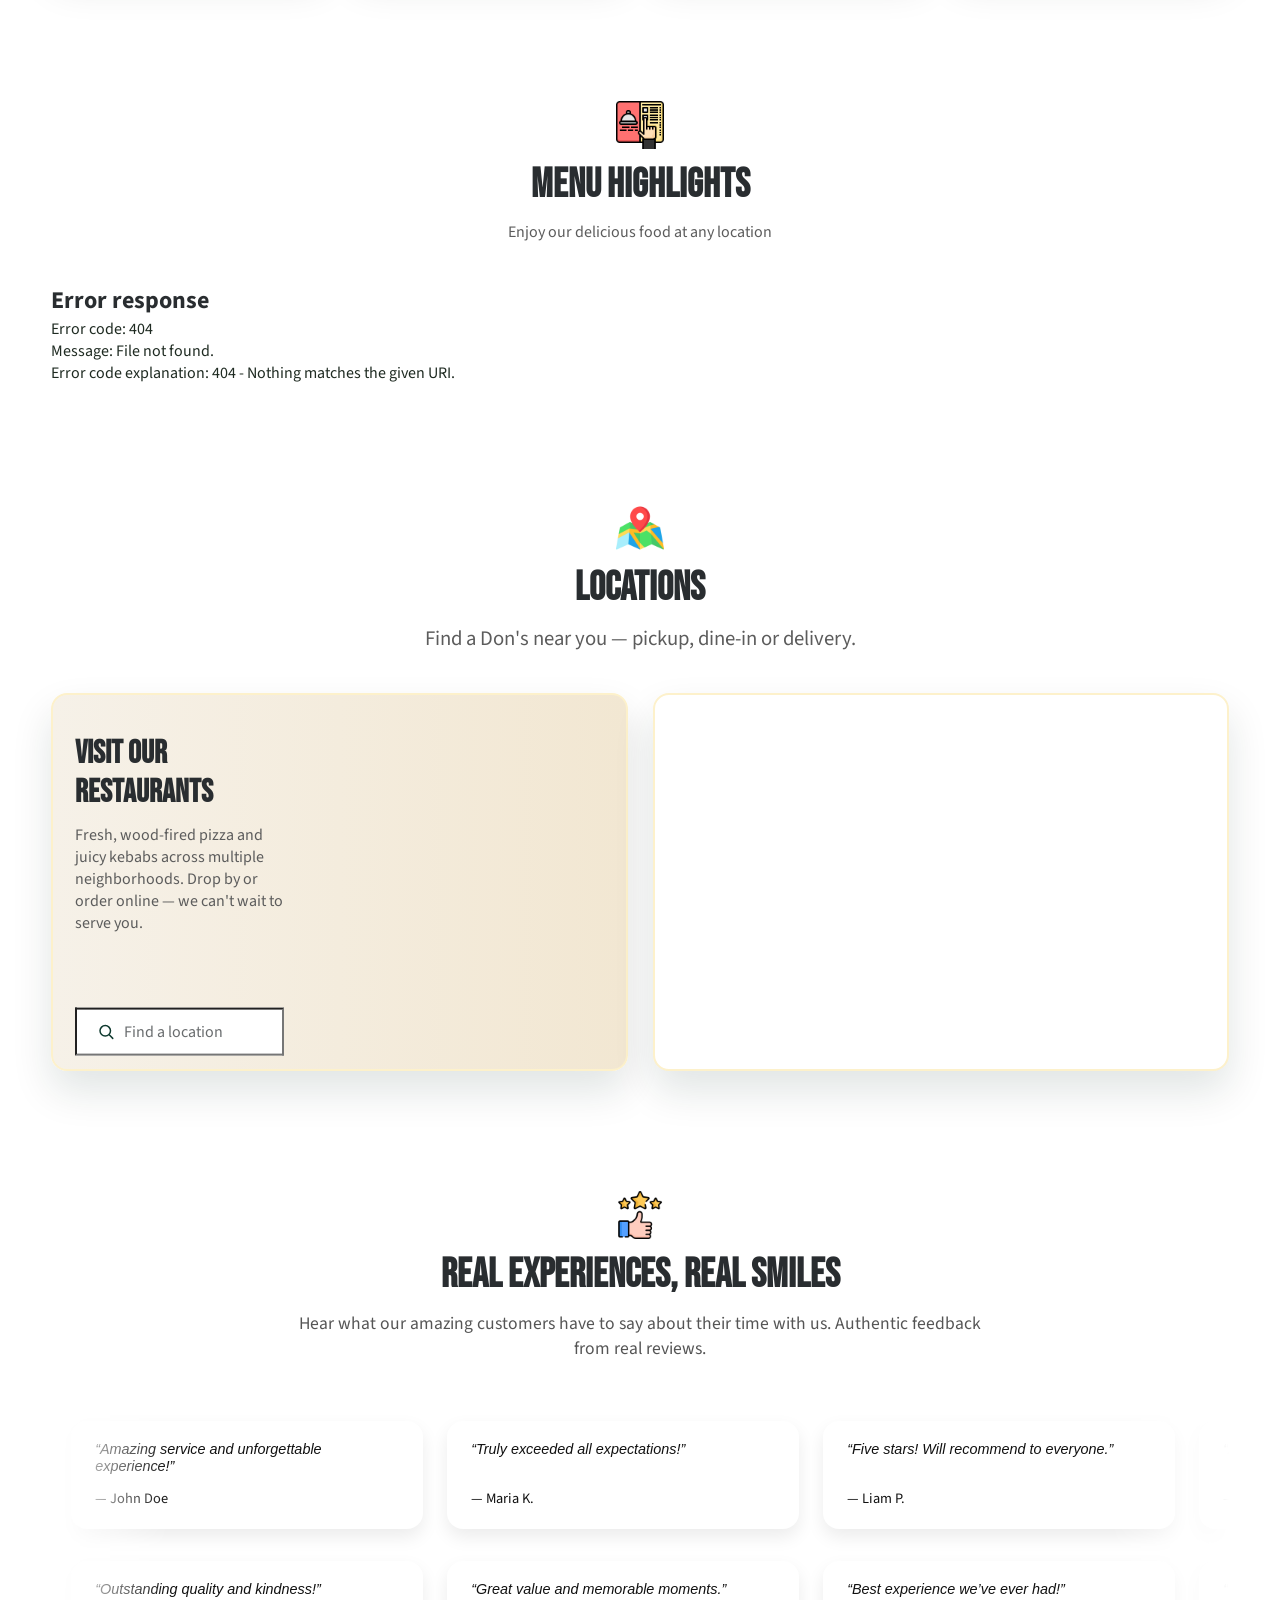
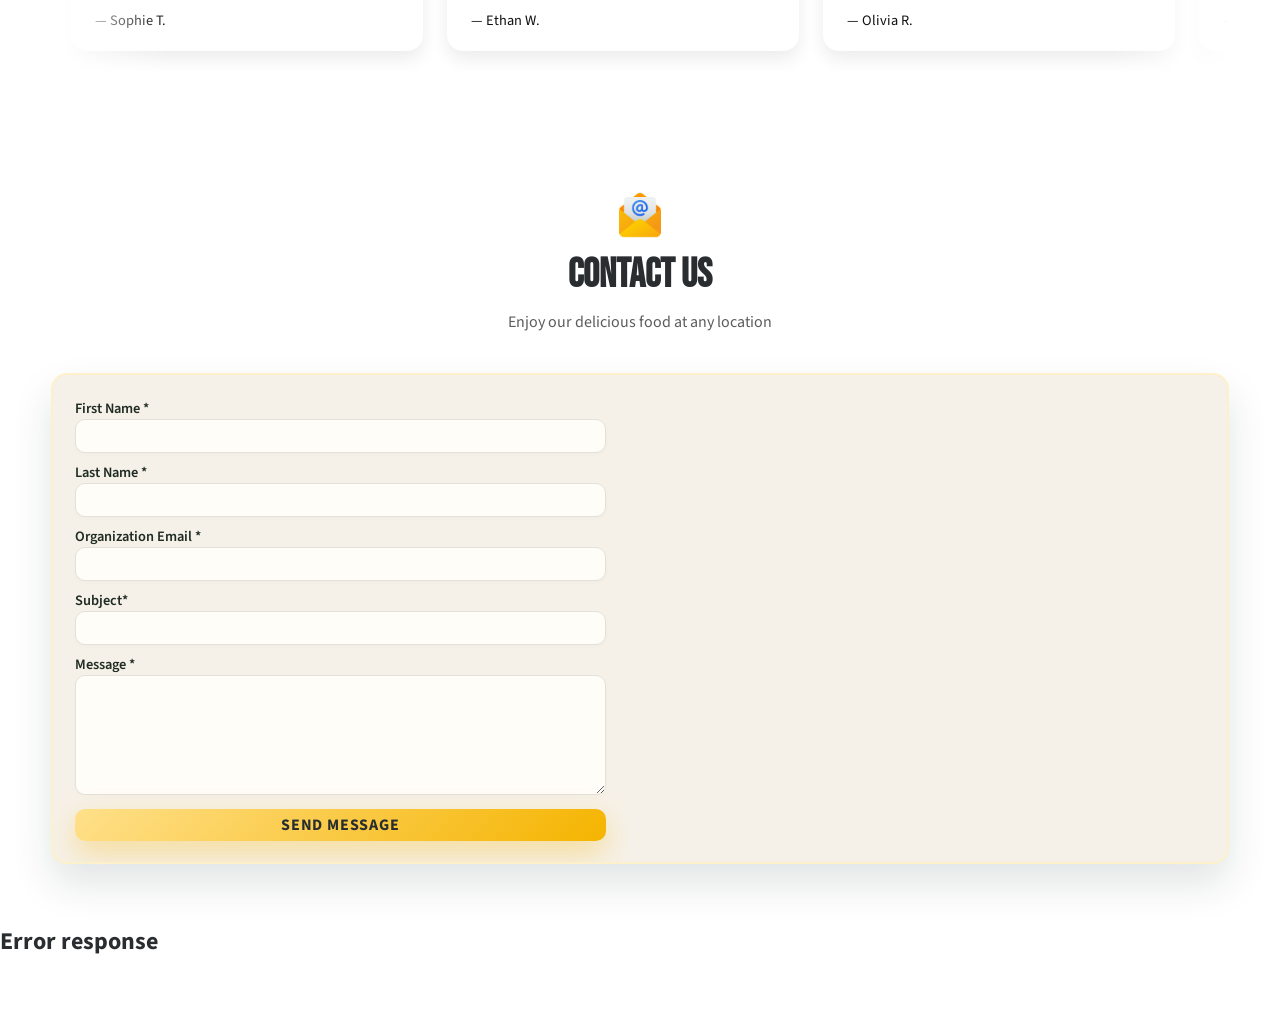
==== commit fd95b88c: "link contact-us with the header" ====
--- a/index.html
+++ b/index.html
@@ -56,7 +56,7 @@
           <a class="nav-link" href="#home">Home</a>
           <a class="nav-link" href="#locations">Locations</a>
           <a class="nav-link" href="#reviews">Reviews</a>
-          <a class="nav-link" href="#about">About us</a>
+          <a class="nav-link" href="#contact-us">Contact us</a>
         </nav>
         <div class="header-cta">
           <div class="header-cta-inner">
--- a/assets/css/mobile-resolution.css
+++ b/assets/css/mobile-resolution.css
@@ -6,6 +6,10 @@
     .page-panel--full .page-slicer {
         background: unset;
         background-color: var(--bg) !important;
+    }
+
+    .page-panel--full .page-slicer::after {
+        background-image: none !important;
     }
 
     .header-inner {
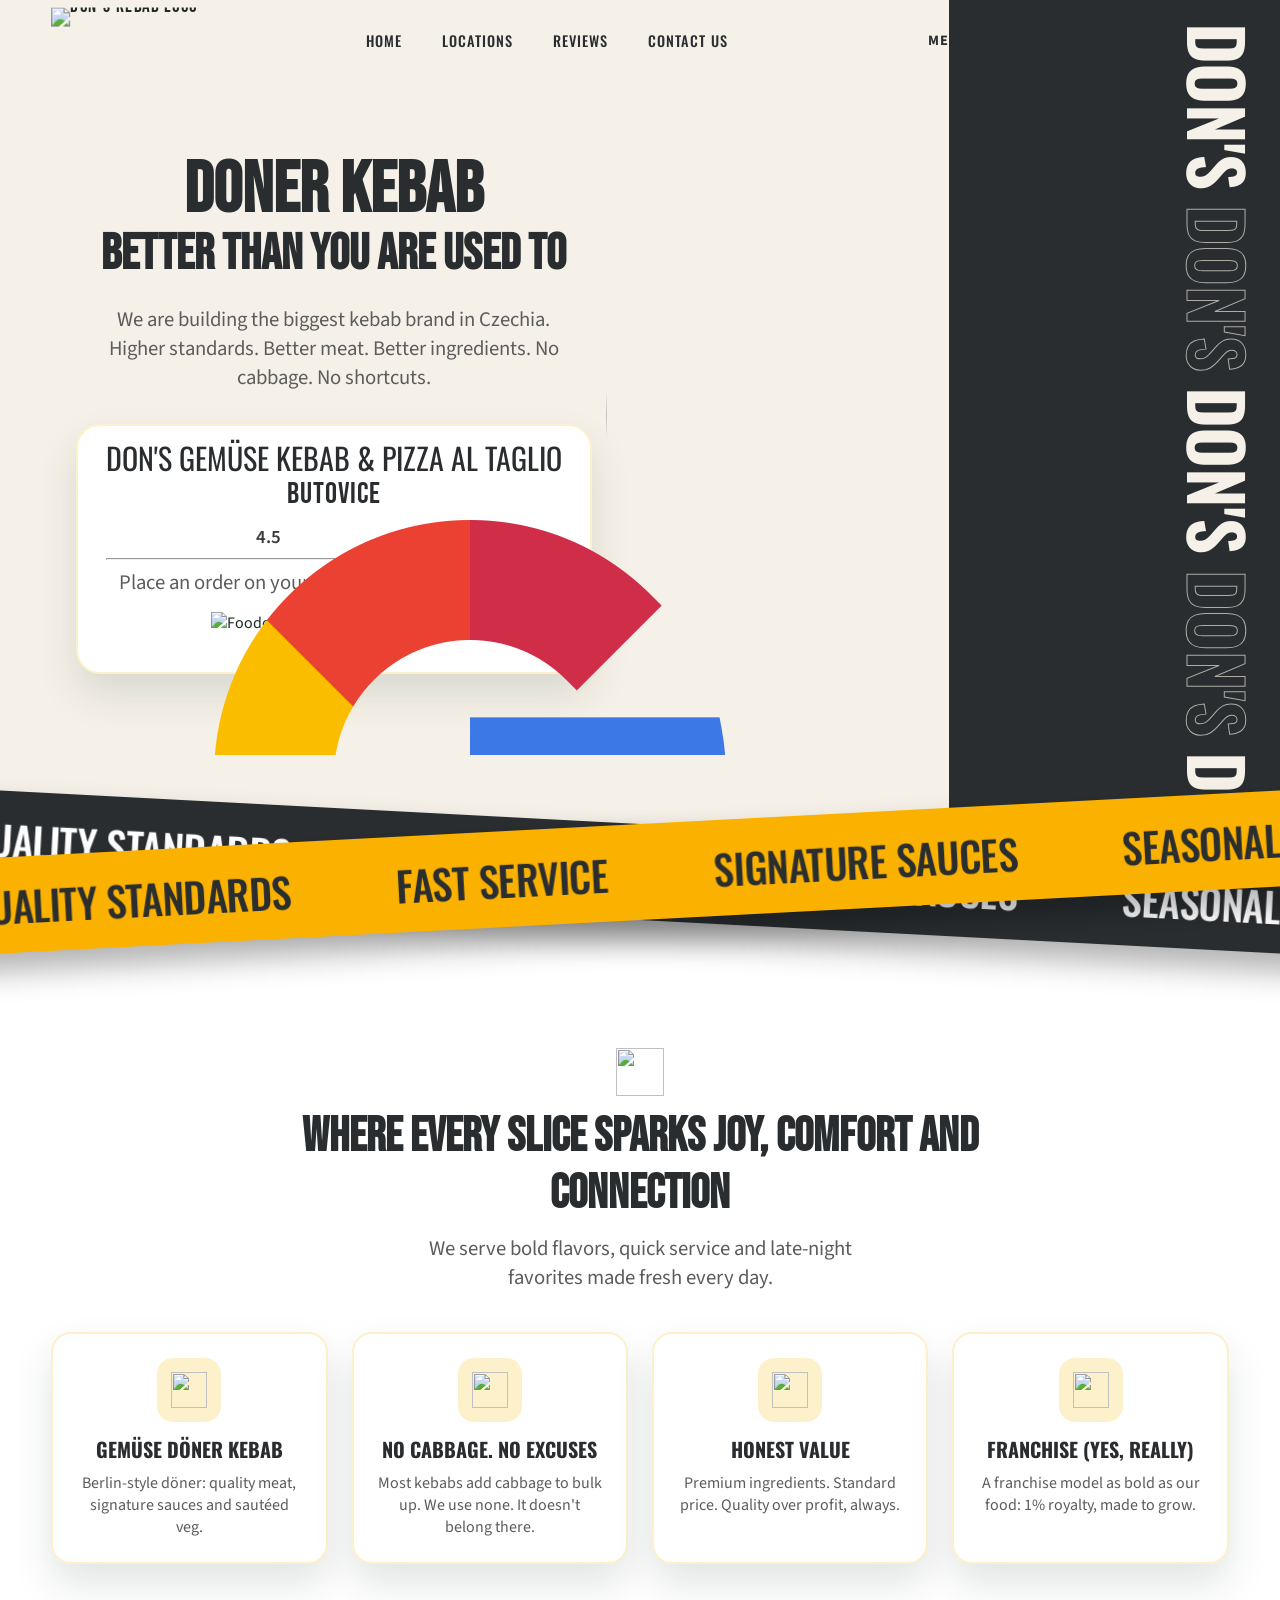
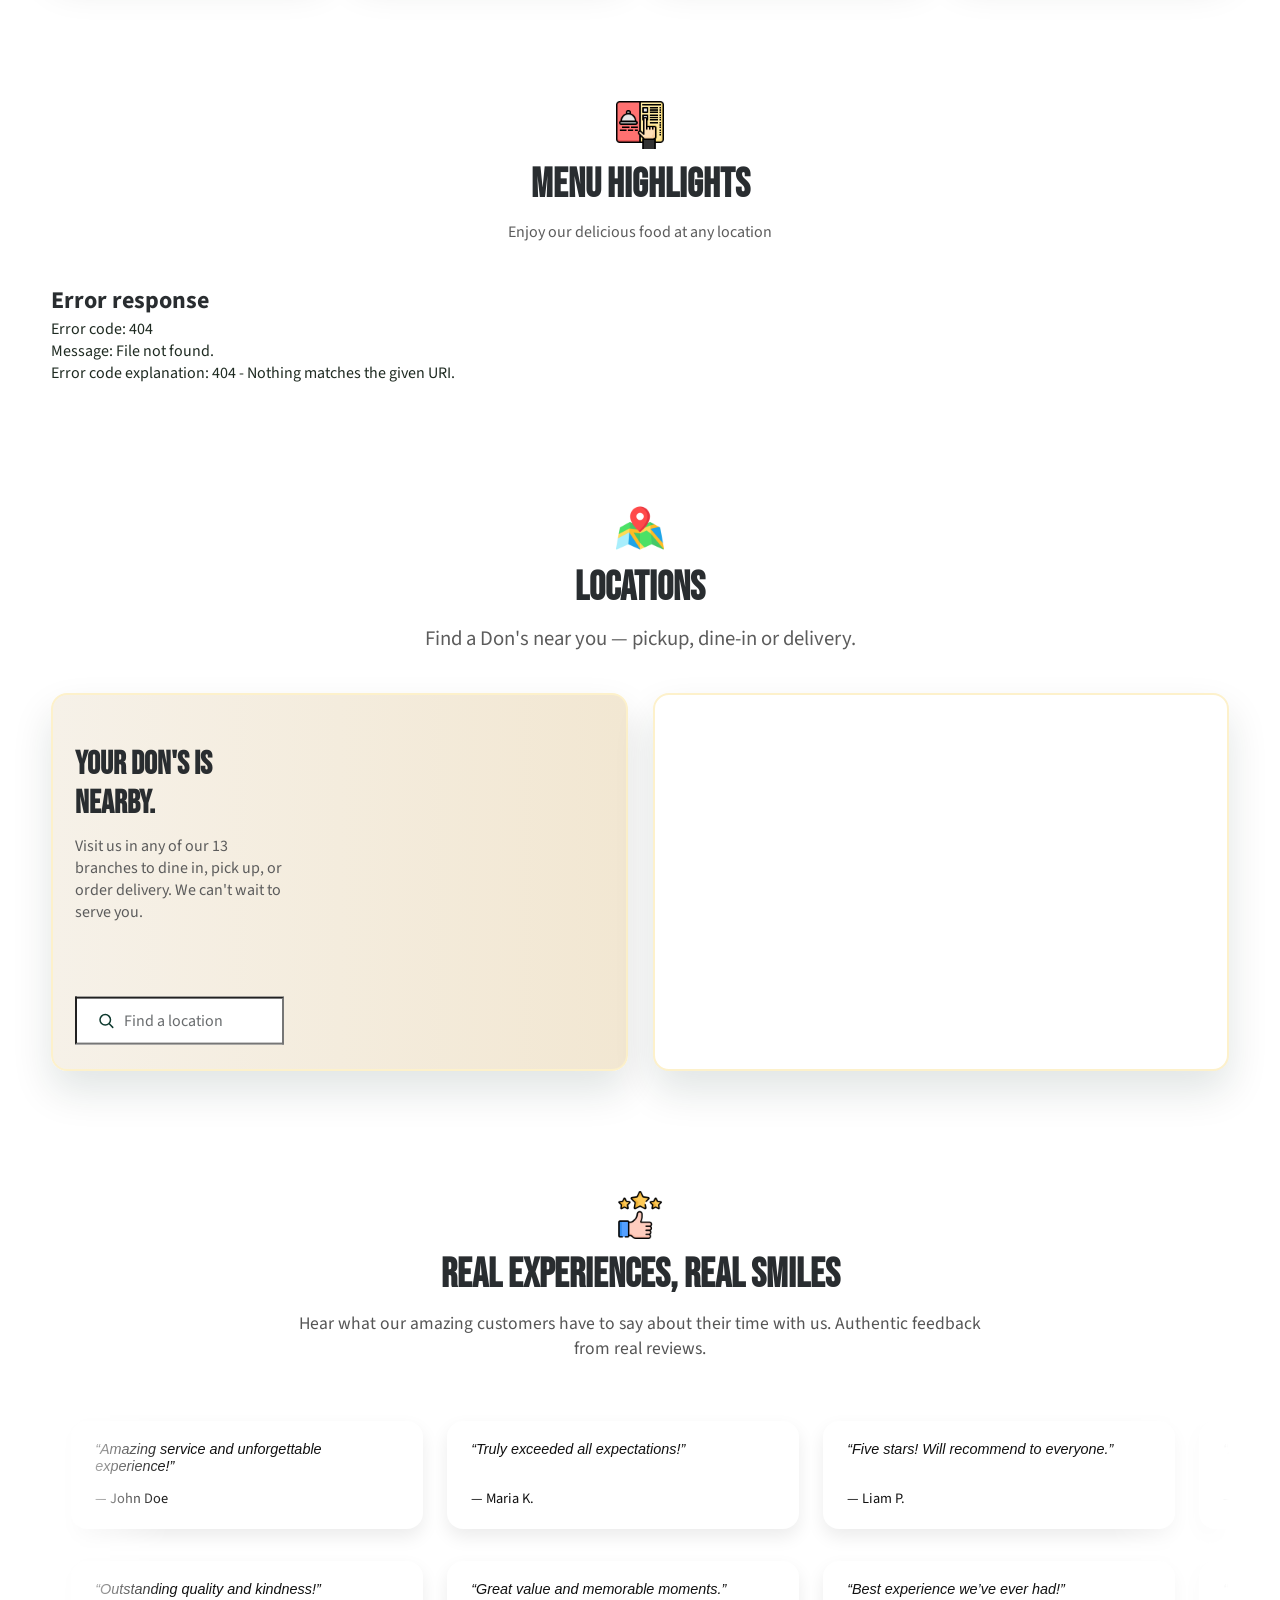
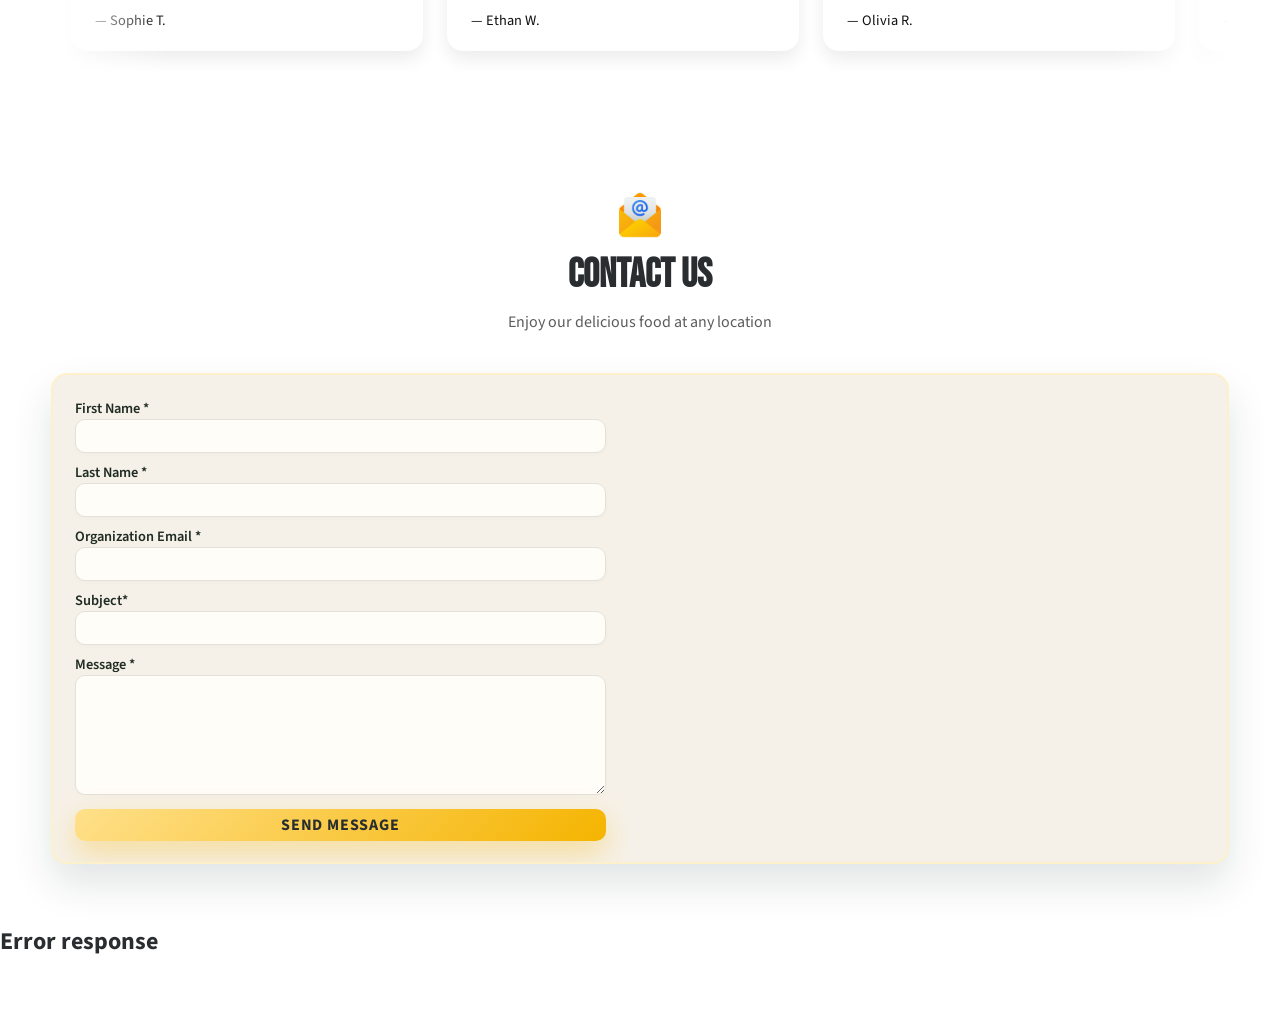
==== commit f689c694: "improve the sidebar and make mobile friendly" ====
--- a/index.html
+++ b/index.html
@@ -3,10 +3,10 @@
   <head>
     <meta charset="utf-8" />
     <meta name="viewport" content="width=device-width, initial-scale=1" />
-    <title>DON's Pizza & Kebab</title>
+    <title>DON's Kebab</title>
     <meta
       name="description"
-      content="Wood-fired pizza, kebabs, and late-night comfort food made fresh."
+      content="Doner kebab better than you are used to"
     />
     <link rel="icon" href="assets/img/logos/dons.svg" type="image/svg+xml" />
     <link rel="preconnect" href="https://fonts.googleapis.com" />
@@ -21,58 +21,12 @@
     />
     <link rel="stylesheet" href="assets/css/main.css" />
     <link rel="stylesheet" href="assets/css/mobile-resolution.css" />
+    <link rel="stylesheet" href="assets/css/tablet-resolution.css" />
+
   </head>
   <body>
-    <header class="site-header">
-      <div class="container header-inner">
-        <a class="logo" href="#home" aria-label="Don's Pizza & Kebab">
-          <img
-            class="logo-image"
-            src="assets/img/logos/dons.svg"
-            alt="DON's Pizza & Kebab logo"
-          />
-        </a>
-
-        <!-- MOBILE TOGGLE -->
-        <input type="checkbox" id="nav-toggle" class="nav-toggle" />
-
-        <label
-          for="nav-toggle"
-          class="nav-toggle-label"
-          aria-label="Toggle menu"
-        >
-          <!-- Hamburger icon -->
-          <svg class="icon icon-menu" viewBox="0 0 24 24" aria-hidden="true">
-            <path d="M3 6h18M3 12h18M3 18h18" />
-          </svg>
-
-          <!-- Close icon -->
-          <svg class="icon icon-close" viewBox="0 0 24 24" aria-hidden="true">
-            <path d="M6 6l12 12M18 6l-12 12" />
-          </svg>
-        </label>
-
-        <nav class="nav" aria-label="Primary">
-          <a class="nav-link" href="#home">Home</a>
-          <a class="nav-link" href="#locations">Locations</a>
-          <a class="nav-link" href="#reviews">Reviews</a>
-          <a class="nav-link" href="#contact-us">Contact us</a>
-        </nav>
-        <div class="header-cta">
-          <div class="header-cta-inner">
-            <a
-              class="btn btn-primary btn-pill btn-animated btn-curvy"
-              href="#menu"
-            >
-              <span class="btn-outline" aria-hidden="true"></span>
-              <span class="btn-fill" aria-hidden="true"></span>
-              <span class="btn-hover" aria-hidden="true"></span>
-              <span class="btn-label">Menu</span>
-            </a>
-          </div>
-        </div>
-      </div>
-    </header>
+    <div data-include="partials/header.html"></div>
+   
     <div class="page-panel page-panel--full" aria-hidden="true">
       <div class="page-slicer" aria-hidden="true">
         <div class="panel-vertical-text" aria-hidden="true">
@@ -516,11 +470,10 @@
               aria-label="Locations banner"
             >
               <div class="locations-banner__content">
-                <h3>Visit our restaurants</h3>
+                <h3>Your DON's is nearby.</h3>
                 <p>
-                  Fresh, wood-fired pizza and juicy kebabs across multiple
-                  neighborhoods. Drop by or order online — we can't wait to
-                  serve you.
+                  Visit us in any of our 13 branches to dine in, pick up, or order delivery. 
+                  We can't wait to serve you.
                 </p>
                 <form role="find-location" aria-label="Find a location form">
                   <input
@@ -551,6 +504,7 @@
                 class="locations-map__frame card"
                 data-api-key="AIzaSyDhF8Xto6ENguGBN9--wB-NuYlollvot3Y"
                 data-map-id="d7a3710499e926c882fde4c1"
+                data-live-place-fallback="true"
                 aria-label="Don's locations map"
               ></div>
             </div>
@@ -639,6 +593,7 @@
         }
       ];
     </script>
+    <script src="assets/js/header.js" async defer></script>
     <script src="assets/js/main.js" async defer></script>
     <script src="https://web3forms.com/client/script.js" async defer></script>
     <script src="assets/js/contact-us.js" async defer></script>
--- a/assets/css/main.css
+++ b/assets/css/main.css
@@ -1197,7 +1197,9 @@
 }
 
 .menu-description {
-  font-size: clamp(15px, 1.6vw, 18px);
+  margin-top: 2px;
+  font-size: clamp(13px, 1.3vw, 16px);
+  line-height: 1.35;
   color: var(--muted);
 }
 
@@ -1221,6 +1223,8 @@
   margin: 0;
   padding: 0;
   background-color: transparent;
+  position: relative;
+  z-index: 102;
 }
 
 /* Footer background block */
@@ -1258,6 +1262,13 @@
   justify-content: space-between;
   padding-bottom: var(--pico-typography-spacing-vertical);
 }
+
+.footer-image{
+  background-image: url("/first-web/assets/img/main-page/dons.svg");
+  background-size: contain;
+  background-position: center;
+}
+
 
 /* Social media logo row */
 .social-logos {
@@ -1360,6 +1371,15 @@
   transform: scale(1.05);
 }
 
+.testimonial-card.is-clickable {
+  cursor: pointer;
+}
+
+.testimonial-card.is-clickable:focus-visible {
+  outline: 2px solid var(--gold);
+  outline-offset: 2px;
+}
+
 .review-text {
   font-size: 0.9rem;
   font-style: italic;
@@ -1374,6 +1394,8 @@
   align-items: center;
   color: var(--text-light);
   margin-top: auto;
+  flex-wrap: wrap;
+  row-gap: 4px;
 }
 
 .reviewer-name {
@@ -1398,8 +1420,29 @@
   flex: 0 0 auto;
 }
 
+.reviewer-avatar.has-photo{
+  background-color: transparent;
+  background-size: cover;
+  background-position: center;
+  background-repeat: no-repeat;
+  color: transparent;
+}
+
+.reviewer-avatar.has-photo{
+  background-color: transparent;
+  background-size: cover;
+  background-position: center;
+  background-repeat: no-repeat;
+  color: transparent;
+}
+
 .reviewer-name-text {
   white-space: nowrap;
+}
+
+.testimonial-card.is-clickable .reviewer-name,
+.testimonial-card.is-clickable .reviewer-name-text {
+  text-decoration: none;
 }
 
 /* Reviewer rating row */
@@ -1415,6 +1458,30 @@
   gap: 4px;
   color: inherit;
   text-decoration: none;
+}
+
+.review-branch{
+  flex-basis: 100%;
+  margin-top: 4px;
+  color: #b3b3b3;
+  font-size: 0.5rem;
+  line-height: 1.1;
+  white-space: nowrap;
+  overflow: hidden;
+  text-overflow: ellipsis;
+  text-align: right;
+}
+
+.review-branch{
+  flex-basis: 100%;
+  margin-top: 4px;
+  color: #b3b3b3;
+  font-size: 0.5rem;
+  line-height: 1.1;
+  white-space: nowrap;
+  overflow: hidden;
+  text-overflow: ellipsis;
+  text-align: right;
 }
 
 .review-star {
@@ -1621,4 +1688,8 @@
   margin-left: auto;
   cursor: pointer;
   font-weight: bold;
+}
+
+#mobile-menu-button {
+  display: none;;
 }
--- a/assets/css/mobile-resolution.css
+++ b/assets/css/mobile-resolution.css
@@ -156,4 +156,11 @@
         flex-direction: column;
         row-gap: 1em;
     }
-}+
+    .rating-card {
+        min-width: 95vw;
+    }
+    #mobile-menu-button {
+        display: block;
+    }
+}
--- a/assets/css/tablet-resolution.css
+++ b/assets/css/tablet-resolution.css
@@ -0,0 +1,18 @@
+@media (min-width: 768px) and (max-width: 1030px) {
+    .page-panel {
+        display: block !important;
+    }
+
+    .page-panel--full .page-slicer {
+        background: unset;
+        background-color: var(--bg) !important;
+    }
+
+    .page-panel--full .page-slicer::after {
+        background-image: none !important;
+    }
+
+    .hero-plate {
+        top: 20vh !important
+    }
+}
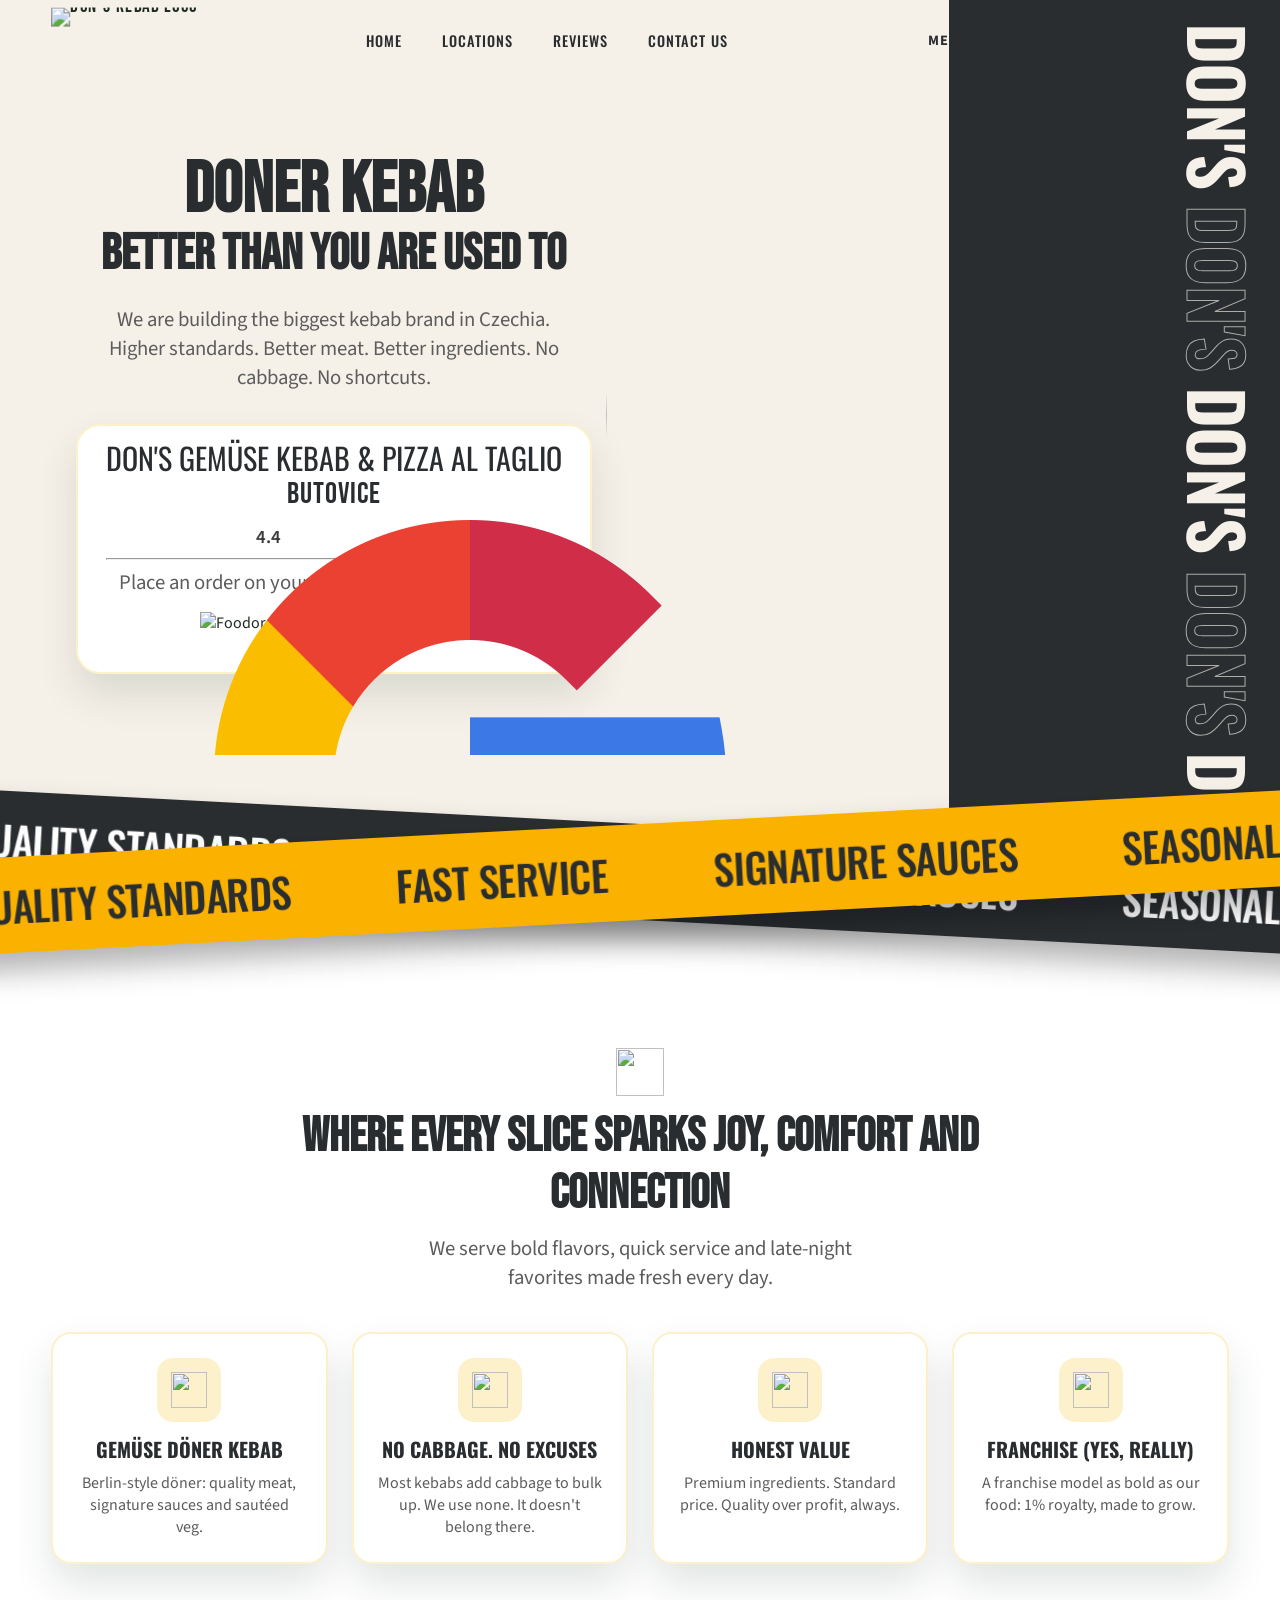
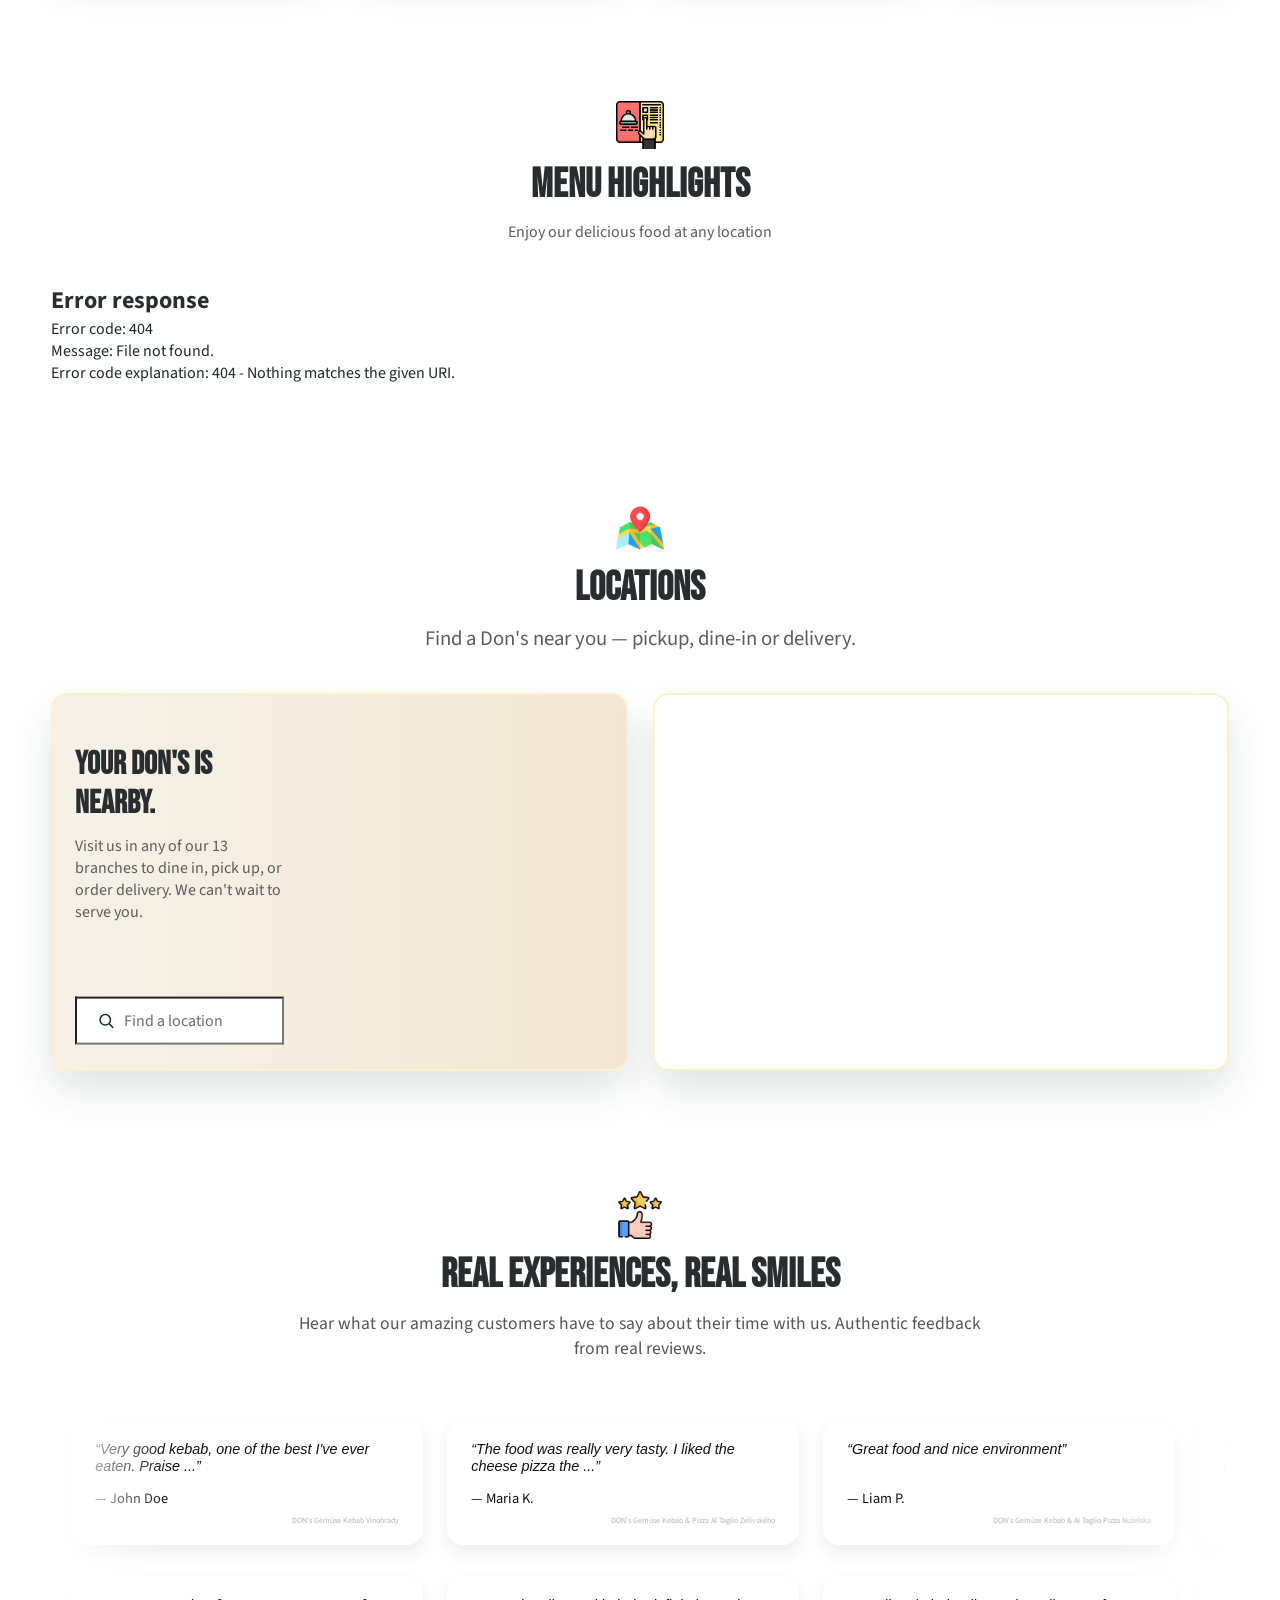
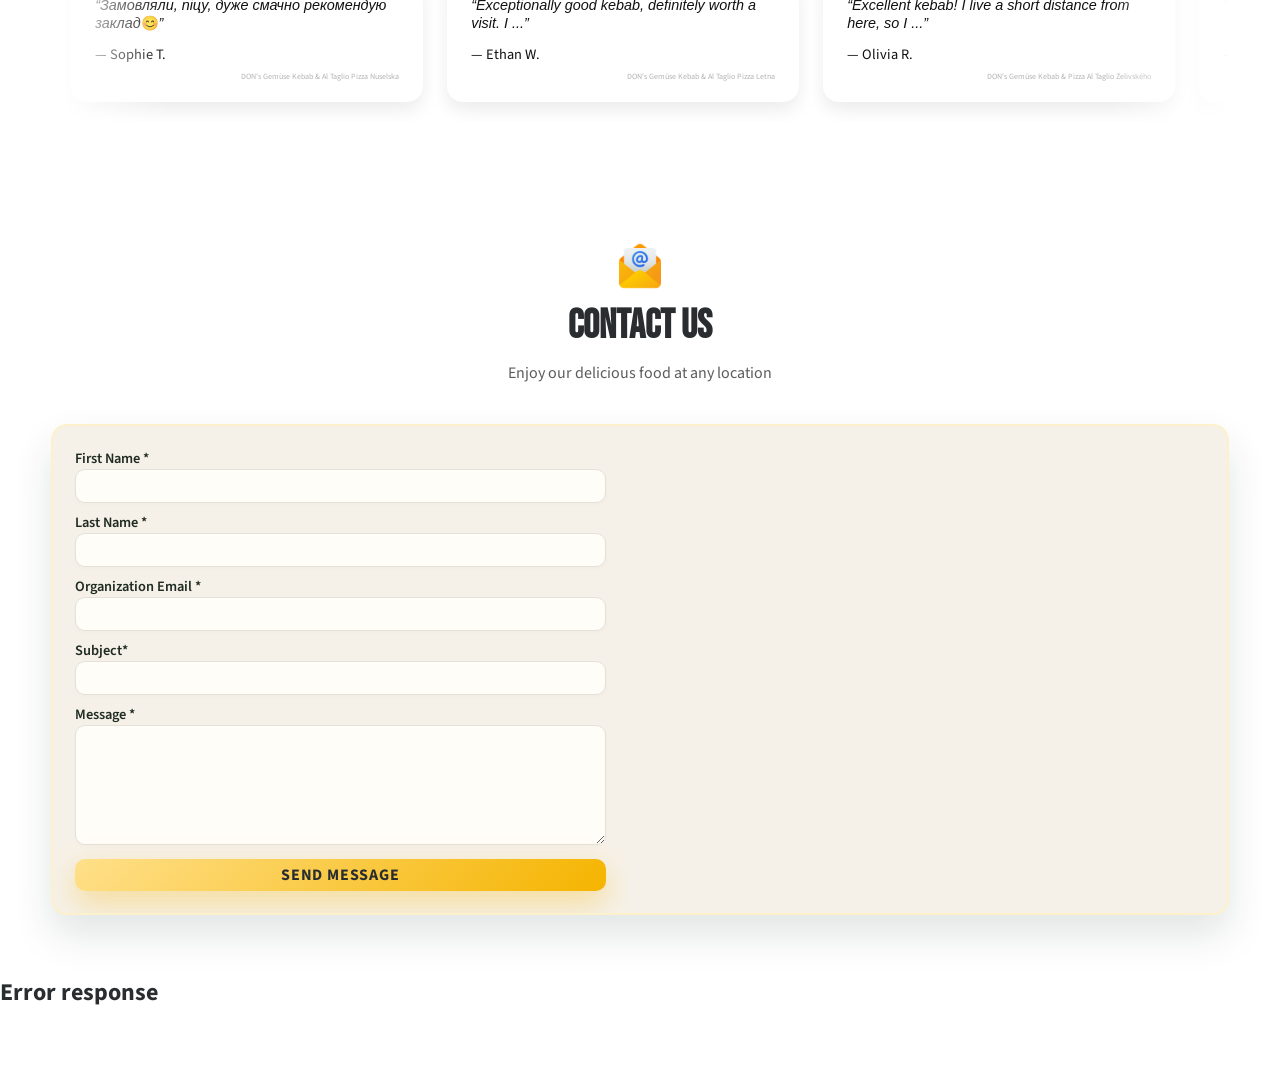
==== commit b9ffa1a2: "enable wolt and improve the links" ====
--- a/index.html
+++ b/index.html
@@ -80,21 +80,21 @@
                       class="hero-actions hero-partners"
                       aria-label="Delivery partners"
                     >
-                      <a href="https://www.foodora.cz/en/restaurants/new?query=Dons-Gemuse-Kebab" target="_blank" rel="noopener">
+                      <a href="https://www.foodora.cz/en/restaurants/new?query=Dons-Gemuse-Kebab" target="_blank" rel="noopener noreferrer">
                         <img
                           class="hero-partner-icon"
                           src="assets/img/logos/foodora.png"
                           alt="Foodora"
                         />
                       </a>
-                      <a href="https://wolt.com/en/search?q=Dons" target="_blank" rel="noopener">
+                      <a href="https://wolt.com/en/search?q=Dons" target="_blank" rel="noopener noreferrer">
                         <img
                           class="hero-partner-icon"
                           src="assets/img/logos/wolt.svg"
                           alt="Wolt"
                         />
                       </a>
-                      <a href="https://food.bolt.eu/en/271-prague/search/?query=Don%27s%20Gemuse" target="_blank" rel="noopener">
+                      <a href="https://food.bolt.eu/en/271-prague/search/?query=Don%27s%20Gemuse" target="_blank" rel="noopener noreferrer">
                         <img
                           class="hero-partner-icon"
                           src="assets/img/logos/bolt.webp"
